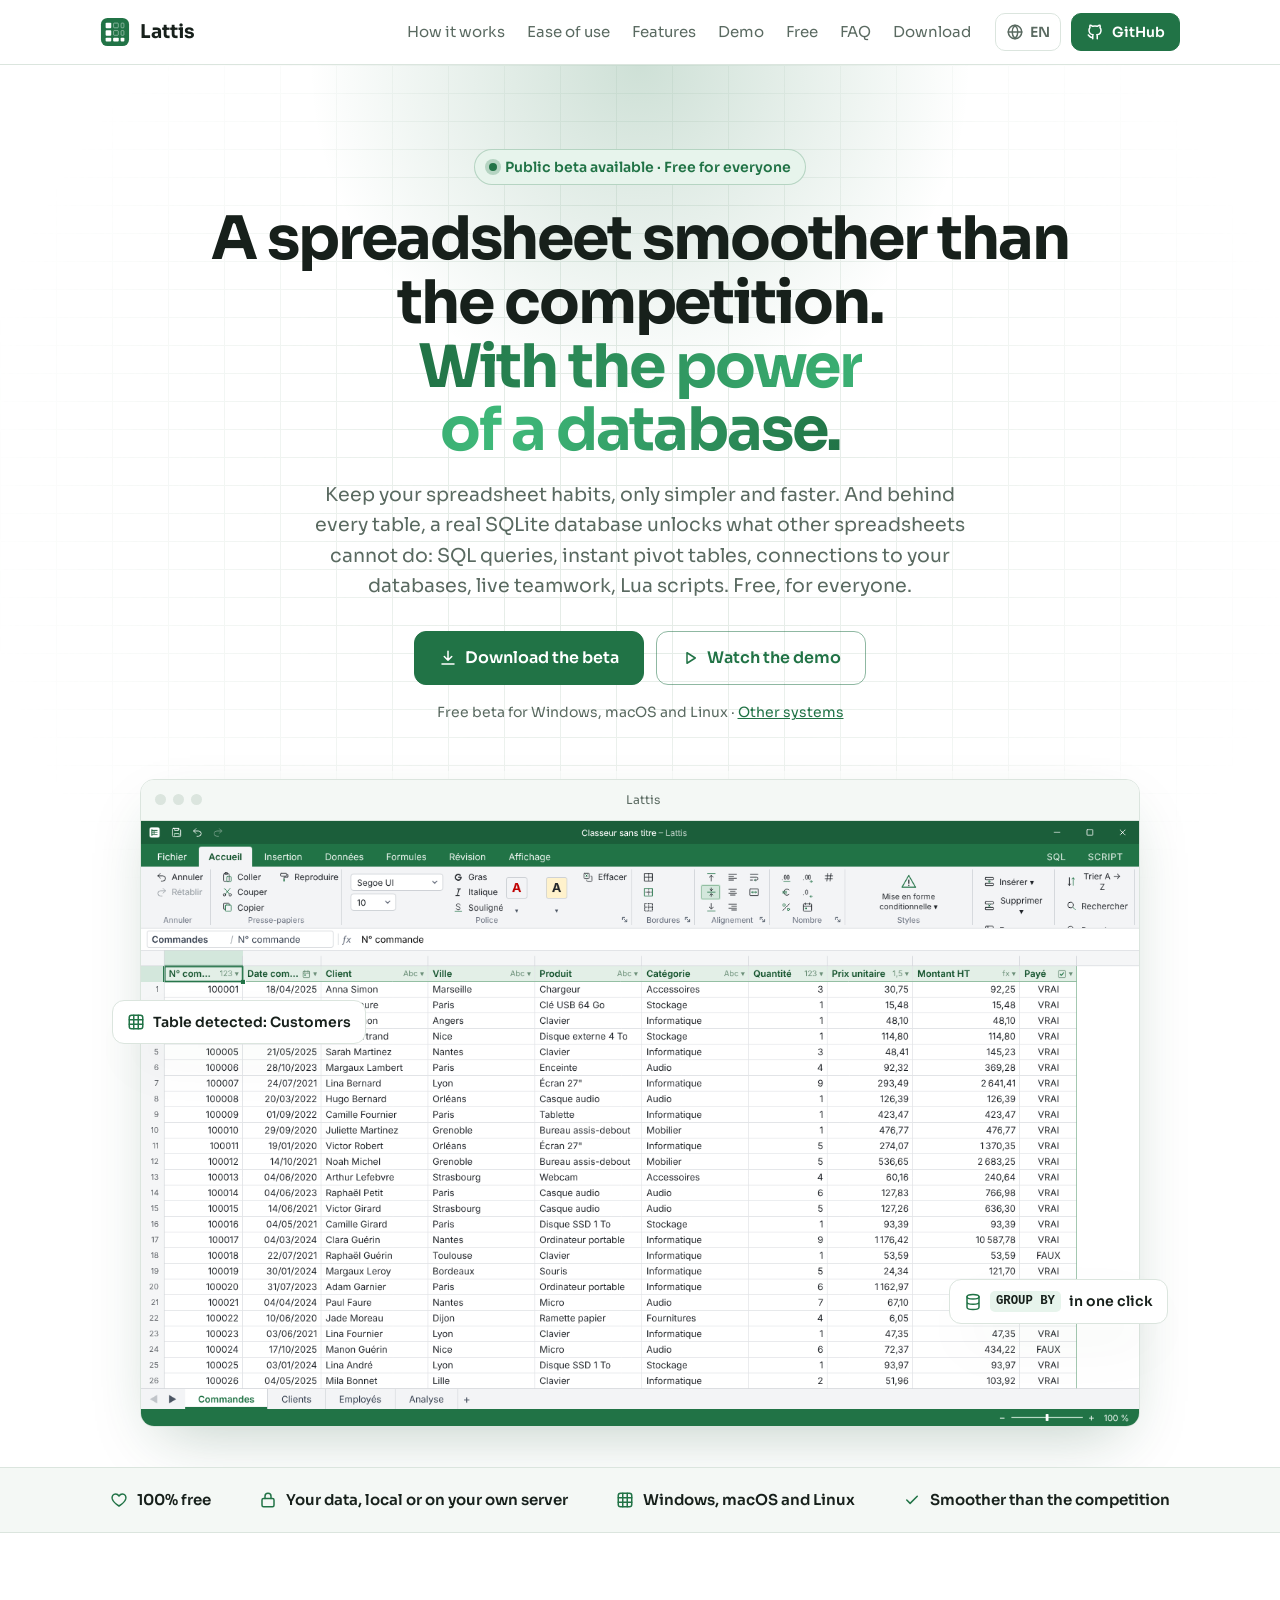
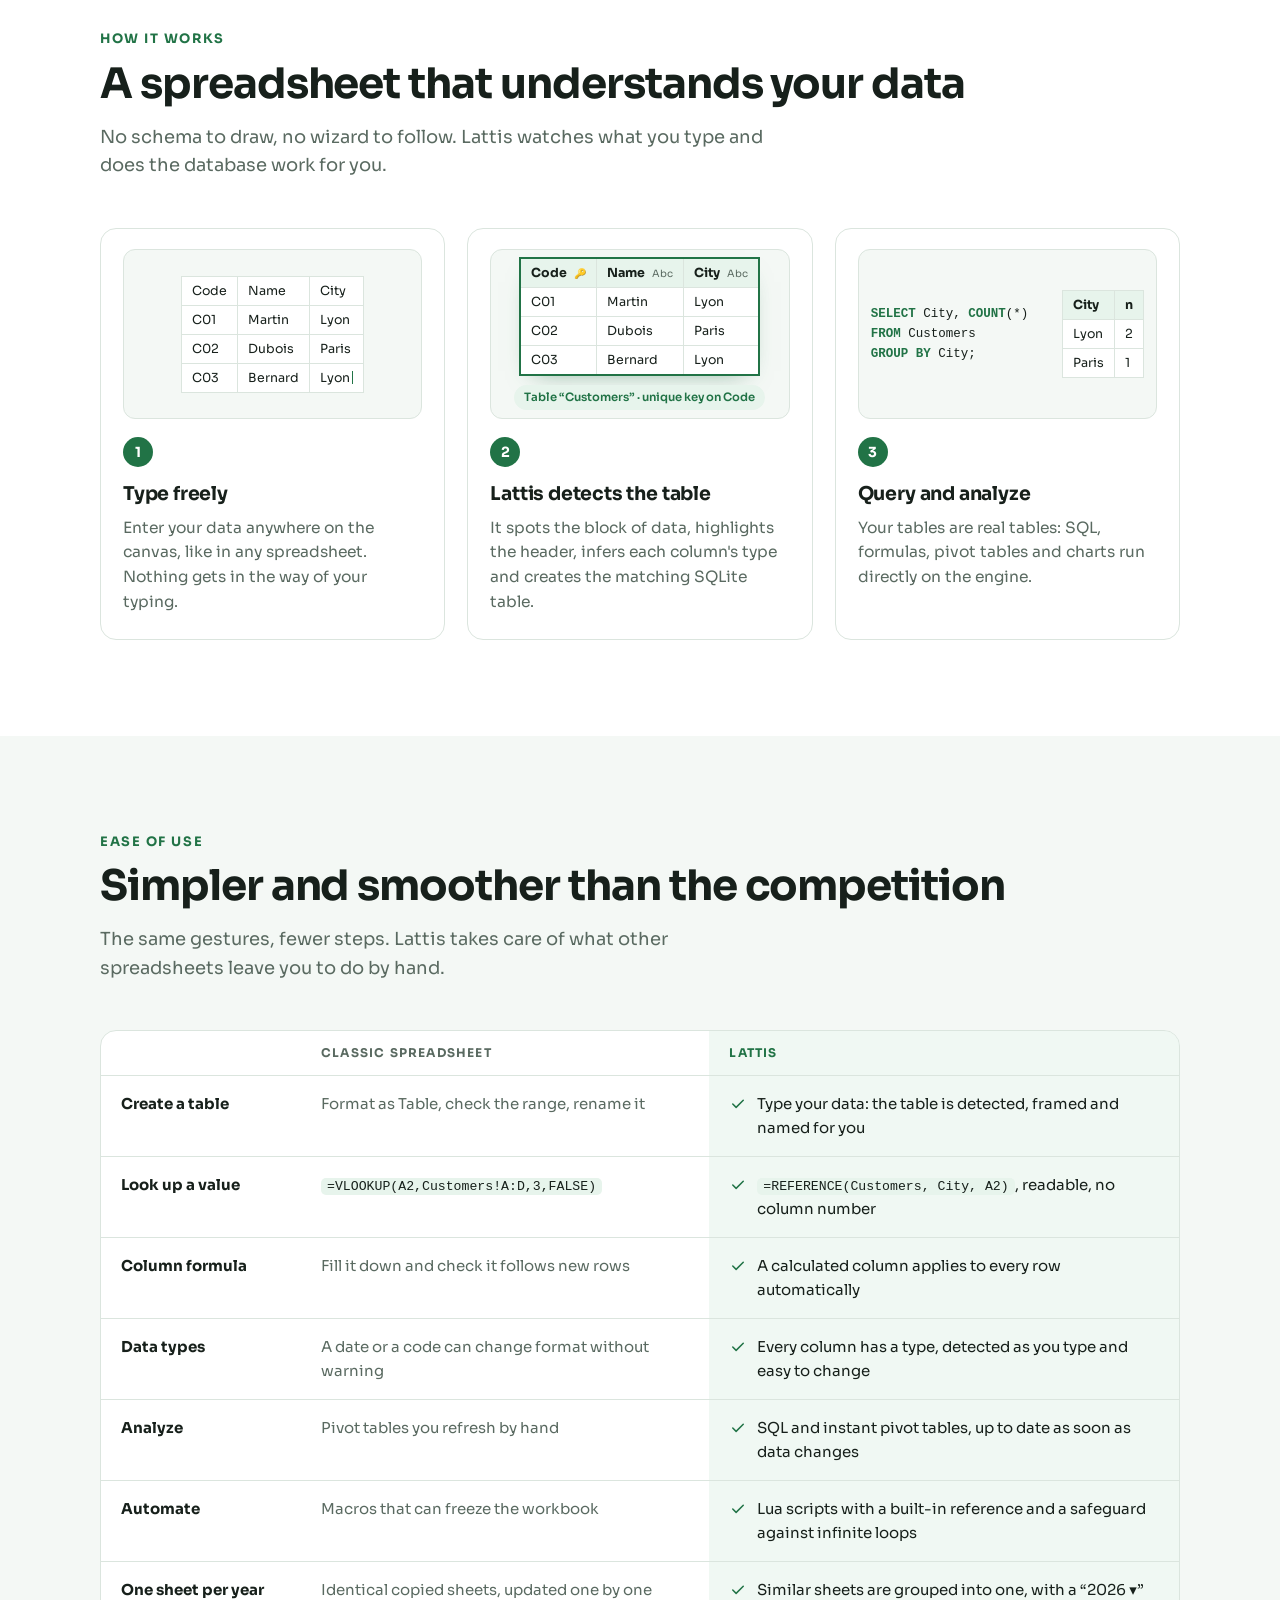
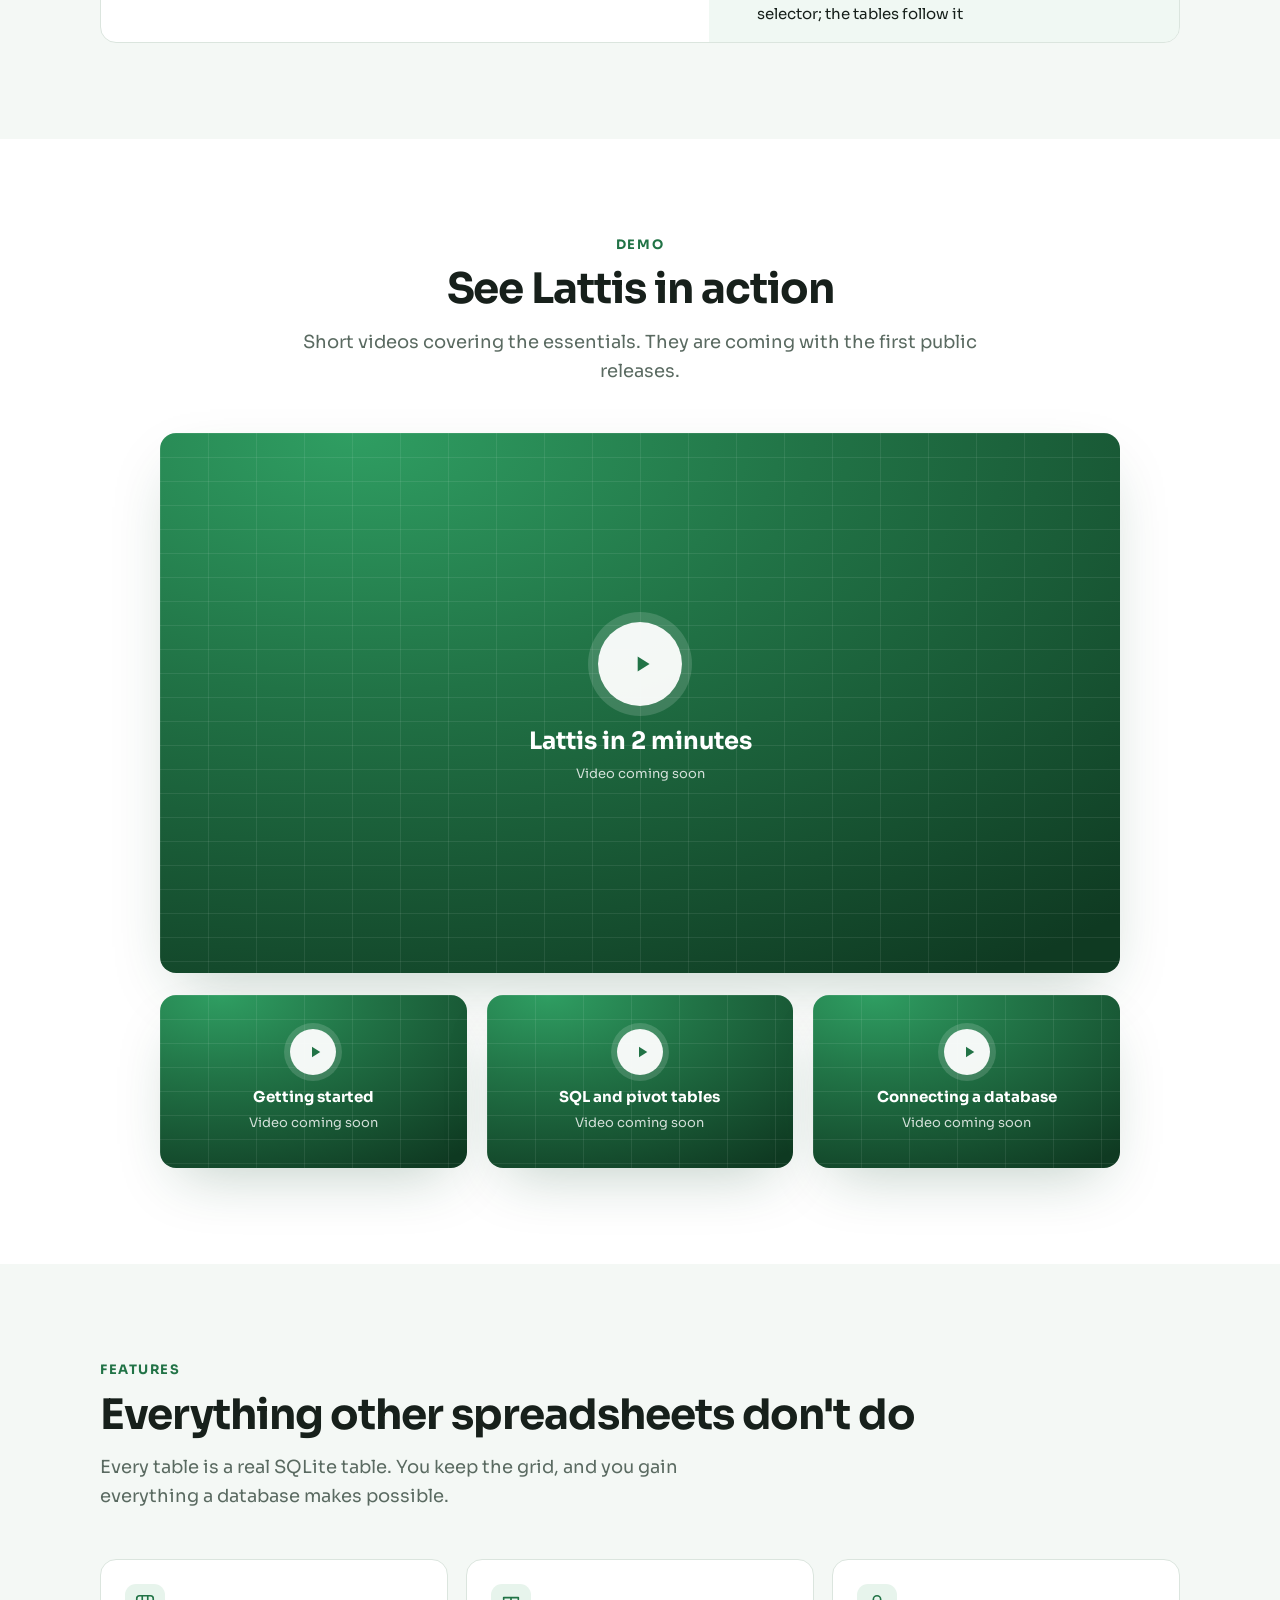
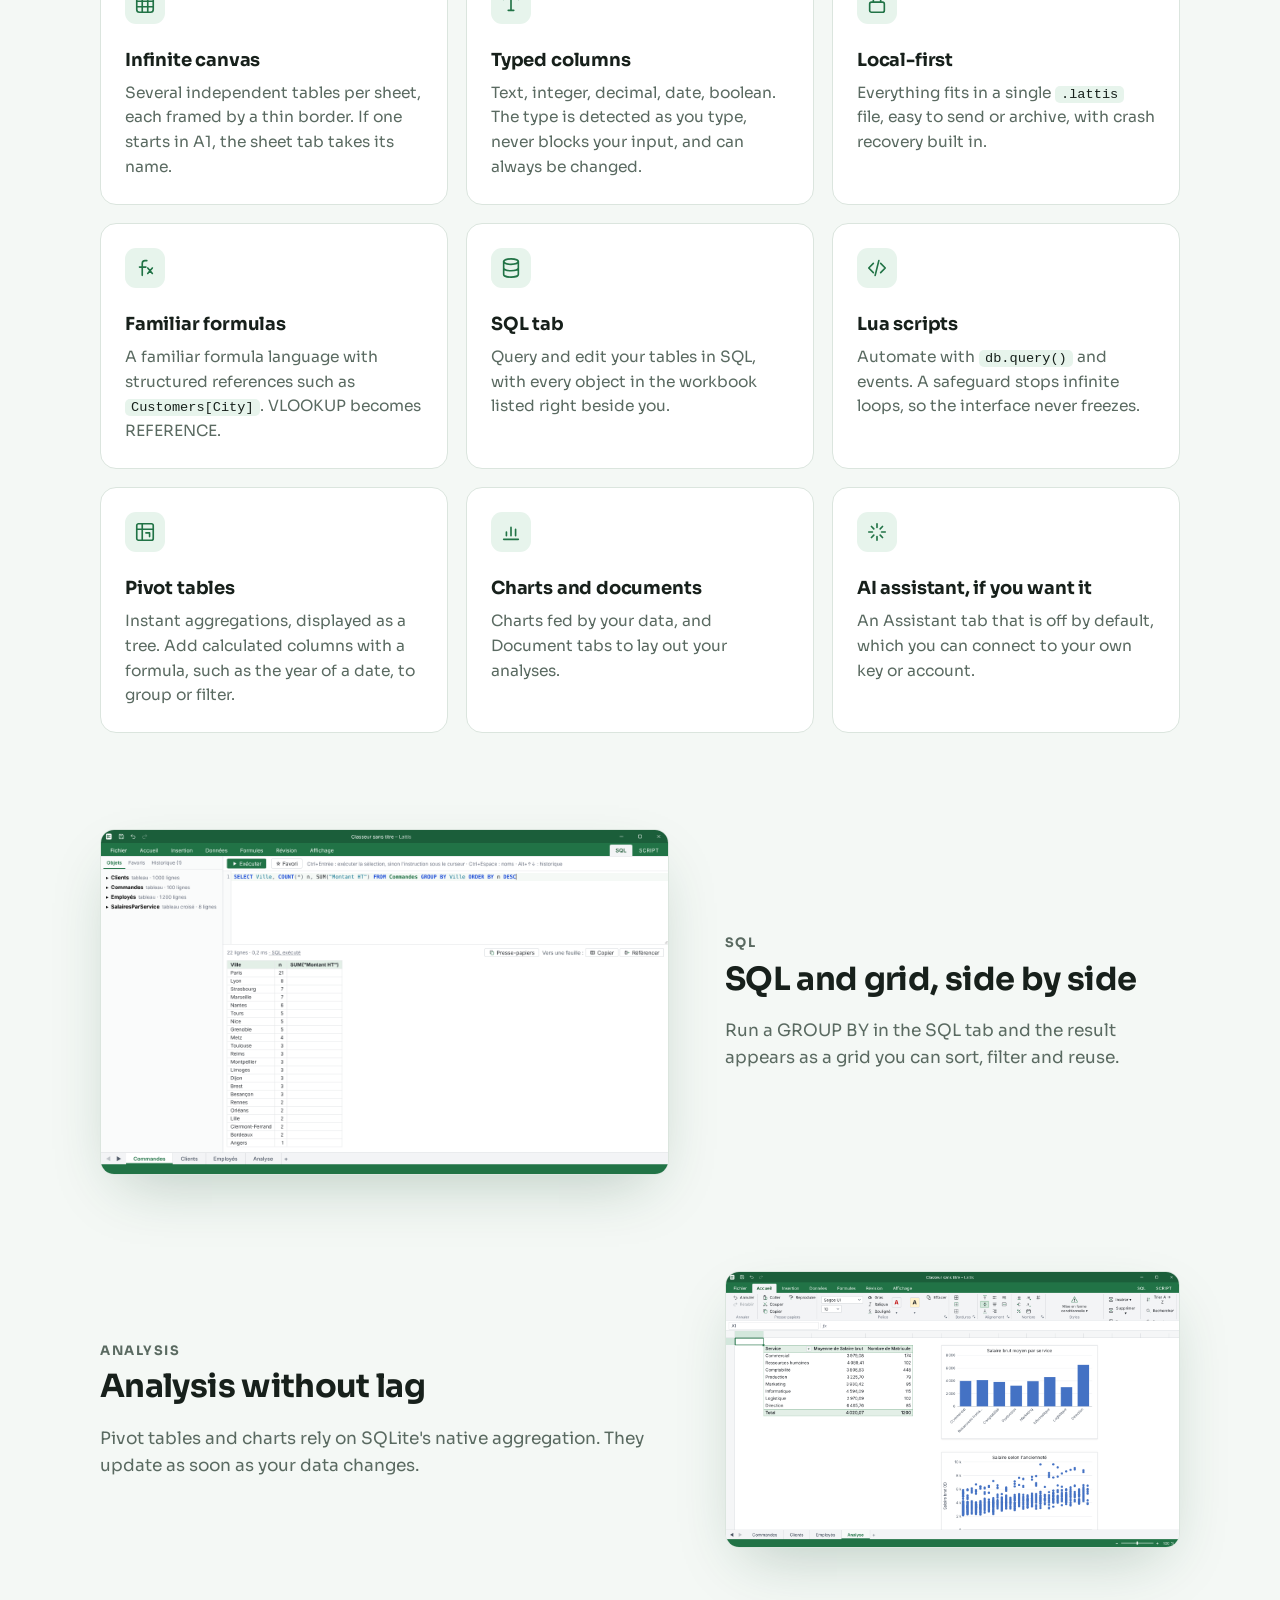
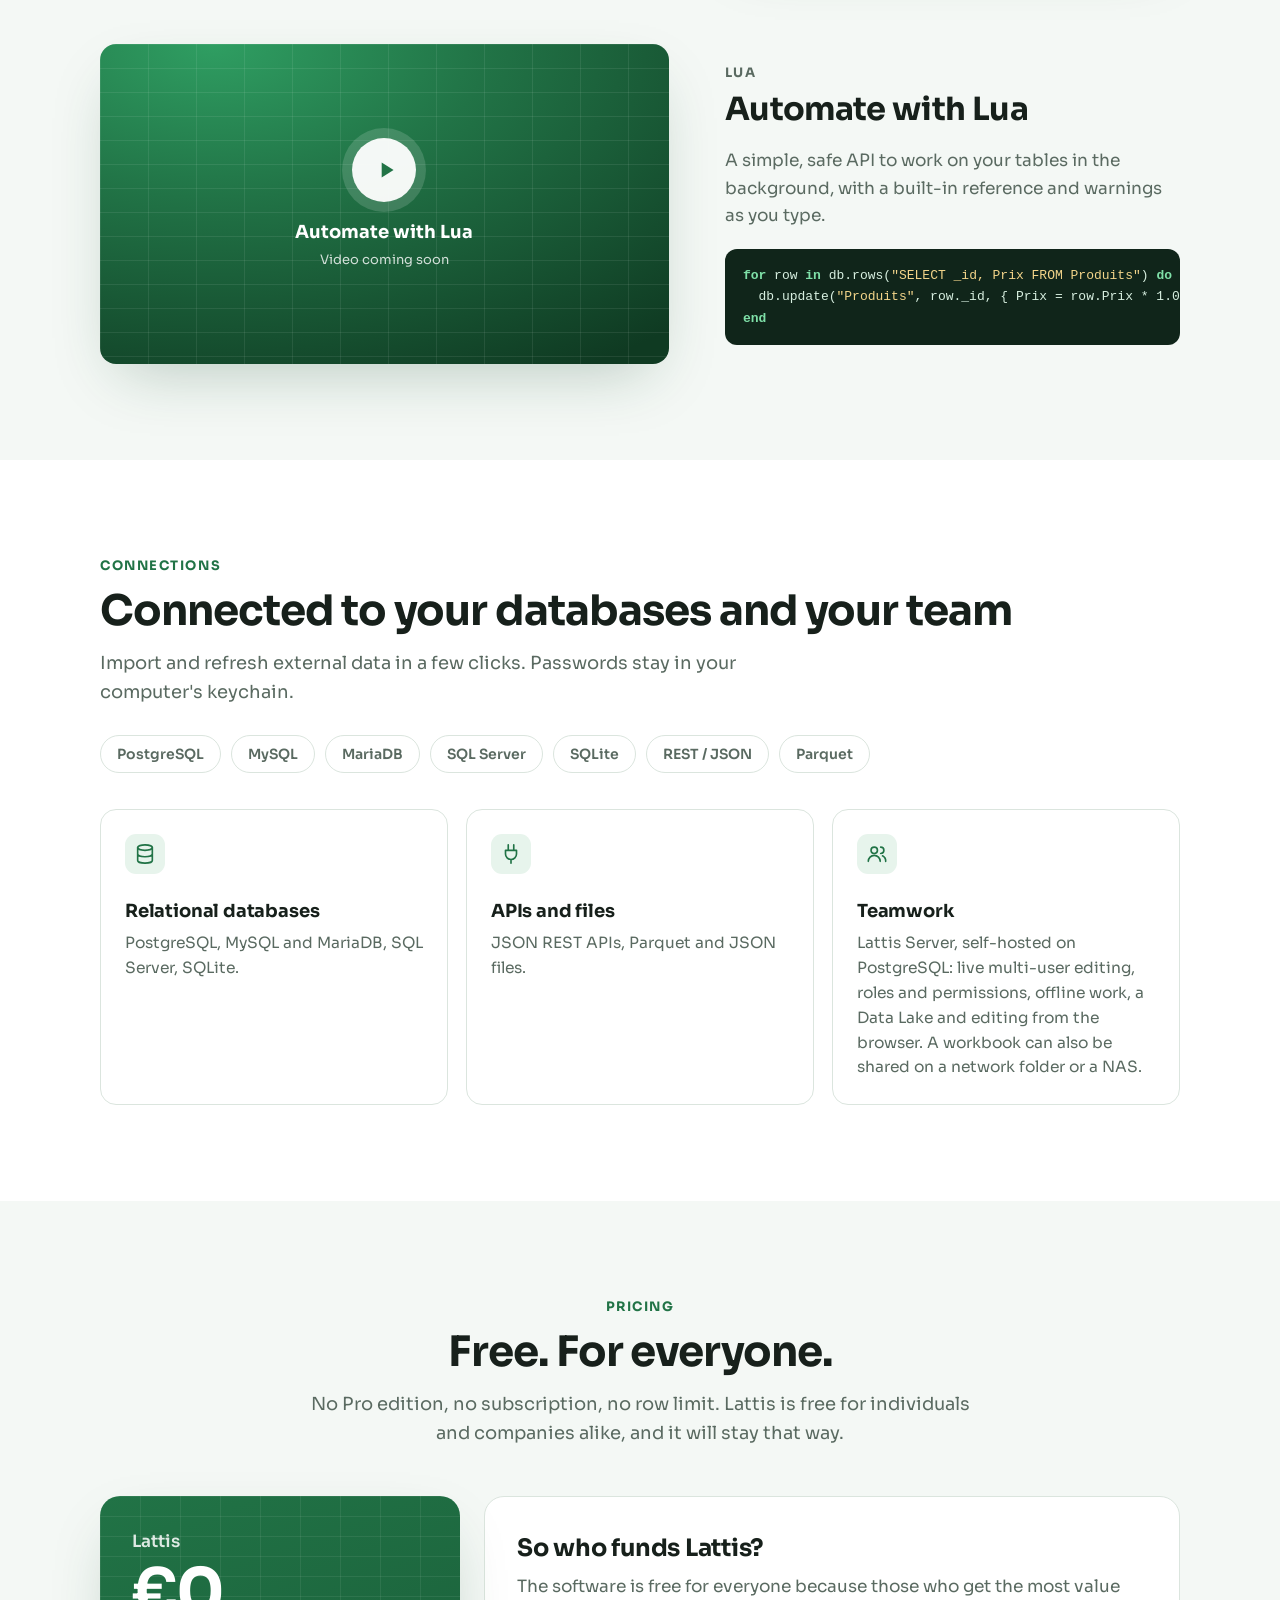
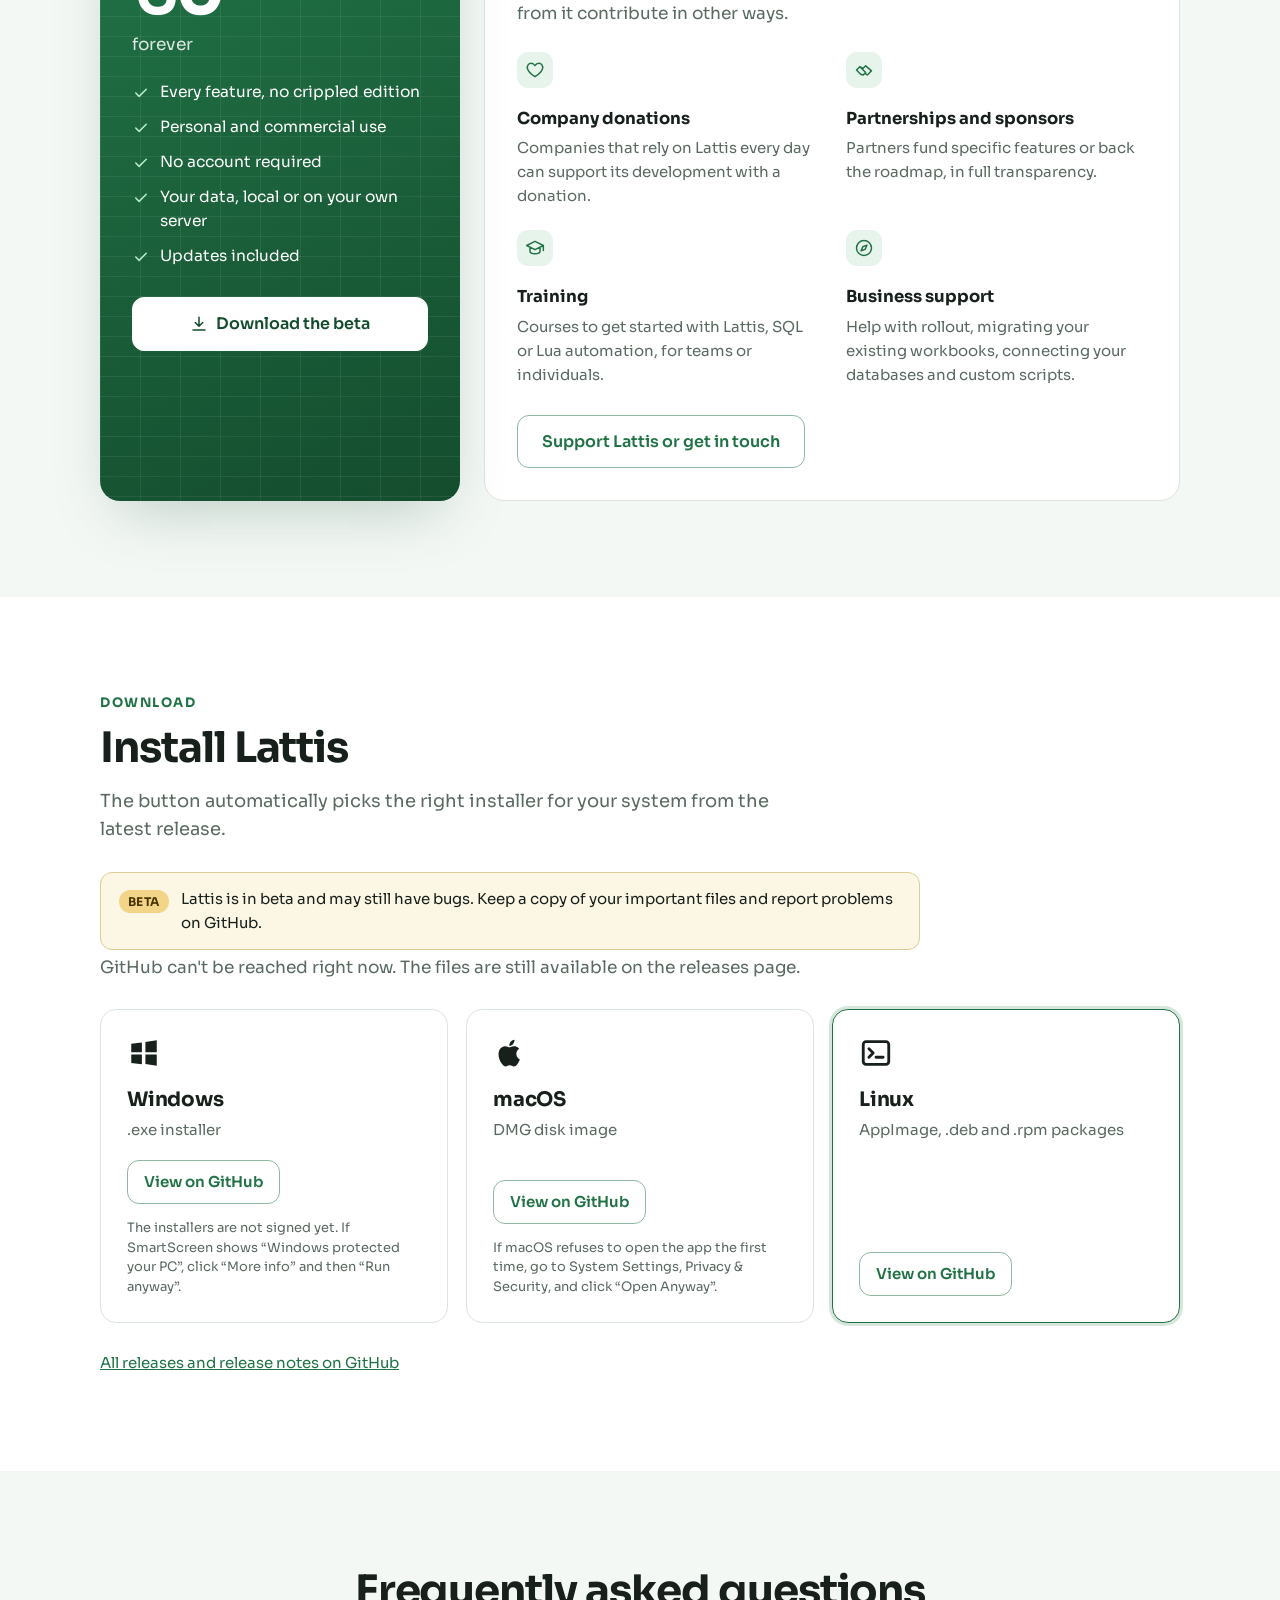
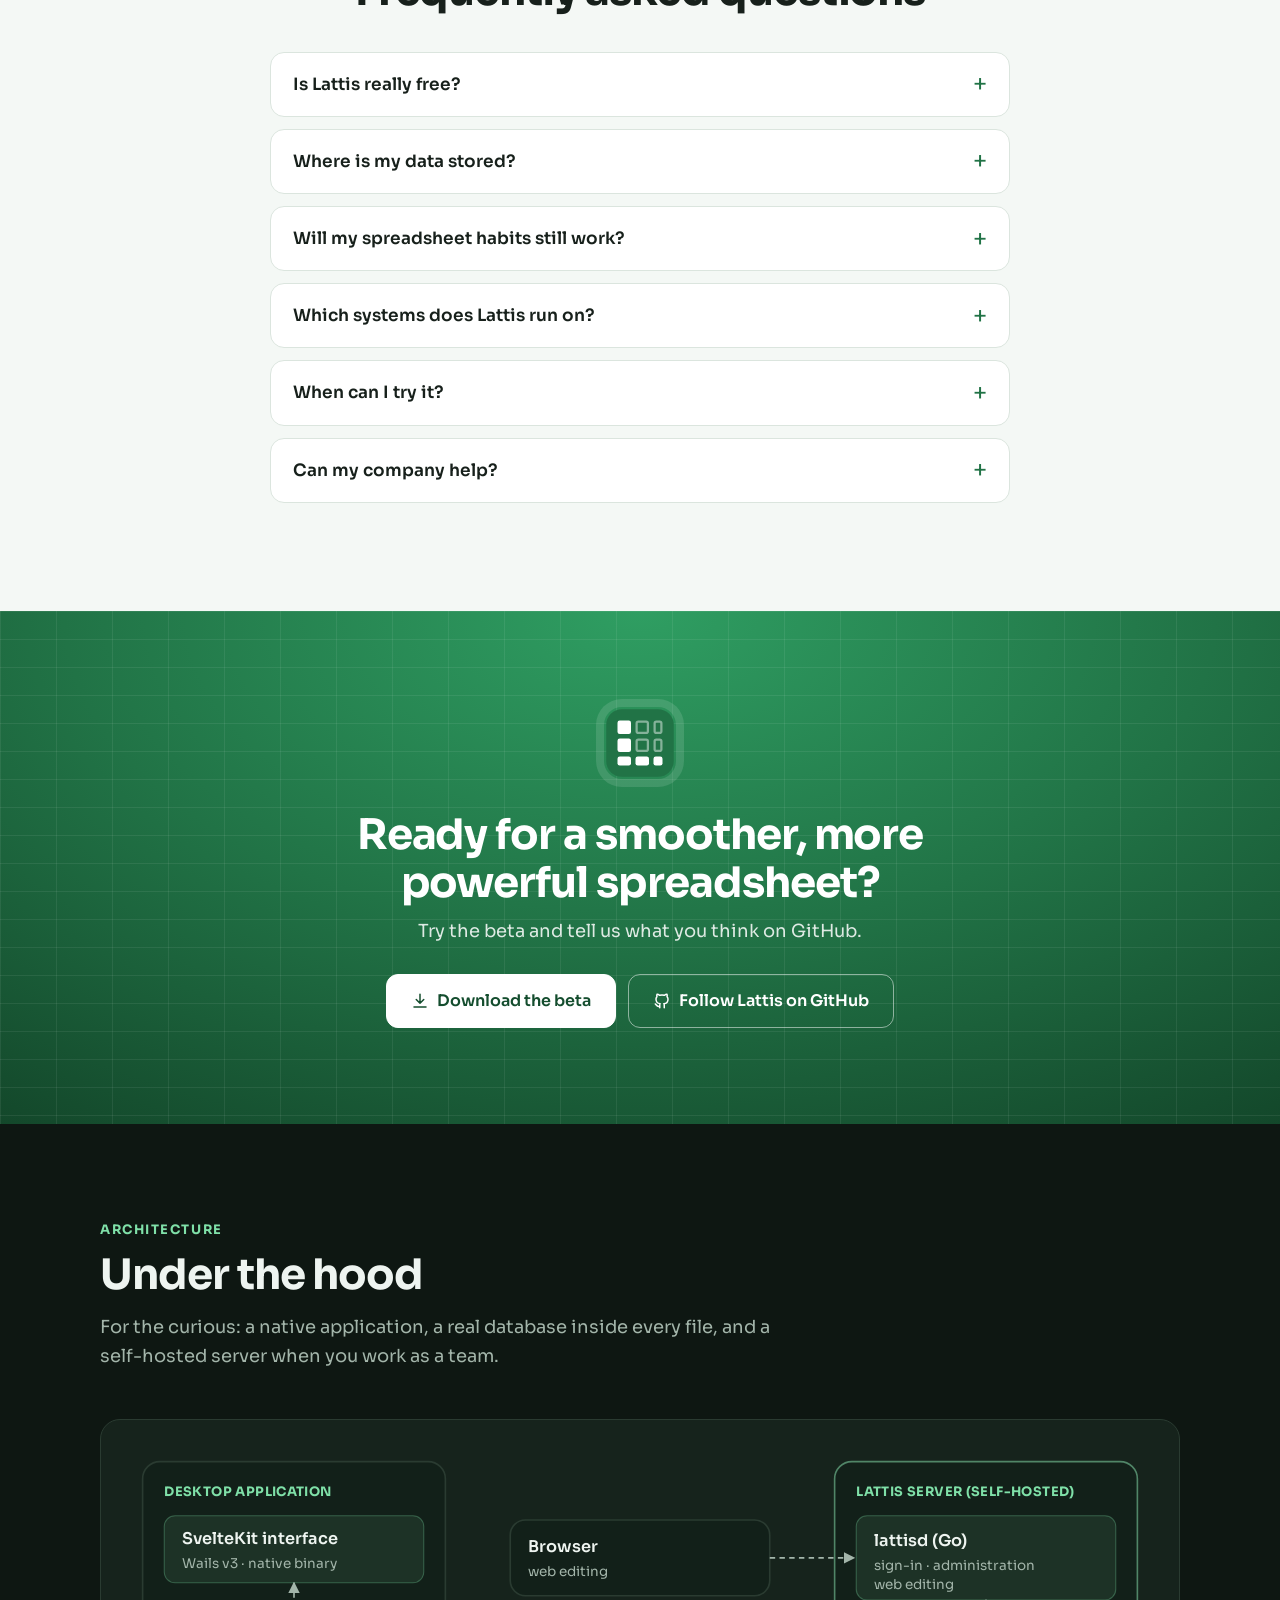
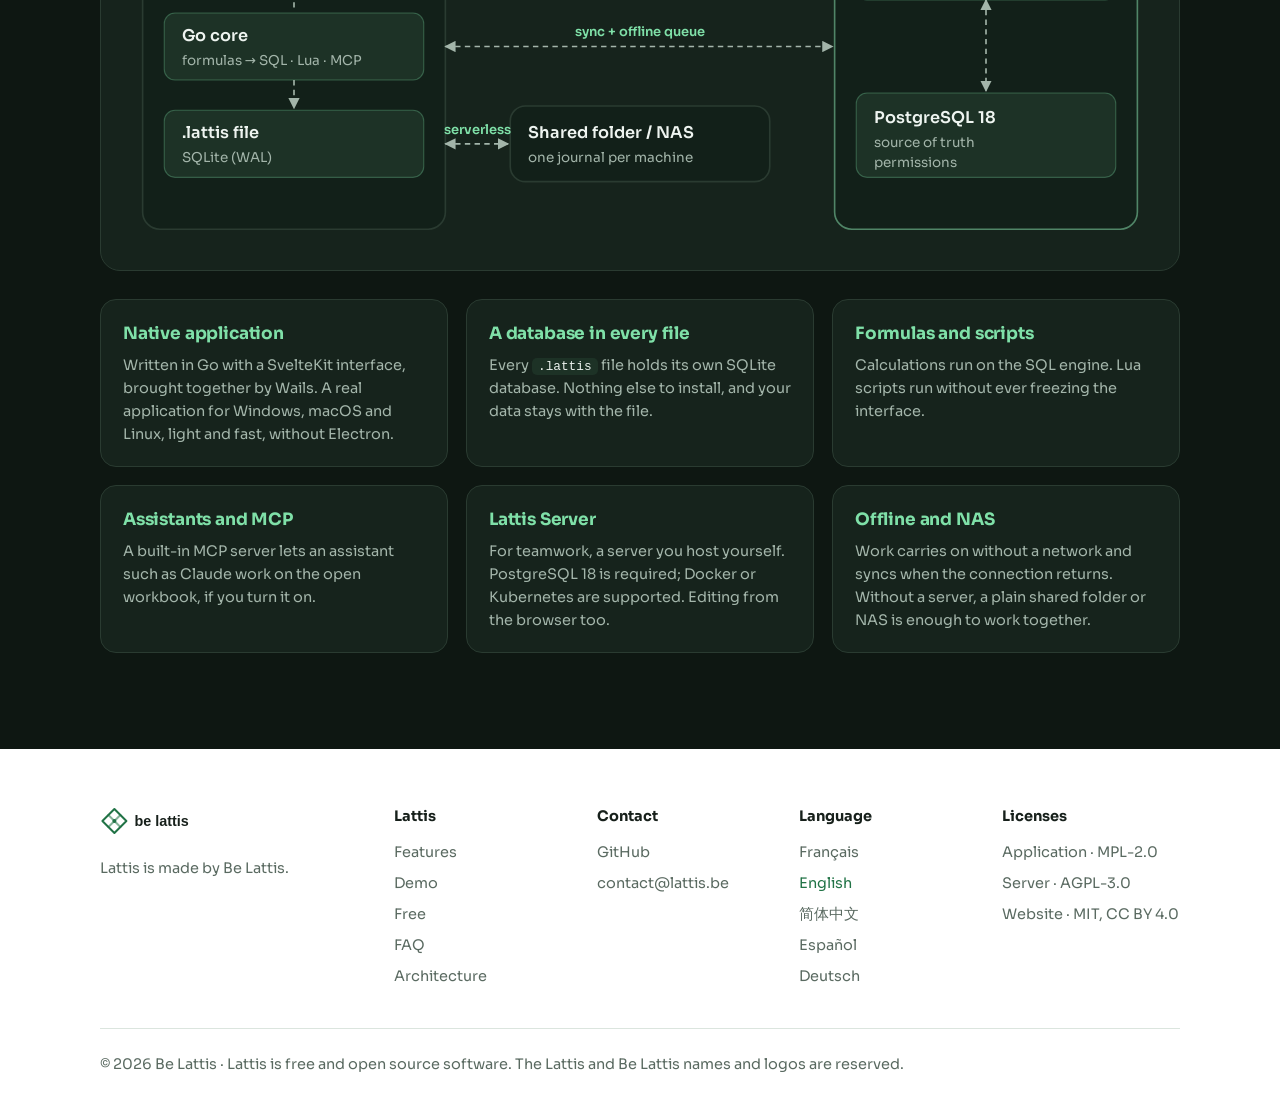
==== index.html @ d2c6cd2a "Aucun concurrent nommé ; colonnes calculées des TCD, onglets groupés ; schéma réorganisé Excel, Powe" ====
<!doctype html>
<html lang="fr">
<head>
<meta charset="utf-8">
<meta name="viewport" content="width=device-width,initial-scale=1">
<title>Lattis, le tableur gratuit et fluide, avec la puissance d'une base de données</title>
<meta name="description" content="Lattis est un tableur de bureau gratuit, plus fluide que la concurrence, qui ajoute tout ce qu'une base de données sait faire : SQL, tableaux croisés instantanés, connexions à vos bases, travail à plusieurs et scripts Lua.">
<link rel="canonical" href="https://www.lattis.be/">
<link rel="alternate" hreflang="fr" href="https://www.lattis.be/">
<link rel="alternate" hreflang="en" href="https://www.lattis.be/en/">
<link rel="alternate" hreflang="zh" href="https://www.lattis.be/zh/">
<link rel="alternate" hreflang="es" href="https://www.lattis.be/es/">
<link rel="alternate" hreflang="de" href="https://www.lattis.be/de/">
<link rel="alternate" hreflang="x-default" href="https://www.lattis.be/">
<meta property="og:title" content="Lattis, le tableur gratuit et fluide, avec la puissance d'une base de données">
<meta property="og:description" content="Lattis est un tableur de bureau gratuit, plus fluide que la concurrence, qui ajoute tout ce qu'une base de données sait faire : SQL, tableaux croisés instantanés, connexions à vos bases, travail à plusieurs et scripts Lua.">
<meta property="og:image" content="https://www.lattis.be/assets/11-demo-ouverture.png">
<meta property="og:locale" content="fr_FR">
<meta name="theme-color" content="#217346">
<link rel="icon" type="image/svg+xml" href="favicon.svg">
<link rel="preconnect" href="https://fonts.googleapis.com"><link rel="preconnect" href="https://fonts.gstatic.com" crossorigin>
<link rel="stylesheet" href="https://fonts.googleapis.com/css2?family=Sora:wght@400;500;600;700&display=swap">
<link rel="stylesheet" href="style.css">
<script>(function(){try{var s=localStorage.getItem('lattis-lang');if(s)return;var n=(navigator.language||'').slice(0,2).toLowerCase();if(['en','zh','es','de'].indexOf(n)>=0)location.replace(n+'/'+location.hash)}catch(e){}})();</script>
</head>
<body>
<svg width="0" height="0" style="position:absolute" aria-hidden="true">
<symbol id="i-grid" viewBox="0 0 24 24"><rect x="3" y="3" width="18" height="18" rx="3"/><path d="M3 9h18M3 15h18M9 3v18M15 3v18"/></symbol>
<symbol id="i-type" viewBox="0 0 24 24"><path d="M4 7V5h16v2M9 19h6M12 5v14"/></symbol>
<symbol id="i-lock" viewBox="0 0 24 24"><rect x="4" y="10" width="16" height="11" rx="2"/><path d="M8 10V7a4 4 0 0 1 8 0v3"/></symbol>
<symbol id="i-fx" viewBox="0 0 24 24"><path d="M14 4h-2a3 3 0 0 0-3 3v13M6 11h7M15 12l5 6M20 12l-5 6"/></symbol>
<symbol id="i-db" viewBox="0 0 24 24"><ellipse cx="12" cy="5" rx="8" ry="3"/><path d="M4 5v14c0 1.7 3.6 3 8 3s8-1.3 8-3V5M4 12c0 1.7 3.6 3 8 3s8-1.3 8-3"/></symbol>
<symbol id="i-code" viewBox="0 0 24 24"><path d="m8 7-5 5 5 5M16 7l5 5-5 5M14 4l-4 16"/></symbol>
<symbol id="i-pivot" viewBox="0 0 24 24"><rect x="3" y="3" width="18" height="18" rx="2"/><path d="M3 9h18M9 3v18M13 13h4v4"/></symbol>
<symbol id="i-chart" viewBox="0 0 24 24"><path d="M4 20h16M7 16v-4M12 16V7M17 16v-7"/></symbol>
<symbol id="i-spark" viewBox="0 0 24 24"><path d="M12 3v4M12 17v4M3 12h4M17 12h4M6 6l2.5 2.5M15.5 15.5 18 18M6 18l2.5-2.5M15.5 8.5 18 6"/></symbol>
<symbol id="i-plug" viewBox="0 0 24 24"><path d="M9 2v6M15 2v6M6 8h12v4a6 6 0 0 1-12 0zM12 18v4"/></symbol>
<symbol id="i-cloud" viewBox="0 0 24 24"><path d="M7 18a5 5 0 1 1 1-9.9A6 6 0 0 1 19.5 10 4 4 0 0 1 18 18z"/></symbol>
<symbol id="i-users" viewBox="0 0 24 24"><circle cx="9" cy="8" r="3.5"/><path d="M2.5 20a6.5 6.5 0 0 1 13 0M16 4.5a3.5 3.5 0 0 1 0 7M18 14a6.5 6.5 0 0 1 3.5 6"/></symbol>
<symbol id="i-heart" viewBox="0 0 24 24"><path d="M12 20s-7.5-4.6-9-9.5C2 6.9 4.3 4 7.5 4c2 0 3.5 1.2 4.5 2.7C13 5.2 14.5 4 16.5 4 19.7 4 22 6.9 21 10.5 19.5 15.4 12 20 12 20z"/></symbol>
<symbol id="i-hand" viewBox="0 0 24 24"><path d="M3 12l4-4 4 2 3-3 7 6-5 5-3-2-2 2-3-1zM7 8l7 7"/></symbol>
<symbol id="i-cap" viewBox="0 0 24 24"><path d="M2 9l10-5 10 5-10 5zM6 11v5c0 1.7 2.7 3 6 3s6-1.3 6-3v-5M22 9v6"/></symbol>
<symbol id="i-compass" viewBox="0 0 24 24"><circle cx="12" cy="12" r="9"/><path d="m15.5 8.5-2 5-5 2 2-5z"/></symbol>
<symbol id="i-check" viewBox="0 0 24 24"><path d="m5 12 4.5 4.5L19 7"/></symbol>
<symbol id="i-play" viewBox="0 0 24 24"><path d="M8 5v14l11-7z"/></symbol>
<symbol id="i-down" viewBox="0 0 24 24"><path d="M12 3v12M7 10l5 5 5-5M4 20h16"/></symbol>
<symbol id="i-win" viewBox="0 0 24 24"><path d="M3 5.5 10.5 4.5v7H3zM13 4.2 21 3v8.5h-8zM3 13h7.5v7L3 19zM13 13h8v8l-8-1.2z"/></symbol>
<symbol id="i-apple" viewBox="0 0 24 24"><path d="M16.5 12.6c0-2.4 2-3.5 2-3.6-1.1-1.6-2.8-1.8-3.4-1.8-1.4-.2-2.8.8-3.5.8s-1.8-.8-3-.8C7 7.2 5.5 8.1 4.7 9.6c-1.7 2.9-.4 7.2 1.2 9.5.8 1.1 1.7 2.4 2.9 2.4 1.2 0 1.6-.8 3-.8s1.8.8 3 .8c1.3 0 2.1-1.2 2.8-2.3.9-1.3 1.3-2.6 1.3-2.7 0 0-2.4-.9-2.4-3.9zM14.2 5.6c.6-.8 1.1-1.9 1-3-.9 0-2.1.6-2.7 1.4-.6.7-1.1 1.8-1 2.9 1 .1 2.1-.5 2.7-1.3z"/></symbol>
<symbol id="i-linux" viewBox="0 0 24 24"><rect x="3" y="4" width="18" height="16" rx="2"/><path d="m7 9 3 3-3 3M12 15h5"/></symbol>
<symbol id="i-globe" viewBox="0 0 24 24"><circle cx="12" cy="12" r="9"/><path d="M3 12h18M12 3c2.5 2.5 3.8 5.5 3.8 9s-1.3 6.5-3.8 9c-2.5-2.5-3.8-5.5-3.8-9S9.5 5.5 12 3z"/></symbol>
<symbol id="i-gh" viewBox="0 0 24 24"><path d="M9 19c-4.3 1.4-4.3-2.5-6-3m12 5v-3.5c0-1 .1-1.4-.5-2 2.8-.3 5.5-1.4 5.5-6a4.6 4.6 0 0 0-1.3-3.2 4.2 4.2 0 0 0-.1-3.2s-1.1-.3-3.5 1.3a12.3 12.3 0 0 0-6.2 0C6.5 2.8 5.4 3.1 5.4 3.1a4.2 4.2 0 0 0-.1 3.2A4.6 4.6 0 0 0 4 9.5c0 4.6 2.7 5.7 5.5 6-.6.6-.6 1.2-.5 2V21"/></symbol>
</svg>

<header class="top"><div class="w">
<a class="brand" href=""><img src="assets/lattis-icone.svg" alt="" width="30" height="30">Lattis</a>
<nav class="nav">
<a href="#comment">Principe</a><a href="#ergonomie">Ergonomie</a><a href="#fonctions">Fonctions</a><a href="#demo">Démo</a><a href="#gratuit">Gratuit</a><a href="#faq">FAQ</a><a href="#telecharger">Télécharger</a>
</nav>
<div class="tools">
<details class="lang"><summary aria-label="Langue"><svg class="ico"><use href="#i-globe"/></svg><span>FR</span></summary>
<div class="menu"><a href="" hreflang="fr" lang="fr" data-lang="fr" aria-current="true">Français</a><a href="en/" hreflang="en" lang="en" data-lang="en">English</a><a href="zh/" hreflang="zh" lang="zh" data-lang="zh">简体中文</a><a href="es/" hreflang="es" lang="es" data-lang="es">Español</a><a href="de/" hreflang="de" lang="de" data-lang="de">Deutsch</a></div></details>
<a class="btn sm" href="https://github.com/Be-Lattis/lattis-app"><svg class="ico"><use href="#i-gh"/></svg><span>GitHub</span></a>
</div>
</div></header>

<main>
<section class="hero">
<div class="bg-grid" aria-hidden="true"></div>
<div class="w">
<span class="badge"><span class="dot"></span>Bêta publique disponible · Gratuit pour tous</span>
<h1>Un tableur plus fluide que la concurrence.<br><span class="accent">Avec la puissance<br class="hbr">d'une base de données.</span></h1>
<p class="sub">Vous gardez vos réflexes de tableur, en plus simple et plus rapide. Et derrière chaque tableau, une vraie base SQLite vous ouvre ce que les autres tableurs ne savent pas faire : requêtes SQL, tableaux croisés instantanés, connexions à vos bases, travail à plusieurs en direct, scripts Lua. Gratuit, pour tout le monde.</p>
<div class="ctas">
<a class="btn" id="dl-hero" href="#telecharger"><svg class="ico"><use href="#i-down"/></svg><span>Télécharger la bêta</span></a>
<a class="btn ghost" href="#demo"><svg class="ico"><use href="#i-play"/></svg>Voir la démo</a>
</div>
<p class="dlnote" id="dl-note">Bêta gratuite pour Windows, macOS et Linux · <a href="#telecharger">Autres systèmes</a></p>
<div class="stage">
<div class="window">
<div class="bar"><i></i><i></i><i></i><span>Lattis</span></div>
<img src="assets/11-demo-ouverture.png" alt="Capture de Lattis : plusieurs tableaux sur une même feuille" width="1440" height="860">
</div>
<div class="chip c1"><svg class="ico"><use href="#i-grid"/></svg>Tableau détecté : Clients</div>
<div class="chip c2"><svg class="ico"><use href="#i-db"/></svg><code>GROUP BY</code> en un clic</div>
</div>
</div>
</section>

<div class="strip"><div class="w">
<span><svg class="ico"><use href="#i-heart"/></svg>100 % gratuit</span>
<span><svg class="ico"><use href="#i-lock"/></svg>Vos données en local ou sur votre serveur</span>
<span><svg class="ico"><use href="#i-grid"/></svg>Windows, macOS et Linux</span>
<span><svg class="ico"><use href="#i-check"/></svg>Plus fluide que la concurrence</span>
</div></div>

<section id="comment"><div class="w">
<p class="kicker">Comment ça marche</p>
<h2>Un tableur qui comprend vos données</h2>
<p class="lead">Pas de schéma à dessiner, pas d'assistant à suivre. Lattis observe ce que vous tapez et fait le travail de la base de données à votre place.</p>
<div class="steps">
<div class="step">
<div class="ill">
<table class="mini"><tr><td>Code</td><td>Nom</td><td>Ville</td></tr><tr><td>C01</td><td>Martin</td><td>Lyon</td></tr><tr><td>C02</td><td>Dubois</td><td>Paris</td></tr><tr><td>C03</td><td>Bernard</td><td>Lyon<span class="caret"></span></td></tr></table>
</div>
<span class="num">1</span><h3>Saisissez librement</h3><p>Tapez vos données n'importe où sur le canevas, comme dans n'importe quel tableur. Rien ne bloque la saisie.</p>
</div>
<div class="step">
<div class="ill">
<table class="mini on"><tr><th>Code <small>🔑</small></th><th>Nom <small>Abc</small></th><th>Ville <small>Abc</small></th></tr><tr><td>C01</td><td>Martin</td><td>Lyon</td></tr><tr><td>C02</td><td>Dubois</td><td>Paris</td></tr><tr><td>C03</td><td>Bernard</td><td>Lyon</td></tr></table>
<span class="tag">Table « Clients » · clé unique sur Code</span>
</div>
<span class="num">2</span><h3>Lattis détecte le tableau</h3><p>Il repère l'îlot de données, met l'en-tête en valeur, devine le type de chaque colonne et crée la table SQLite correspondante.</p>
</div>
<div class="step">
<div class="ill code">
<pre><b>SELECT</b> Ville, <b>COUNT</b>(*)
<b>FROM</b> Clients
<b>GROUP BY</b> Ville;</pre>
<table class="mini res"><tr><th>Ville</th><th>n</th></tr><tr><td>Lyon</td><td>2</td></tr><tr><td>Paris</td><td>1</td></tr></table>
</div>
<span class="num">3</span><h3>Interrogez, analysez</h3><p>Vos tableaux sont de vraies tables : SQL, formules, tableaux croisés et graphiques s'appuient directement sur le moteur.</p>
</div>
</div>
</div></section>

<section class="alt" id="ergonomie"><div class="w">
<p class="kicker">Ergonomie</p>
<h2>Plus simple et plus fluide que la concurrence</h2>
<p class="lead">Les mêmes gestes, moins de manipulations. Lattis s'occupe de ce que les autres tableurs vous laissent faire à la main.</p>
<div class="ergo">
<div class="erow head"><span></span><span class="ex">Tableur classique</span><span class="el">Lattis</span></div>
<div class="erow"><span class="ek">Créer un tableau</span><span class="ex" data-l="Tableur classique">Mettre sous forme de tableau, vérifier la plage, le renommer</span><span class="el"><svg class="ico"><use href="#i-check"/></svg><span>Tapez vos données : le tableau est détecté, encadré et nommé tout seul</span></span></div>
<div class="erow"><span class="ek">Chercher une valeur</span><span class="ex" data-l="Tableur classique"><code>=RECHERCHEV(A2;Clients!A:D;3;FAUX)</code></span><span class="el"><svg class="ico"><use href="#i-check"/></svg><span><code>=REFERENCE(Clients; Ville; A2)</code>, lisible et sans numéro de colonne</span></span></div>
<div class="erow"><span class="ek">Formule de colonne</span><span class="ex" data-l="Tableur classique">La recopier vers le bas et vérifier qu'elle suit les nouvelles lignes</span><span class="el"><svg class="ico"><use href="#i-check"/></svg><span>Une colonne calculée s'applique d'office à toutes les lignes</span></span></div>
<div class="erow"><span class="ek">Types de données</span><span class="ex" data-l="Tableur classique">Une date ou un code peut changer de format sans prévenir</span><span class="el"><svg class="ico"><use href="#i-check"/></svg><span>Chaque colonne a un type, détecté pendant la saisie et modifiable</span></span></div>
<div class="erow"><span class="ek">Analyser</span><span class="ex" data-l="Tableur classique">Des tableaux croisés à actualiser à la main</span><span class="el"><svg class="ico"><use href="#i-check"/></svg><span>SQL et tableaux croisés instantanés, à jour dès que les données changent</span></span></div>
<div class="erow"><span class="ek">Automatiser</span><span class="ex" data-l="Tableur classique">Des macros qui peuvent figer le classeur</span><span class="el"><svg class="ico"><use href="#i-check"/></svg><span>Des scripts Lua avec une référence intégrée et un garde-fou contre les boucles infinies</span></span></div>
<div class="erow"><span class="ek">Un onglet par année</span><span class="ex" data-l="Tableur classique">Des onglets copiés à l'identique, à tenir à jour un par un</span><span class="el"><svg class="ico"><use href="#i-check"/></svg><span>Les onglets semblables se regroupent en un seul, avec un sélecteur « 2026 ▾ » ; les tableaux suivent</span></span></div>
</div>
</div></section>

<section id="demo"><div class="w">
<p class="kicker">Démo</p>
<h2>Voyez Lattis en action</h2>
<p class="lead">De courtes vidéos pour découvrir l'essentiel. Elles arrivent avec les premières versions publiques.</p>
<div class="video main" role="img" aria-label="Lattis en 2 minutes (Vidéo bientôt disponible)">
<div class="vgrid" aria-hidden="true"></div>
<span class="play"><svg><use href="#i-play"/></svg></span>
<strong>Lattis en 2 minutes</strong><em>Vidéo bientôt disponible</em>
</div>
<div class="vids">
<div class="video" role="img" aria-label="Premiers pas (Vidéo bientôt disponible)"><div class="vgrid" aria-hidden="true"></div><span class="play"><svg><use href="#i-play"/></svg></span><strong>Premiers pas</strong><em>Vidéo bientôt disponible</em></div>
<div class="video" role="img" aria-label="SQL et tableaux croisés (Vidéo bientôt disponible)"><div class="vgrid" aria-hidden="true"></div><span class="play"><svg><use href="#i-play"/></svg></span><strong>SQL et tableaux croisés</strong><em>Vidéo bientôt disponible</em></div>
<div class="video" role="img" aria-label="Connecter une base (Vidéo bientôt disponible)"><div class="vgrid" aria-hidden="true"></div><span class="play"><svg><use href="#i-play"/></svg></span><strong>Connecter une base</strong><em>Vidéo bientôt disponible</em></div>
</div>
</div></section>

<section class="alt" id="fonctions"><div class="w">
<p class="kicker">Fonctions</p>
<h2>Tout ce que les autres tableurs ne font pas</h2>
<p class="lead">Chaque tableau est une vraie table SQLite. Vous gardez la grille, et vous gagnez tout ce qu'une base de données rend possible.</p>
<div class="feats">
<div class="feat"><svg class="fi"><use href="#i-grid"/></svg><h3>Canevas infini</h3><p>Plusieurs tableaux indépendants par feuille. Une fine bordure encadre chacun d'eux ; s'il commence en A1, l'onglet prend son nom.</p></div>
<div class="feat"><svg class="fi"><use href="#i-type"/></svg><h3>Colonnes typées</h3><p>Texte, entier, décimal, date, booléen. Le type est détecté pendant la saisie sans jamais la bloquer, et reste modifiable.</p></div>
<div class="feat"><svg class="fi"><use href="#i-lock"/></svg><h3>Local-first</h3><p>Tout tient dans un fichier <code>.lattis</code>, facile à envoyer ou à archiver, avec récupération après un plantage.</p></div>
<div class="feat"><svg class="fi"><use href="#i-fx"/></svg><h3>Formules familières</h3><p>Un langage de formules familier, avec des références structurées comme <code>Clients[Ville]</code>. RECHERCHEV devient REFERENCE.</p></div>
<div class="feat"><svg class="fi"><use href="#i-db"/></svg><h3>Onglet SQL</h3><p>Interrogez et modifiez vos tableaux en SQL, avec la liste de tous les objets du classeur sous les yeux.</p></div>
<div class="feat"><svg class="fi"><use href="#i-code"/></svg><h3>Scripts Lua</h3><p>Automatisez avec <code>db.query()</code> et des évènements. Un garde-fou interrompt les boucles infinies : l'interface ne gèle jamais.</p></div>
<div class="feat"><svg class="fi"><use href="#i-pivot"/></svg><h3>Tableaux croisés dynamiques</h3><p>Des agrégations instantanées, présentées en arborescence. Ajoutez des colonnes calculées par formule, comme l'année d'une date, pour regrouper ou filtrer.</p></div>
<div class="feat"><svg class="fi"><use href="#i-chart"/></svg><h3>Graphiques et documents</h3><p>Des graphiques alimentés par vos données, et des onglets Document pour mettre en page vos analyses.</p></div>
<div class="feat"><svg class="fi"><use href="#i-spark"/></svg><h3>Assistant IA, si vous le voulez</h3><p>Un onglet Assistant désactivé par défaut, à brancher sur votre propre clé ou compte.</p></div>
</div>

<div class="show">
<div class="shot"><img src="assets/19-sql-resultat.png" alt="Onglet SQL de Lattis avec un résultat sous forme de grille" loading="lazy" width="1440" height="860"></div>
<div><p class="kicker">SQL</p><h3>SQL et grille, côte à côte</h3><p>Un GROUP BY dans l'onglet SQL, et le résultat s'affiche comme une grille que vous pouvez trier, filtrer et réutiliser.</p></div>
</div>
<div class="show rev">
<div class="shot"><img src="assets/15-analyse.png" alt="Tableau croisé dynamique et graphique dans Lattis" loading="lazy" width="1440" height="860"></div>
<div><p class="kicker">Analyse</p><h3>Analyse sans latence</h3><p>Tableaux croisés et graphiques s'appuient sur l'agrégation native de SQLite. Ils se mettent à jour dès que vos données changent.</p></div>
</div>
<div class="show">
<div class="video" role="img" aria-label="Automatiser avec Lua (Vidéo bientôt disponible)"><div class="vgrid" aria-hidden="true"></div><span class="play"><svg><use href="#i-play"/></svg></span><strong>Automatiser avec Lua</strong><em>Vidéo bientôt disponible</em></div>
<div><p class="kicker">Lua</p><h3>Automatiser avec Lua</h3><p>Une API simple et sûre pour manipuler vos tableaux en arrière-plan, avec une référence intégrée et des avertissements pendant la frappe.</p>
<pre class="snippet"><b>for</b> row <b>in</b> db.rows(<i>"SELECT _id, Prix FROM Produits"</i>) <b>do</b>
  db.update(<i>"Produits"</i>, row._id, { Prix = row.Prix * 1.03 })
<b>end</b></pre></div>
</div>
</div></section>

<section id="connexions"><div class="w">
<p class="kicker">Connexions</p>
<h2>Connecté à vos bases et à votre équipe</h2>
<p class="lead">Importez et rafraîchissez des données externes en quelques clics. Les mots de passe restent dans le trousseau de votre ordinateur.</p>
<div class="logos"><span>PostgreSQL</span><span>MySQL</span><span>MariaDB</span><span>SQL Server</span><span>SQLite</span><span>REST / JSON</span><span>Parquet</span></div>
<div class="feats three">
<div class="feat"><svg class="fi"><use href="#i-db"/></svg><h3>Bases relationnelles</h3><p>PostgreSQL, MySQL et MariaDB, SQL Server, SQLite.</p></div>
<div class="feat"><svg class="fi"><use href="#i-plug"/></svg><h3>API et fichiers</h3><p>API REST en JSON, fichiers Parquet et JSON.</p></div>
<div class="feat"><svg class="fi"><use href="#i-users"/></svg><h3>Travail à plusieurs</h3><p>Le Serveur Lattis, auto-hébergé sur PostgreSQL : édition à plusieurs en direct, rôles et droits, travail hors ligne, Data Lake et édition depuis le navigateur. Un classeur peut aussi se partager sur un dossier réseau ou un NAS.</p></div>
</div>
</div></section>

<section class="alt" id="gratuit"><div class="w">
<p class="kicker">Prix</p>
<h2>Gratuit. Pour tout le monde.</h2>
<p class="lead">Pas de version Pro, pas d'abonnement, pas de limite de lignes. Lattis est gratuit pour les particuliers comme pour les entreprises, et il le restera.</p>
<div class="pricing">
<div class="plan">
<p class="pname">Lattis</p>
<p class="amount">0 €</p>
<p class="per">pour toujours</p>
<ul>
<li><svg class="ico"><use href="#i-check"/></svg>Toutes les fonctions, sans version bridée</li>
<li><svg class="ico"><use href="#i-check"/></svg>Usage personnel et professionnel</li>
<li><svg class="ico"><use href="#i-check"/></svg>Aucun compte à créer</li>
<li><svg class="ico"><use href="#i-check"/></svg>Vos données en local ou sur votre propre serveur</li>
<li><svg class="ico"><use href="#i-check"/></svg>Mises à jour incluses</li>
</ul>
<a class="btn wide light" href="#telecharger"><svg class="ico"><use href="#i-down"/></svg>Télécharger la bêta</a>
</div>
<div class="fund">
<h3>Alors, qui finance Lattis ?</h3>
<p class="fsub">Le logiciel est gratuit pour chacun parce que celles et ceux qui en tirent le plus de valeur contribuent autrement.</p>
<div class="fgrid">
<div><svg class="fi"><use href="#i-heart"/></svg><h4>Dons d'entreprises</h4><p>Les entreprises qui utilisent Lattis au quotidien peuvent soutenir son développement par un don.</p></div>
<div><svg class="fi"><use href="#i-hand"/></svg><h4>Partenariats et sponsors</h4><p>Des partenaires financent des fonctions précises ou accompagnent la feuille de route, en toute transparence.</p></div>
<div><svg class="fi"><use href="#i-cap"/></svg><h4>Formations</h4><p>Des formations pour prendre en main Lattis, le SQL ou l'automatisation en Lua, en équipe ou en individuel.</p></div>
<div><svg class="fi"><use href="#i-compass"/></svg><h4>Accompagnement des entreprises</h4><p>Aide au déploiement, migration de vos anciens classeurs, connexion à vos bases et scripts sur mesure.</p></div>
</div>
<a class="btn ghost" href="mailto:contact@lattis.be?subject=Lattis">Soutenir Lattis ou nous contacter</a>
</div>
</div>
</div></section>

<section id="telecharger"><div class="w">
<p class="kicker">Téléchargement</p>
<h2>Installez Lattis</h2>
<p class="lead">Le bouton choisit automatiquement le bon installeur pour votre système, à partir de la dernière version publiée.</p>
<div class="betanote"><span class="pill">Bêta</span><p>Lattis est en bêta : il peut encore contenir des bugs. Gardez une copie de vos fichiers importants et signalez les problèmes sur GitHub.</p></div>
<p class="dlstate" id="dl-state">Recherche de la dernière version…</p>
<div class="oses">
<div class="os" data-os="windows"><svg class="osi"><use href="#i-win"/></svg><h3>Windows</h3><p>Installeur .exe</p><div class="files" data-ext="exe,msix,msi"></div><p class="hint porthint" hidden>Version portable : l'exécutable seul, sans installation, par exemple sur une clé USB. Les fichiers .lattis ne s'ouvrent pas d'un double-clic et aucun raccourci n'est ajouté au menu Démarrer. Nécessite WebView2, présent sur Windows 11 et Windows 10 à jour.</p><p class="hint">Les installeurs ne sont pas encore signés. Si SmartScreen affiche « Windows a protégé votre ordinateur », cliquez sur « Informations complémentaires » puis « Exécuter quand même ».</p></div>
<div class="os" data-os="mac"><svg class="osi"><use href="#i-apple"/></svg><h3>macOS</h3><p>Image disque DMG</p><div class="files" data-ext="dmg,pkg"></div><p class="hint">Si macOS refuse d'ouvrir l'application la première fois, allez dans Réglages Système, Confidentialité et sécurité, puis cliquez sur « Ouvrir quand même ».</p></div>
<div class="os" data-os="linux"><svg class="osi"><use href="#i-linux"/></svg><h3>Linux</h3><p>AppImage, paquets .deb et .rpm</p><div class="files" data-ext="AppImage,deb,rpm"></div></div>
</div>
<p class="allrel"><a href="https://github.com/Be-Lattis/lattis-app/releases">Toutes les versions et notes de version sur GitHub</a><a id="dl-sums" hidden>Sommes de contrôle SHA-256</a></p>
</div></section>

<section class="alt" id="faq"><div class="w narrow">
<h2>Questions fréquentes</h2>
<details><summary>Lattis est-il vraiment gratuit ?</summary><p>Oui. Toutes les fonctions sont gratuites, pour un usage personnel comme professionnel, sans abonnement ni version Pro. Le projet vit grâce aux dons d'entreprises, aux partenariats, aux formations et à l'accompagnement.</p></details>
<details><summary>Où sont stockées mes données ?</summary><p>Sur votre ordinateur. Un classeur est un fichier <code>.lattis</code> qui contient une base SQLite. Rien ne part sur un serveur, sauf si vous connectez vous-même une base externe ou votre propre Serveur Lattis.</p></details>
<details><summary>Est-ce que je retrouve mes habitudes de tableur ?</summary><p>Oui : ruban, menus contextuels, raccourcis, annuler et rétablir, formules familières. RECHERCHEV est même convertie automatiquement en REFERENCE.</p></details>
<details><summary>Sur quels systèmes fonctionne Lattis ?</summary><p>Windows, macOS et Linux. C'est une application native construite en Go avec Wails et SvelteKit, sans la lourdeur d'Electron.</p></details>
<details><summary>Quand puis-je l'essayer ?</summary><p>Dès maintenant : une première bêta est disponible pour Windows, macOS et Linux. Le bouton Télécharger récupère automatiquement la version la plus récente pour votre système.</p></details>
<details><summary>Mon entreprise peut-elle aider ?</summary><p>Avec plaisir : par un don, un partenariat, une formation pour vos équipes ou un accompagnement sur mesure. Écrivez-nous à contact@lattis.be.</p></details>
</div></section>

<section class="final"><div class="w">
<img src="assets/lattis-icone.svg" alt="" width="72" height="72">
<h2>Prêt pour un tableur plus fluide et plus puissant ?</h2>
<p>Essayez la bêta et dites-nous ce que vous en pensez sur GitHub.</p>
<div class="ctas"><a class="btn light" href="#telecharger"><svg class="ico"><use href="#i-down"/></svg>Télécharger la bêta</a><a class="btn onvert" href="https://github.com/Be-Lattis/lattis-app"><svg class="ico"><use href="#i-gh"/></svg>Suivre Lattis sur GitHub</a></div>
</div></section>
<section class="geek" id="architecture"><div class="w">
<p class="kicker">Architecture</p>
<h2>Sous le capot</h2>
<p class="lead">Pour les curieux : une application native, une vraie base de données dans chaque fichier, et un serveur auto-hébergé quand on travaille à plusieurs.</p>
<div class="archfig">
<svg viewBox="0 0 960 380" role="img" aria-label="Sous le capot">
<defs><marker id="ar" viewBox="0 0 10 10" refX="9" refY="5" markerWidth="7" markerHeight="7" orient="auto-start-reverse"><path d="M0 0 10 5 0 10z" class="ah"/></marker></defs>
<rect class="ab" x="20" y="20" width="280" height="340" rx="16"/>
<text class="at" x="40" y="52">Application de bureau</text>
<rect class="ai" x="40" y="70" width="240" height="62" rx="10"/>
<text class="an" x="56" y="96">Interface SvelteKit</text><text class="as" x="56" y="118">Wails v3 · binaire natif</text>
<rect class="ai" x="40" y="160" width="240" height="62" rx="10"/>
<text class="an" x="56" y="186">Cœur en Go</text><text class="as" x="56" y="208">formules → SQL · Lua · MCP</text>
<rect class="ai" x="40" y="250" width="240" height="62" rx="10"/>
<text class="an" x="56" y="276">Fichier .lattis</text><text class="as" x="56" y="298">SQLite (WAL)</text>
<path class="al" d="M160 132v26M160 222v26" marker-end="url(#ar)" marker-start="url(#ar)"/>
<rect class="ab" x="360" y="74" width="240" height="70" rx="14"/>
<text class="an" x="376" y="104">Navigateur</text><text class="as" x="376" y="126">édition web</text>
<rect class="ab" x="360" y="246" width="240" height="70" rx="14"/>
<text class="an" x="376" y="276">Dossier partagé / NAS</text><text class="as" x="376" y="298">un journal par poste</text>
<rect class="ab srv" x="660" y="20" width="280" height="340" rx="16"/>
<text class="at" x="680" y="52">Serveur Lattis (auto-hébergé)</text>
<rect class="ai" x="680" y="70" width="240" height="78" rx="10"/>
<text class="an" x="696" y="98">lattisd (Go)</text><text class="as" x="696" y="120">connexion · administration</text><text class="as" x="696" y="138">édition web</text>
<rect class="ai" x="680" y="234" width="240" height="78" rx="10"/>
<text class="an" x="696" y="262">PostgreSQL 18</text><text class="as" x="696" y="284">source de vérité</text><text class="as" x="696" y="302">droits</text>
<path class="al" d="M800 148v84" marker-end="url(#ar)" marker-start="url(#ar)"/>
<path class="al" d="M300 281H358" marker-end="url(#ar)" marker-start="url(#ar)"/>
<text class="al2" x="330" y="272" text-anchor="middle">sans serveur</text>
<path class="al" d="M300 191H658" marker-end="url(#ar)" marker-start="url(#ar)"/>
<text class="al2" x="480" y="181" text-anchor="middle">synchro + file hors ligne</text>
<path class="al" d="M600 109H678" marker-end="url(#ar)"/>
</svg>
</div>
<div class="techs">
<div><h3>Application native</h3><p>Écrite en Go avec une interface SvelteKit, assemblées par Wails. Une vraie application pour Windows, macOS et Linux, légère et rapide, sans Electron.</p></div>
<div><h3>Une base dans chaque fichier</h3><p>Chaque fichier <code>.lattis</code> contient sa propre base SQLite. Rien à installer à côté, et vos données restent avec le fichier.</p></div>
<div><h3>Formules et scripts</h3><p>Les calculs s'appuient sur le moteur SQL. Les scripts Lua s'exécutent sans jamais geler l'interface.</p></div>
<div><h3>Assistants et MCP</h3><p>Un serveur MCP intégré permet à un assistant comme Claude de travailler sur le classeur ouvert, si vous l'activez.</p></div>
<div><h3>Serveur Lattis</h3><p>Pour travailler à plusieurs, un serveur à installer chez vous. PostgreSQL 18 est requis ; Docker ou Kubernetes sont possibles. Édition aussi depuis le navigateur.</p></div>
<div><h3>Hors ligne et NAS</h3><p>Le travail continue sans réseau et se synchronise au retour de la connexion. Sans serveur, un simple dossier partagé ou un NAS suffit pour travailler à plusieurs.</p></div>
</div>
</div></section>

</main>

<footer><div class="w">
<div class="fbrand">
<img class="light" src="assets/be-lattis-logo-clair.svg" alt="Be Lattis" height="28"><img class="dark" src="assets/be-lattis-logo-sombre.svg" alt="Be Lattis" height="28">
<p>Lattis est conçu par Be Lattis.</p>
</div>
<div class="fcols">
<div><strong>Lattis</strong><a href="#fonctions">Fonctions</a><a href="#demo">Démo</a><a href="#gratuit">Gratuit</a><a href="#faq">FAQ</a><a href="#architecture">Architecture</a></div>
<div><strong>Contact</strong><a href="https://github.com/Be-Lattis/lattis-app">GitHub</a><a href="mailto:contact@lattis.be">contact@lattis.be</a></div>
<div><strong>Langue</strong><a href="" hreflang="fr" lang="fr" data-lang="fr" aria-current="true">Français</a><a href="en/" hreflang="en" lang="en" data-lang="en">English</a><a href="zh/" hreflang="zh" lang="zh" data-lang="zh">简体中文</a><a href="es/" hreflang="es" lang="es" data-lang="es">Español</a><a href="de/" hreflang="de" lang="de" data-lang="de">Deutsch</a></div>
<div><strong>Licences</strong><a href="https://github.com/Be-Lattis/lattis-app">Application · MPL-2.0</a><a href="https://github.com/Be-Lattis/lattis-server">Serveur · AGPL-3.0</a><a href="https://github.com/Be-Lattis/website">Site · MIT, CC BY 4.0</a></div>
</div>
<p class="copy">© 2026 Be Lattis · Lattis est un logiciel libre et gratuit. Les noms et logos Lattis et Be Lattis restent réservés.</p>
</div></footer>
<script>document.querySelectorAll('[data-lang]').forEach(function(a){a.addEventListener('click',function(){try{localStorage.setItem('lattis-lang',a.dataset.lang)}catch(e){}})});document.addEventListener('click',function(e){var l=document.querySelector('.lang');if(l&&l.open&&!l.contains(e.target))l.open=false});</script>
<script>window.LATTIS_DL={for:"Télécharger la bêta pour {os}",version:"Version :",soon:"Aucune version publiée pour l'instant. La première arrive bientôt : suivez le dépôt GitHub pour être prévenu.",error:"Impossible de joindre GitHub pour l'instant. Les fichiers restent disponibles sur la page des versions.",none:"Voir sur GitHub",beta:"Bêta",portable:"Portable"};</script>
<script src="download.js" defer></script>
</body>
</html>
---- style.css ----
:root{
  --vert:#217346;--profond:#144d2e;--menthe:#b9ecca;--encre:#17201b;
  --bg:#fff;--bg2:#f4f8f5;--card:#fff;--txt:#17201b;--mut:#5a6a61;--bord:#dbe5de;
  --accent:#217346;--soft:#e7f4ec;--shadow:0 24px 60px -20px rgba(20,77,46,.28);
  --r:16px;
}
@media (prefers-color-scheme:dark){:root{
  --bg:#0d1310;--bg2:#131c17;--card:#17221c;--txt:#eef4f0;--mut:#9fb0a6;--bord:#26332b;
  --accent:#5fcb8c;--soft:#1b2d23;--shadow:0 24px 60px -20px rgba(0,0,0,.6);
}}
*{box-sizing:border-box}
html{scroll-behavior:smooth;scroll-padding-top:72px}
body{margin:0;font:17px/1.6 Sora,system-ui,-apple-system,"Segoe UI",sans-serif;background:var(--bg);color:var(--txt);-webkit-font-smoothing:antialiased}
:lang(zh-Hans) body,body:lang(zh-Hans){font-family:Sora,"PingFang SC","Microsoft YaHei","Noto Sans SC","Hiragino Sans GB",system-ui,sans-serif}
a{color:var(--accent)}
img{max-width:100%;height:auto}
.w{max-width:1120px;margin:0 auto;padding:0 20px}
.w.narrow{max-width:780px}
.ico{width:18px;height:18px;flex:none;fill:none;stroke:currentColor;stroke-width:2;stroke-linecap:round;stroke-linejoin:round}
code{background:var(--soft);color:var(--txt);padding:1px 6px;border-radius:5px;font-size:.88em}

/* En-tête */
.top{position:sticky;top:0;z-index:20;background:color-mix(in srgb,var(--bg) 85%,transparent);backdrop-filter:saturate(1.4) blur(10px);border-bottom:1px solid var(--bord)}
.top .w{display:flex;align-items:center;gap:24px;height:64px}
.brand{display:flex;align-items:center;gap:10px;font-weight:700;font-size:19px;color:var(--txt);text-decoration:none}
.nav{display:flex;gap:22px;margin-left:auto}
.nav a{color:var(--mut);text-decoration:none;font-size:15px}
.nav a:hover{color:var(--accent)}
.tools{display:flex;align-items:center;gap:10px}
.lang{position:relative}
.lang summary{list-style:none;display:flex;align-items:center;gap:6px;cursor:pointer;color:var(--mut);font-size:14px;font-weight:600;padding:7px 10px;border:1px solid var(--bord);border-radius:10px}
.lang summary::-webkit-details-marker{display:none}
.lang summary:hover{color:var(--accent);border-color:var(--accent)}
.lang .menu{position:absolute;right:0;top:calc(100% + 8px);background:var(--card);border:1px solid var(--bord);border-radius:12px;box-shadow:var(--shadow);padding:6px;min-width:160px;display:flex;flex-direction:column}
.lang .menu a{padding:8px 12px;border-radius:8px;color:var(--txt);text-decoration:none;font-size:15px}
.lang .menu a:hover{background:var(--soft)}
.lang .menu a[aria-current]{color:var(--accent);font-weight:600}

/* Boutons */
.btn{display:inline-flex;align-items:center;gap:8px;background:var(--vert);color:#fff;padding:13px 24px;border-radius:12px;text-decoration:none;font-weight:600;font-size:16px;border:1.5px solid var(--vert);transition:transform .15s,box-shadow .15s,background .15s}
.btn:hover{transform:translateY(-1px);box-shadow:0 10px 24px -10px rgba(33,115,70,.7)}
.btn.ghost{background:transparent;color:var(--accent);border-color:color-mix(in srgb,var(--accent) 50%,transparent)}
.btn.ghost:hover{background:var(--soft);box-shadow:none}
.btn.sm{padding:7px 14px;font-size:14px;border-radius:10px}
.btn.wide{width:100%;justify-content:center}
.btn.light{background:#fff;color:var(--profond);border-color:#fff}

/* Accroche */
.hero{position:relative;overflow:hidden;padding:84px 0 40px;text-align:center}
.bg-grid{position:absolute;inset:0;background-image:linear-gradient(var(--bord) 1px,transparent 1px),linear-gradient(90deg,var(--bord) 1px,transparent 1px);background-size:56px 28px;-webkit-mask-image:radial-gradient(ellipse 70% 60% at 50% 30%,#000 20%,transparent 75%);mask-image:radial-gradient(ellipse 70% 60% at 50% 30%,#000 20%,transparent 75%);opacity:.7}
.hero::after{content:"";position:absolute;width:720px;height:720px;left:50%;top:-360px;transform:translateX(-50%);background:radial-gradient(circle,color-mix(in srgb,var(--vert) 22%,transparent),transparent 65%);pointer-events:none}
.hero .w{position:relative;z-index:1}
.badge{display:inline-flex;align-items:center;gap:8px;background:var(--soft);color:var(--accent);border:1px solid color-mix(in srgb,var(--accent) 25%,transparent);padding:6px 14px;border-radius:99px;font-size:14px;font-weight:600}
.dot{width:8px;height:8px;border-radius:50%;background:var(--accent);box-shadow:0 0 0 4px color-mix(in srgb,var(--accent) 25%,transparent);animation:pulse 2s infinite}
@keyframes pulse{50%{box-shadow:0 0 0 7px transparent}}
h1{font-size:clamp(36px,5.6vw,60px);line-height:1.06;margin:22px auto 18px;letter-spacing:-.035em;font-weight:700;max-width:960px}
.accent{background:linear-gradient(100deg,var(--vert),#3fb97a 60%,var(--vert));-webkit-background-clip:text;background-clip:text;color:transparent}
@media (prefers-color-scheme:dark){.accent{background-image:linear-gradient(100deg,#5fcb8c,var(--menthe))}}
.sub{max-width:660px;margin:0 auto 30px;color:var(--mut);font-size:19px}
.ctas{display:flex;flex-wrap:wrap;gap:12px;justify-content:center}
.stage{position:relative;max-width:1000px;margin:56px auto 0}
.window{border-radius:14px;overflow:hidden;border:1px solid var(--bord);box-shadow:var(--shadow),0 0 0 8px color-mix(in srgb,var(--card) 60%,transparent);background:var(--card)}
.window .bar{display:flex;align-items:center;gap:7px;padding:10px 14px;border-bottom:1px solid var(--bord);background:var(--bg2)}
.window .bar i{width:11px;height:11px;border-radius:50%;background:var(--bord)}
.window .bar span{margin:0 auto;font-size:12px;color:var(--mut);transform:translateX(-24px)}
.window img{display:block;width:100%}
.chip{position:absolute;display:flex;align-items:center;gap:8px;background:var(--card);border:1px solid var(--bord);box-shadow:var(--shadow);padding:10px 14px;border-radius:12px;font-size:14px;font-weight:600;white-space:nowrap}
.chip .ico{color:var(--accent)}
.chip.c1{left:-28px;top:34%;animation:float 6s ease-in-out infinite}
.chip.c2{right:-28px;bottom:16%;animation:float 6s ease-in-out -3s infinite}
@keyframes float{50%{transform:translateY(-8px)}}

/* Bandeau */
.strip{border-top:1px solid var(--bord);border-bottom:1px solid var(--bord);background:var(--bg2)}
.strip .w{display:flex;flex-wrap:wrap;justify-content:space-around;gap:14px 28px;padding-top:20px;padding-bottom:20px}
.strip span{display:flex;align-items:center;gap:9px;font-weight:600;font-size:15px;color:var(--txt)}
.strip .ico{color:var(--accent)}

/* Sections */
section{padding:96px 0}
section.alt{background:var(--bg2)}
.kicker{margin:0 0 10px;color:var(--accent);font-weight:700;font-size:13px;letter-spacing:.12em;text-transform:uppercase}
h2{font-size:clamp(28px,4vw,42px);line-height:1.15;margin:0 0 14px;letter-spacing:-.025em}
h3{letter-spacing:-.01em}
.lead{color:var(--mut);max-width:680px;margin:0 0 48px;font-size:18px}

/* Étapes */
.steps{display:grid;grid-template-columns:repeat(3,1fr);gap:22px;counter-reset:s}
.step{position:relative;background:var(--card);border:1px solid var(--bord);border-radius:var(--r);padding:20px 22px 24px}
.step .num{display:inline-grid;place-items:center;width:30px;height:30px;border-radius:50%;background:var(--vert);color:#fff;font-weight:700;font-size:14px;margin-top:18px}
.step h3{margin:12px 0 6px;font-size:19px}
.step p{margin:0;color:var(--mut);font-size:15.5px}
.ill{position:relative;height:170px;border-radius:12px;background:var(--bg2);border:1px solid var(--bord);display:flex;flex-direction:column;align-items:center;justify-content:center;gap:10px;overflow:hidden;padding:12px}
.mini{border-collapse:collapse;font-size:12.5px;background:var(--card)}
.mini td,.mini th{border:1px solid var(--bord);padding:4px 10px;text-align:left;font-weight:400;white-space:nowrap}
.mini th small{color:var(--mut);font-weight:400;font-size:10px;margin-left:4px}
.mini.on{outline:2px solid var(--vert);outline-offset:-1px;box-shadow:0 10px 24px -14px rgba(33,115,70,.6)}
.mini.on th{background:var(--soft);font-weight:700;color:var(--txt)}
.caret{display:inline-block;width:1.5px;height:13px;background:var(--accent);margin-left:2px;vertical-align:-2px;animation:blink 1s steps(1) infinite}
@keyframes blink{50%{opacity:0}}
.tag{font-size:11.5px;font-weight:600;color:var(--accent);background:var(--soft);padding:3px 10px;border-radius:99px}
.ill.code{align-items:stretch;flex-direction:row;gap:12px}
.ill.code pre{margin:0;flex:1;align-self:center;font:12.5px/1.6 ui-monospace,Consolas,monospace;color:var(--txt);white-space:pre}
.ill.code pre b{color:var(--accent)}
.mini.res{align-self:center}
.mini.res th{background:var(--soft);font-weight:700}

/* Vidéos */
.video{position:relative;aspect-ratio:16/9;border-radius:var(--r);overflow:hidden;display:flex;flex-direction:column;align-items:center;justify-content:center;gap:4px;text-align:center;color:#fff;background:radial-gradient(120% 120% at 20% 0%,#2f9e62 0%,#217346 40%,#0f3a22 100%);box-shadow:var(--shadow)}
.vgrid{position:absolute;inset:0;background-image:linear-gradient(rgba(255,255,255,.08) 1px,transparent 1px),linear-gradient(90deg,rgba(255,255,255,.08) 1px,transparent 1px);background-size:48px 24px}
.video .play{position:relative;display:grid;place-items:center;width:64px;height:64px;border-radius:50%;background:rgba(255,255,255,.95);margin-bottom:12px;box-shadow:0 0 0 10px rgba(255,255,255,.15);transition:transform .2s}
.video:hover .play{transform:scale(1.06)}
.video .play svg{width:26px;height:26px;fill:var(--vert);margin-left:4px}
.video strong,.video em{position:relative}
.video strong{font-size:18px}
.video em{font-style:normal;font-size:13px;opacity:.8}
.video.main{max-width:960px;margin:0 auto}
.video.main .play{width:84px;height:84px}
.video.main strong{font-size:24px}
.vids{display:grid;grid-template-columns:repeat(3,1fr);gap:20px;margin:22px auto 0;max-width:960px}
.vids .play{width:46px;height:46px;margin-bottom:6px;box-shadow:0 0 0 6px rgba(255,255,255,.15)}
.vids .play svg{width:18px;height:18px}
.vids strong{font-size:15px}
#demo h2,#demo .kicker,#demo .lead{text-align:center;margin-left:auto;margin-right:auto}

/* Fonctions */
.feats{display:grid;grid-template-columns:repeat(3,1fr);gap:18px}
.feat{background:var(--card);border:1px solid var(--bord);border-radius:var(--r);padding:24px;transition:border-color .2s,transform .2s}
.feat:hover{border-color:color-mix(in srgb,var(--accent) 45%,var(--bord));transform:translateY(-2px)}
.fi{width:40px;height:40px;padding:9px;border-radius:11px;background:var(--soft);fill:none;stroke:var(--accent);stroke-width:1.8;stroke-linecap:round;stroke-linejoin:round}
.feat h3{margin:14px 0 6px;font-size:18px}
.feat p{margin:0;color:var(--mut);font-size:15.5px}
.feat.soon{border-style:dashed}
.show{display:grid;grid-template-columns:1.25fr 1fr;gap:56px;align-items:center;margin-top:96px}
.show.rev>:first-child{order:2}
.show h3{font-size:clamp(24px,3vw,32px);margin:0 0 12px;letter-spacing:-.02em}
.show p{color:var(--mut);margin:0}
.shot{border-radius:14px;overflow:hidden;border:1px solid var(--bord);box-shadow:var(--shadow);background:var(--card)}
.shot img{display:block;width:100%}
.snippet{margin:20px 0 0;background:#10251a;color:#d7efe0;border-radius:12px;padding:16px 18px;font:13px/1.65 ui-monospace,Consolas,monospace;overflow-x:auto}
.snippet b{color:#7fe0a8;font-weight:600}.snippet i{color:#f3d58a;font-style:normal}

/* Connexions */
.logos{display:flex;flex-wrap:wrap;gap:10px;margin:-20px 0 36px}
.logos span{border:1px solid var(--bord);background:var(--card);border-radius:99px;padding:7px 16px;font-size:14px;font-weight:600;color:var(--mut)}
.feats.three{grid-template-columns:repeat(3,1fr)}

/* Gratuité et financement */
#gratuit h2,#gratuit .kicker,#gratuit .lead{text-align:center;margin-left:auto;margin-right:auto}
.pricing{display:grid;grid-template-columns:360px 1fr;gap:24px;align-items:stretch}
.plan{position:relative;background:linear-gradient(160deg,var(--vert),var(--profond));color:#fff;border-radius:20px;padding:32px;box-shadow:var(--shadow);overflow:hidden}
.plan::before{content:"";position:absolute;inset:0;background-image:linear-gradient(rgba(255,255,255,.07) 1px,transparent 1px),linear-gradient(90deg,rgba(255,255,255,.07) 1px,transparent 1px);background-size:40px 20px;pointer-events:none}
.plan>*{position:relative}
.pname{margin:0;font-weight:600;opacity:.85}
.amount{margin:6px 0 0;font-size:64px;font-weight:700;line-height:1;letter-spacing:-.03em}
.per{margin:6px 0 22px;opacity:.85}
.plan ul{list-style:none;margin:0 0 28px;padding:0;display:grid;gap:10px}
.plan li{display:flex;gap:10px;align-items:flex-start;font-size:15.5px}
.plan li .ico{margin-top:4px;color:var(--menthe)}
.fund{background:var(--card);border:1px solid var(--bord);border-radius:20px;padding:32px}
.fund h3{margin:0 0 6px;font-size:24px}
.fsub{margin:0 0 24px;color:var(--mut)}
.fgrid{display:grid;grid-template-columns:1fr 1fr;gap:22px 28px;margin-bottom:28px}
.fgrid h4{margin:10px 0 4px;font-size:16.5px}
.fgrid p{margin:0;color:var(--mut);font-size:15px}
.fgrid .fi{width:36px;height:36px;padding:8px}

/* FAQ */
#faq h2{text-align:center;margin-bottom:36px}
details:not(.lang){background:var(--card);border:1px solid var(--bord);border-radius:14px;margin-bottom:12px;padding:0 22px}
details:not(.lang) summary{cursor:pointer;list-style:none;padding:18px 30px 18px 0;font-weight:600;position:relative}
details:not(.lang) summary::-webkit-details-marker{display:none}
details:not(.lang) summary::after{content:"+";position:absolute;right:0;top:50%;transform:translateY(-50%);font-size:24px;font-weight:400;color:var(--accent);transition:transform .2s}
details[open]:not(.lang) summary::after{transform:translateY(-50%) rotate(45deg)}
details:not(.lang) p{margin:0 0 20px;color:var(--mut)}

/* Appel final */
.final{text-align:center;color:#fff;background:radial-gradient(100% 140% at 50% 0%,#2f9e62,#217346 45%,#0f3a22);position:relative;overflow:hidden}
.final::before{content:"";position:absolute;inset:0;background-image:linear-gradient(rgba(255,255,255,.07) 1px,transparent 1px),linear-gradient(90deg,rgba(255,255,255,.07) 1px,transparent 1px);background-size:56px 28px}
.final .w{position:relative}
.final img{border-radius:18px;box-shadow:0 0 0 8px rgba(255,255,255,.12)}
.final h2{margin:24px auto 10px;max-width:720px}
.final p{opacity:.85;margin:0 0 28px;font-size:18px}

/* Pied de page */
footer{padding:56px 0 32px;color:var(--mut);font-size:14.5px}
footer .w{display:grid;grid-template-columns:1fr 3fr;gap:32px}
.fbrand img{height:32px;width:auto}
.fbrand p{margin:12px 0 0}
.fcols{display:grid;grid-template-columns:repeat(4,1fr);gap:24px}
.fcols div{display:flex;flex-direction:column;gap:8px}
.fcols strong{color:var(--txt);margin-bottom:4px}
.fcols a{color:var(--mut);text-decoration:none}
.fcols a:hover,.fcols a[aria-current]{color:var(--accent)}
.copy{grid-column:1/-1;border-top:1px solid var(--bord);padding-top:24px;margin:8px 0 0}
.dark{display:none}
@media (prefers-color-scheme:dark){.dark{display:inline}.light{display:none}}

/* Adaptation */
/* Les éléments de grille peuvent rétrécir sous la largeur de leur contenu (code, tableaux). */
.show>*,.steps>*,.feats>*,.oses>*,.pricing>*,.vids>*,.fgrid>*,.fcols>*{min-width:0}
@media (max-width:980px){
  .top .w{flex-wrap:wrap;height:auto;padding-top:10px;gap:0 16px}
  .brand{height:44px}
  .tools{margin-left:auto}
  .nav{order:3;width:100%;margin:0 -20px;padding:2px 20px 10px;overflow-x:auto;gap:20px;scrollbar-width:none;white-space:nowrap}
  .nav::-webkit-scrollbar{display:none}
  .steps,.feats,.feats.three{grid-template-columns:1fr 1fr}
  .pricing{grid-template-columns:1fr}
  .chip{display:none}
  footer .w{grid-template-columns:1fr}
}
@media (max-width:680px){
  body{font-size:16px}
  .w{padding:0 16px}
  .nav{margin:0 -16px;padding:2px 16px 10px;gap:18px}
  .nav a{font-size:14px}
  .nav{-webkit-mask-image:linear-gradient(90deg,#000 85%,transparent);mask-image:linear-gradient(90deg,#000 85%,transparent)}
  .badge{font-size:12.5px;padding:5px 12px}
  section{padding:64px 0}
  html{scroll-padding-top:104px}
  .hero{padding:44px 0 28px}
  h1{font-size:clamp(32px,9vw,40px);margin:18px auto 14px}
  .sub{font-size:16.5px;margin-bottom:24px}
  .ctas{flex-direction:column;align-items:stretch}
  .ctas .btn{justify-content:center}
  .stage{margin-top:36px}
  .window{border-radius:10px;box-shadow:var(--shadow)}
  .window .bar{padding:7px 10px}
  .window .bar i{width:8px;height:8px}
  .tools .btn span{display:none}
  .strip .w{display:grid;grid-template-columns:1fr 1fr;gap:12px 14px;padding-top:18px;padding-bottom:18px}
  .strip span{font-size:13.5px;align-items:flex-start;line-height:1.35}
  h2{font-size:clamp(26px,7.5vw,32px)}
  .lead{font-size:16px;margin-bottom:32px}
  .steps,.feats,.feats.three,.vids,.fgrid,.show{grid-template-columns:1fr}
  .ill{height:auto;min-height:150px}
  .mini{font-size:11.5px}
  .mini td,.mini th{padding:3px 7px}
  .ill.code{flex-direction:column;align-items:center}
  .ill.code pre{align-self:stretch;font-size:12px}
  .feat{padding:20px}
  .show{gap:24px;margin-top:56px}
  .show.rev>:first-child{order:0}
  .snippet{font-size:11.5px;padding:14px}
  .video.main .play{width:60px;height:60px}
  .video.main strong{font-size:19px}
  .vids{gap:14px}
  .logos{margin:-12px 0 28px}
  .logos span{font-size:13px;padding:5px 12px}
  .plan,.fund{padding:24px 20px}
  .amount{font-size:52px}
  .fund h3{font-size:21px}
  .fgrid{gap:20px}
  .fgrid>div{display:grid;grid-template-columns:auto 1fr;gap:0 14px}
  .fgrid .fi{grid-row:span 2}
  .fgrid h4{margin:6px 0 4px}
  .betanote{margin:-12px 0 24px;padding:12px 14px}
  .dlstate{margin:-8px 0 20px}
  .os{padding:22px 20px}
  details:not(.lang){padding:0 16px}
  details:not(.lang) summary{padding:16px 28px 16px 0}
  .final img{width:60px;height:60px}
  .final p{font-size:16px}
  footer .w{grid-template-columns:1fr;gap:28px}
  .fcols{grid-template-columns:1fr 1fr;gap:28px 16px}
}
@media (prefers-reduced-motion:reduce){*{animation:none!important;transition:none!important}html{scroll-behavior:auto}}

/* Téléchargement */
.dlnote{margin:16px 0 0;font-size:14px;color:var(--mut)}
.dlstate{margin:-28px 0 28px;color:var(--mut)}
.dlstate strong{color:var(--txt)}
.oses{display:grid;grid-template-columns:repeat(3,1fr);gap:18px}
.os{background:var(--card);border:1px solid var(--bord);border-radius:var(--r);padding:26px;display:flex;flex-direction:column}
.os.mine{border-color:var(--accent);box-shadow:0 0 0 3px color-mix(in srgb,var(--accent) 18%,transparent)}
.osi{width:34px;height:34px;fill:var(--txt)}
.os[data-os="linux"] .osi{fill:none;stroke:var(--txt);stroke-width:2;stroke-linecap:round;stroke-linejoin:round}
.os h3{margin:14px 0 2px;font-size:20px}
.os p{margin:0 0 18px;color:var(--mut);font-size:15px}
.files{display:flex;flex-wrap:wrap;gap:8px;margin-top:auto}
.files .btn{padding:9px 16px;font-size:15px}
.files .btn small{font-weight:400;opacity:.75;margin-left:4px}
.allrel{margin:28px 0 0;font-size:15px}
.btn.onvert{background:transparent;color:#fff;border-color:rgba(255,255,255,.5)}
.final .ctas{margin-top:4px}
@media (max-width:980px){.oses{grid-template-columns:1fr}}
.pill{display:inline-block;background:#f3d58a;color:#4a3700;font-size:12px;font-weight:700;letter-spacing:.04em;text-transform:uppercase;padding:2px 9px;border-radius:99px;vertical-align:2px}
.betanote{display:flex;gap:12px;align-items:flex-start;background:color-mix(in srgb,#f3d58a 22%,var(--card));border:1px solid color-mix(in srgb,#d9b450 50%,var(--bord));border-radius:12px;padding:14px 18px;margin:-20px 0 32px;max-width:820px}
.betanote .pill{margin-top:3px;flex:none}
.betanote p{margin:0;font-size:15px}
.os .hint{margin:14px 0 0;font-size:13px;line-height:1.5}
.allrel{display:flex;flex-wrap:wrap;gap:8px 24px}
.os .hint[hidden]{display:none}

/* Ergonomie : comparaison avec Excel */
.ergo{background:var(--card);border:1px solid var(--bord);border-radius:var(--r);overflow:hidden}
.erow{display:grid;grid-template-columns:200px 1fr 1.15fr;border-top:1px solid var(--bord)}
.erow:first-child{border-top:0}
.erow>span{padding:16px 20px;font-size:15px;min-width:0}
.erow .ek{font-weight:700}
.erow .ex{color:var(--mut)}
.erow .el{display:flex;gap:10px;align-items:flex-start;background:color-mix(in srgb,var(--soft) 60%,transparent);color:var(--txt)}
.erow .el .ico{color:var(--accent);margin-top:3px}
.erow.head>span{font-size:12px;font-weight:700;letter-spacing:.1em;text-transform:uppercase;padding-top:12px;padding-bottom:12px}
.erow.head .el{color:var(--accent)}
.erow code{white-space:normal;word-break:break-word}
@media (max-width:760px){
  .erow{grid-template-columns:1fr}
  .erow.head{display:none}
  .erow>span{padding:6px 16px}
  .erow .ek{padding-top:16px}
  .erow .ex::before{content:attr(data-l) " · ";font-weight:600}
  .erow .el{margin:4px 0 0;padding-bottom:16px;background:none}
}

/* Architecture (section sombre, pour les curieux) */
.geek{--card:#16231c;--bord:#2a3b31;--txt:#eef4f0;--mut:#a3b5aa;--soft:#1d3226;--accent:#7fe0a8;background:#0e1712;color:var(--txt)}
.geek .lead{color:var(--mut)}
.archfig{background:var(--card);border:1px solid var(--bord);border-radius:20px;padding:20px;overflow-x:auto}
.archfig svg{display:block;width:100%;min-width:760px;height:auto;font-family:Sora,system-ui,sans-serif}
.archfig .ab{fill:#122019;stroke:var(--bord);stroke-width:1.5}
.archfig .ab.srv{stroke:color-mix(in srgb,var(--accent) 45%,var(--bord))}
.archfig .ai{fill:var(--soft);stroke:color-mix(in srgb,var(--accent) 30%,transparent)}
.archfig .at{fill:var(--accent);font-size:12px;font-weight:700;letter-spacing:.03em;text-transform:uppercase}
.archfig .an{fill:var(--txt);font-size:15px;font-weight:600}
.archfig .as{fill:var(--mut);font-size:12.5px}
.archfig .al{fill:none;stroke:var(--mut);stroke-width:1.5;stroke-dasharray:5 4}
.archfig .al2{fill:var(--accent);font-size:12px;font-weight:600}
.archfig .ah{fill:var(--mut)}
.techs{display:grid;grid-template-columns:repeat(3,minmax(0,1fr));gap:18px;margin-top:28px}
.techs>div{background:var(--card);border:1px solid var(--bord);border-radius:var(--r);padding:20px 22px}
.techs h3{margin:0 0 6px;font-size:17px;color:var(--accent)}
.techs p{margin:0;color:var(--mut);font-size:14.5px}
.techs code{background:var(--soft);color:var(--txt)}
@media (max-width:980px){.techs{grid-template-columns:1fr 1fr}}
@media (max-width:680px){.techs{grid-template-columns:1fr}.archfig{padding:12px;border-radius:14px}}
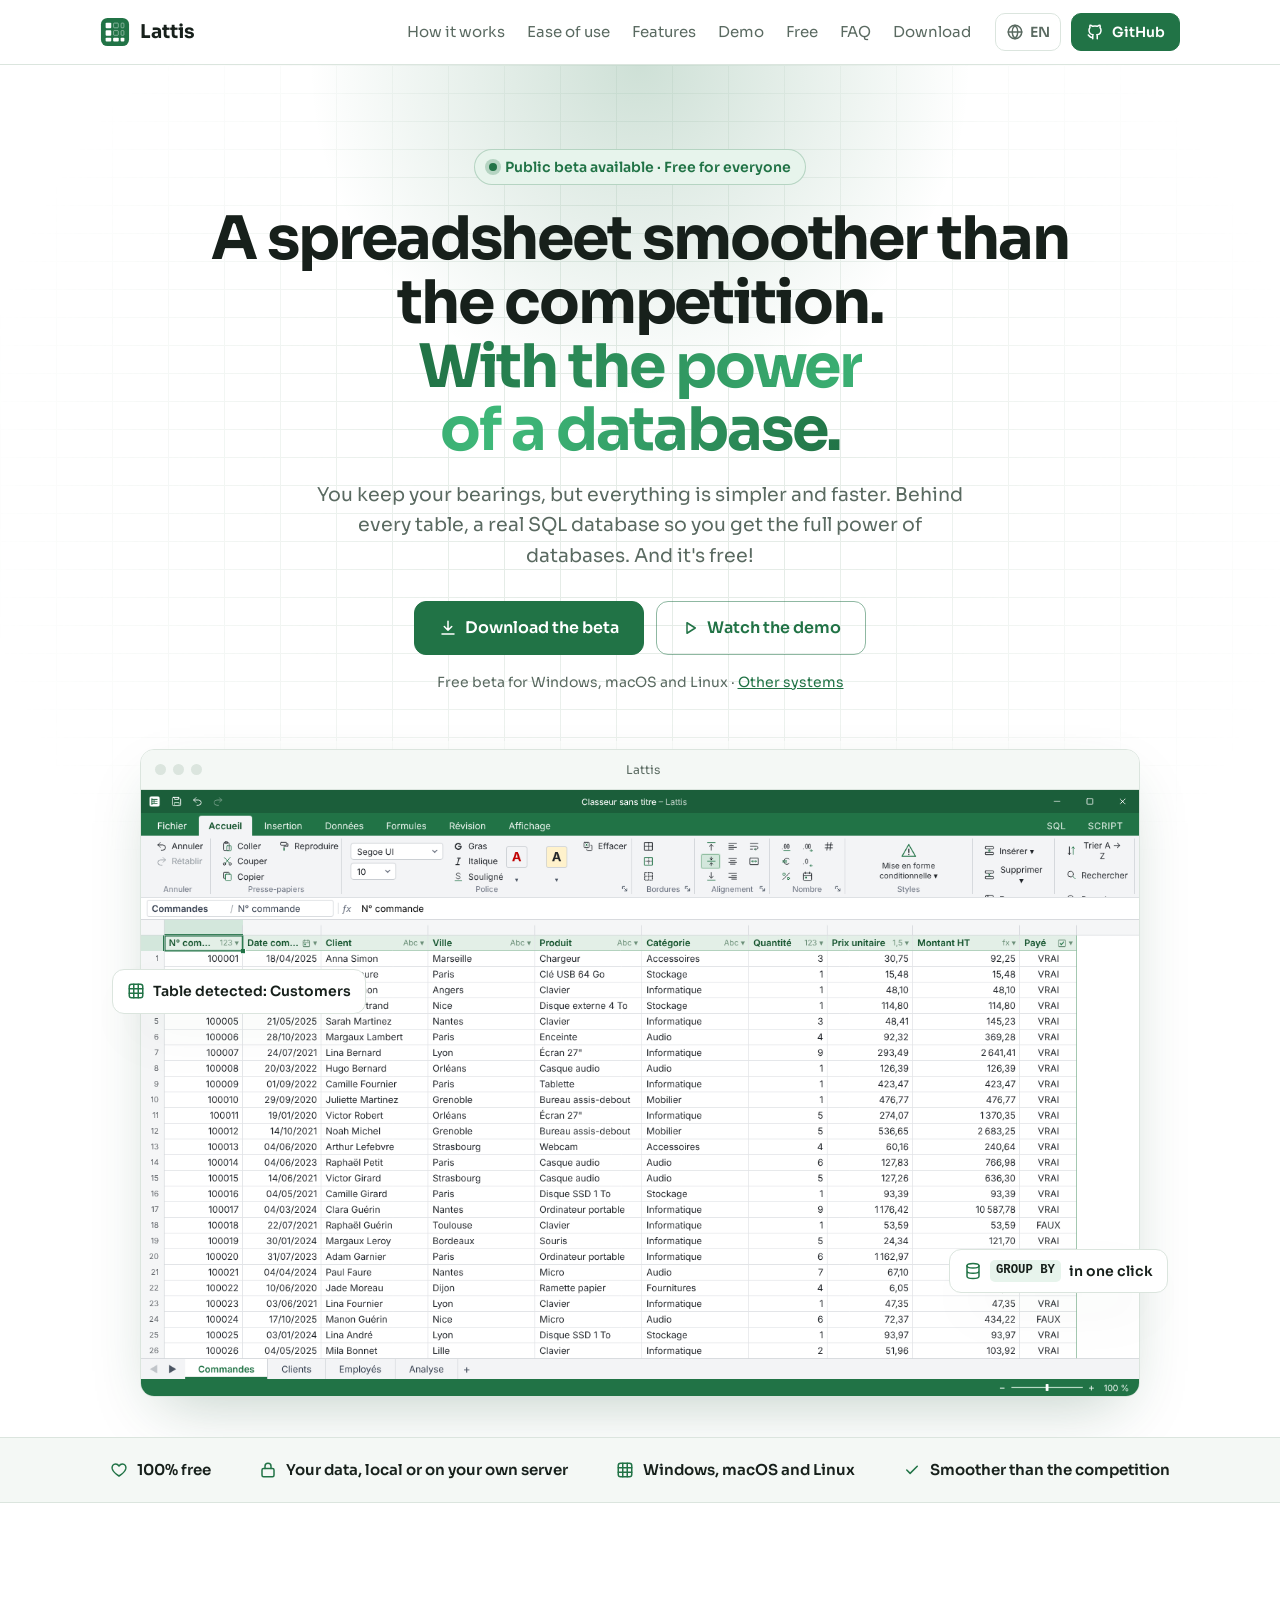
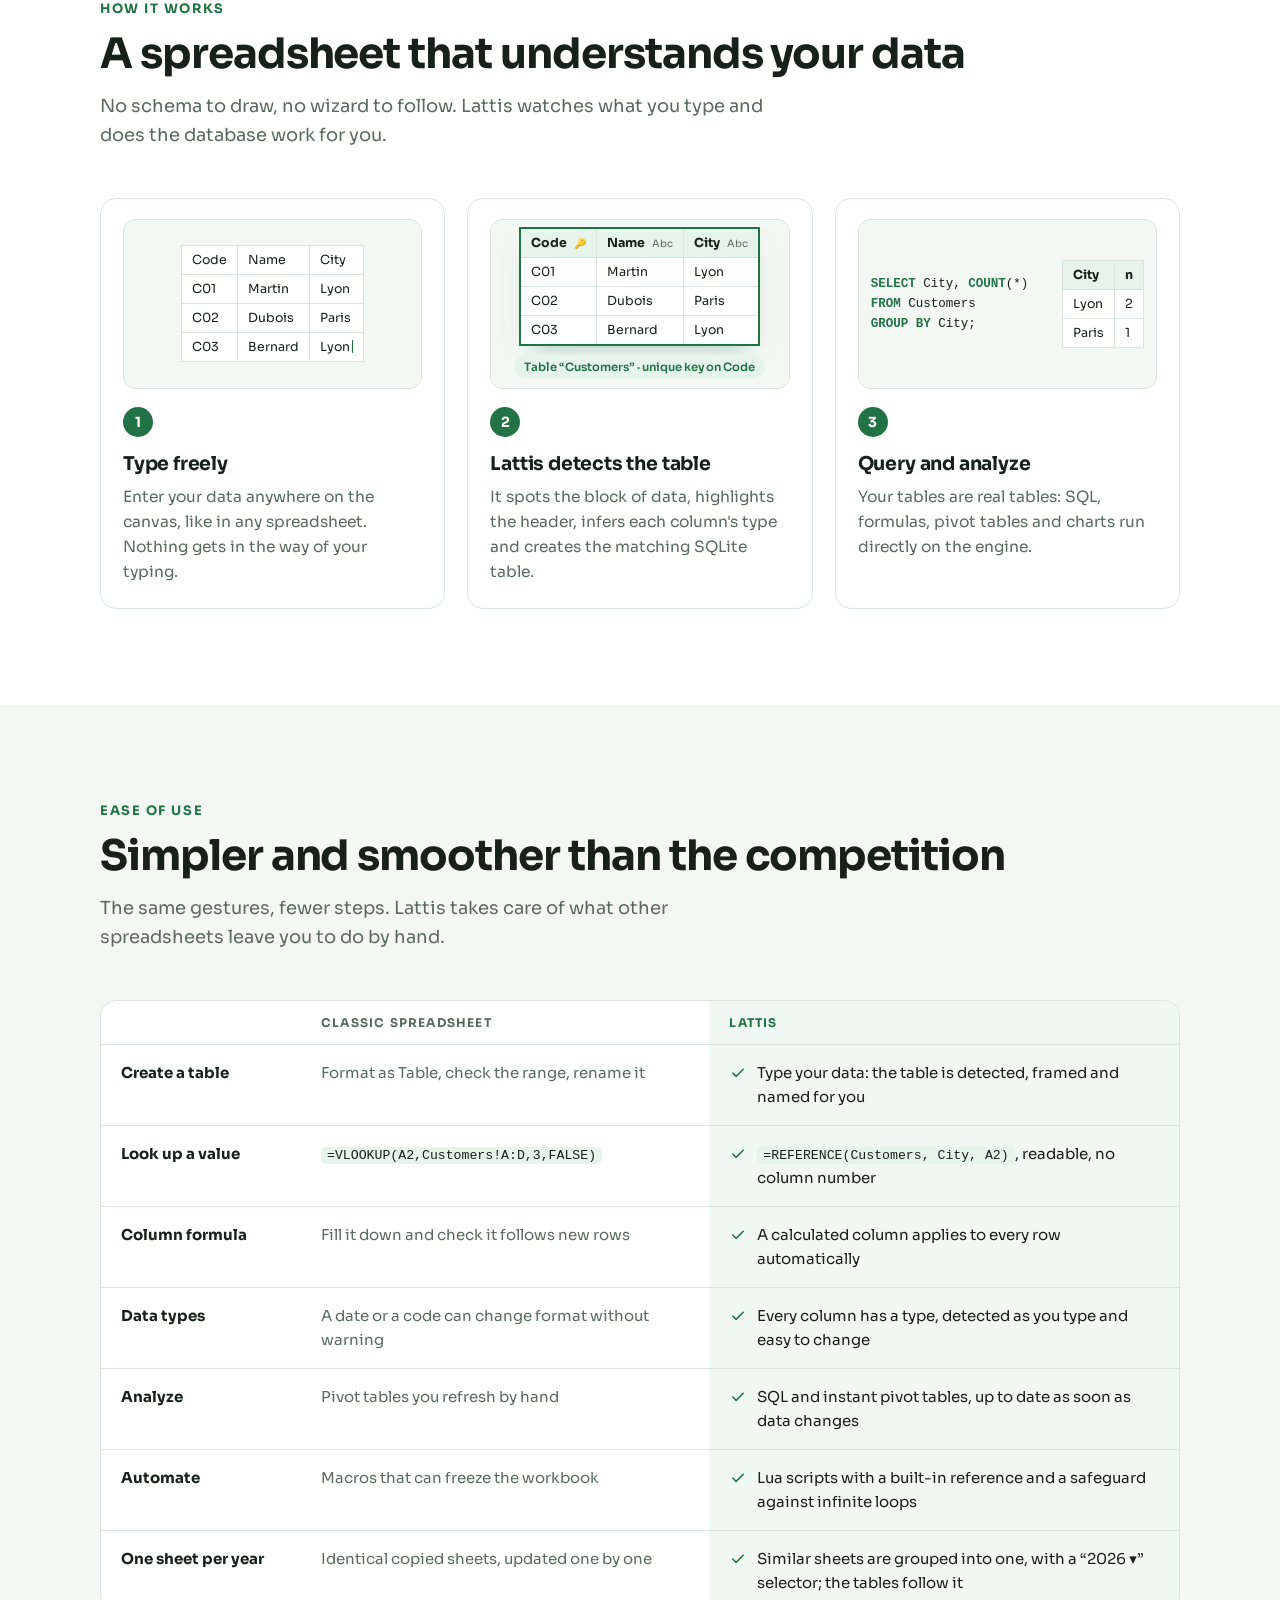
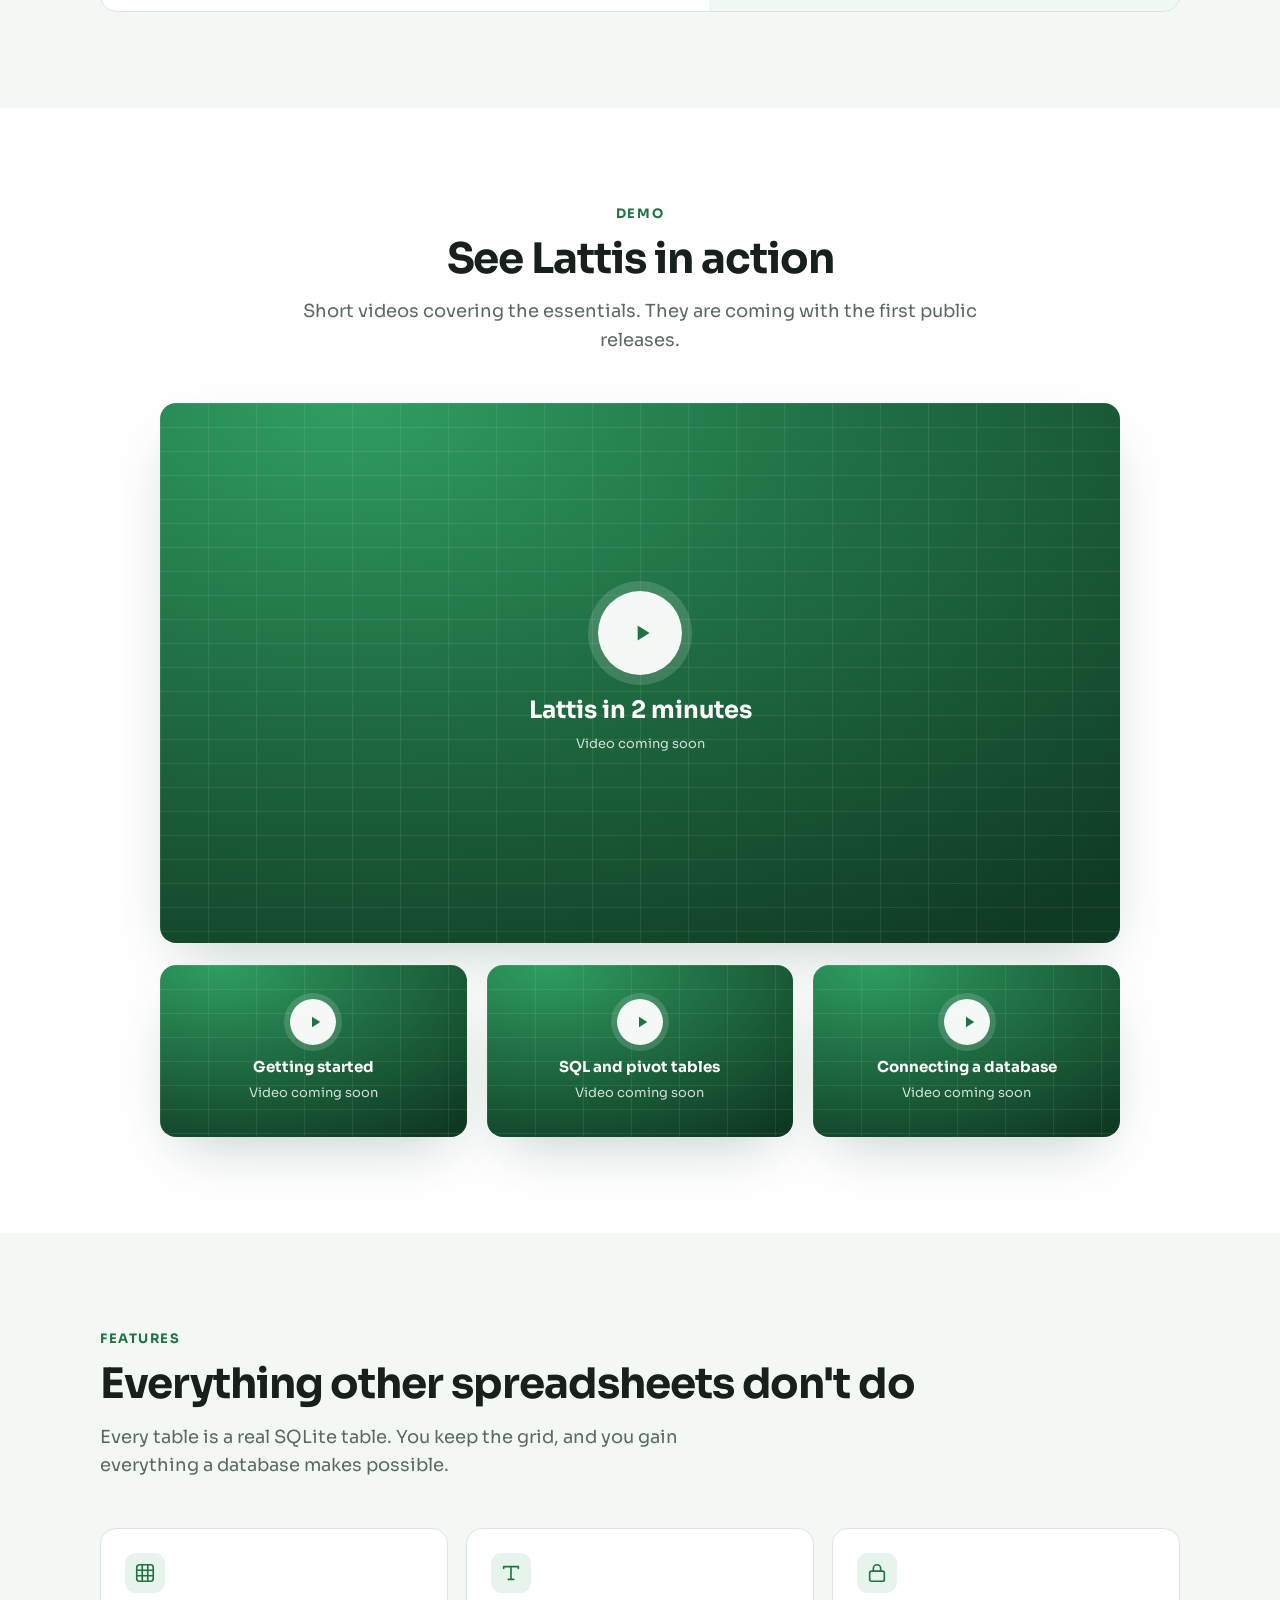
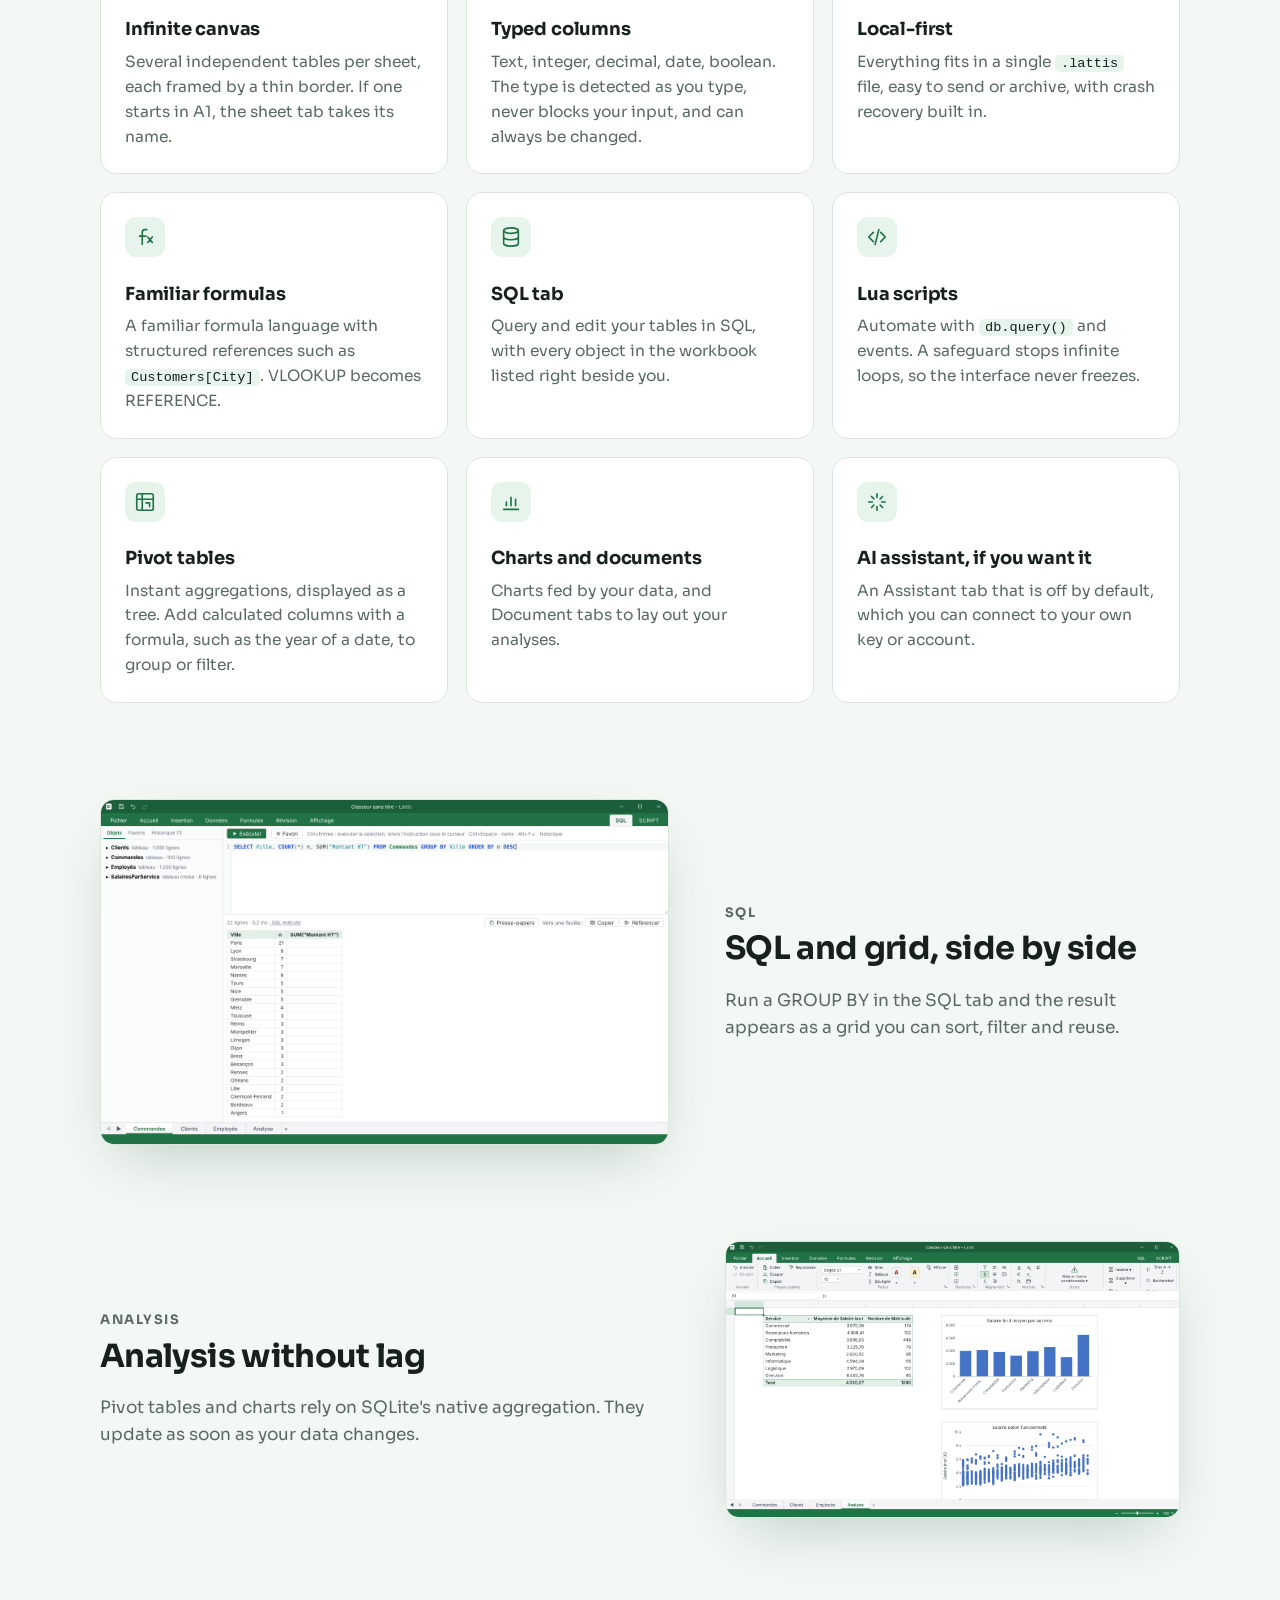
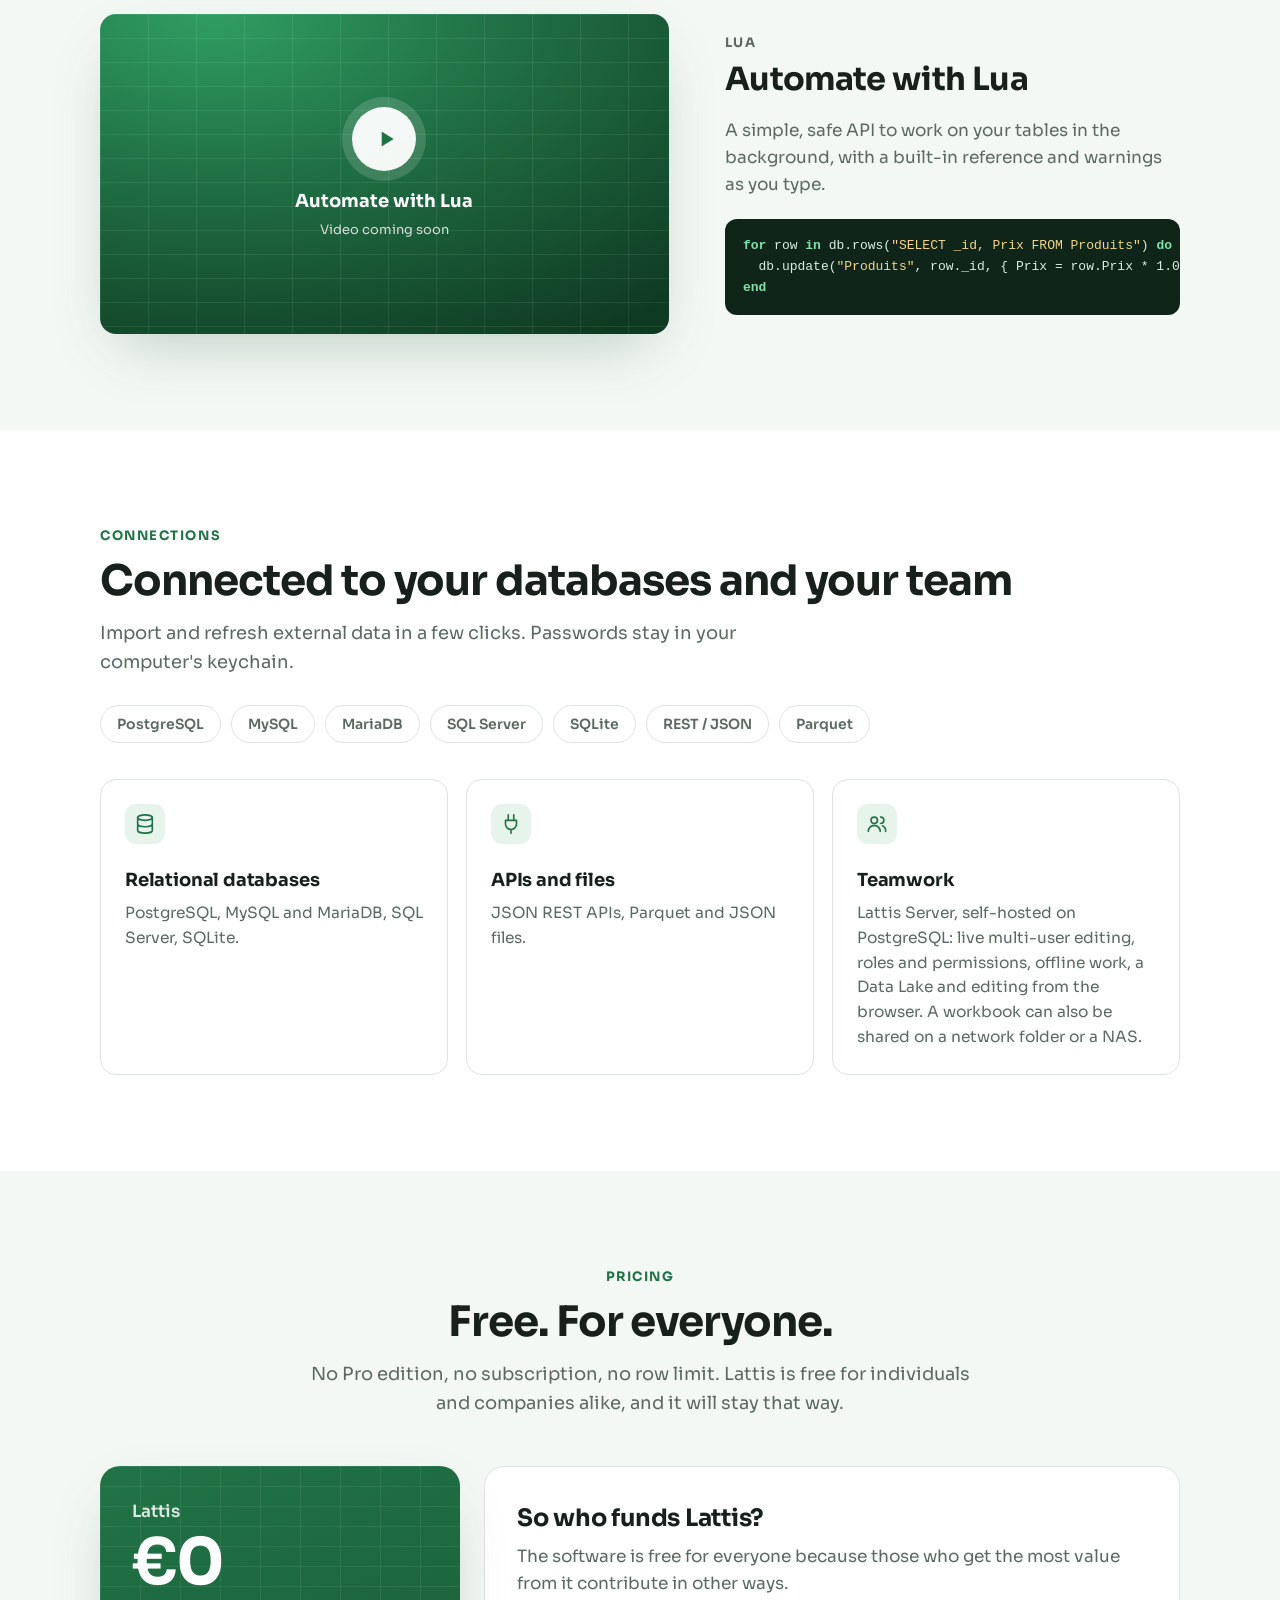
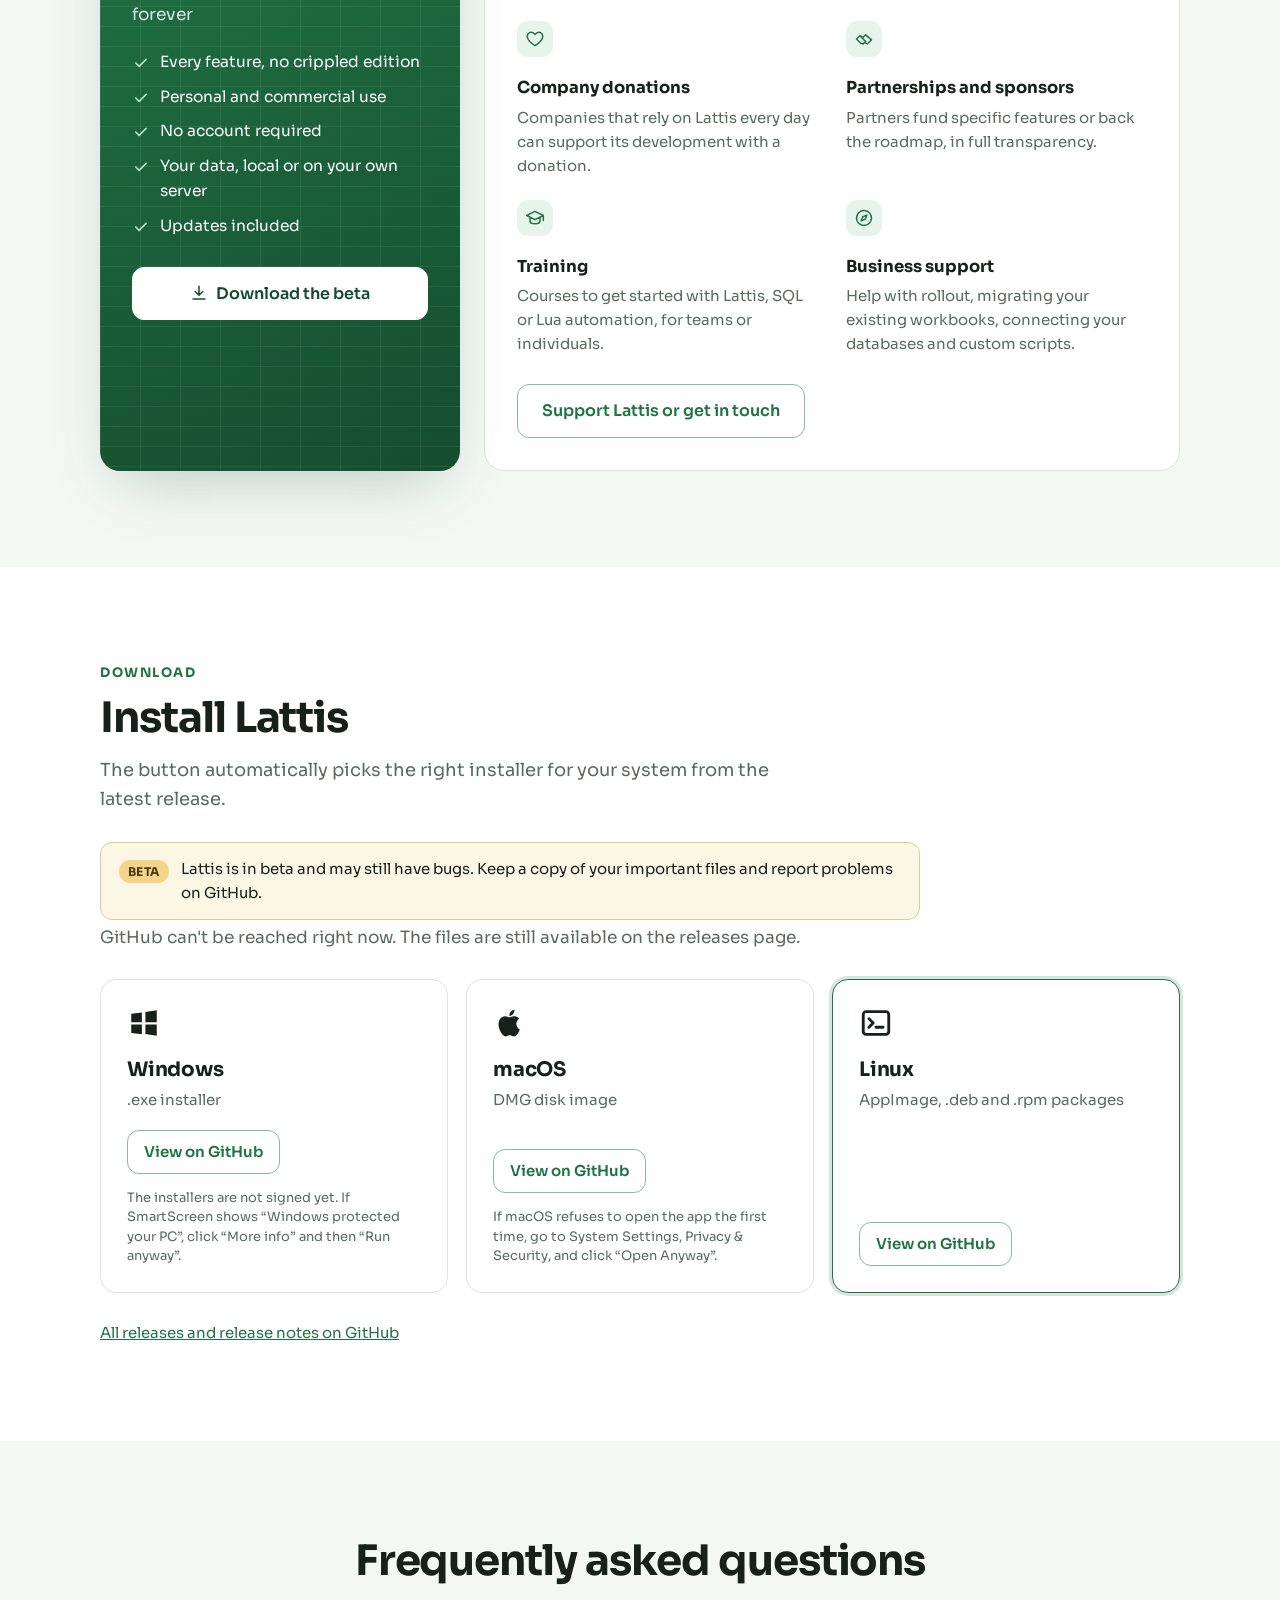
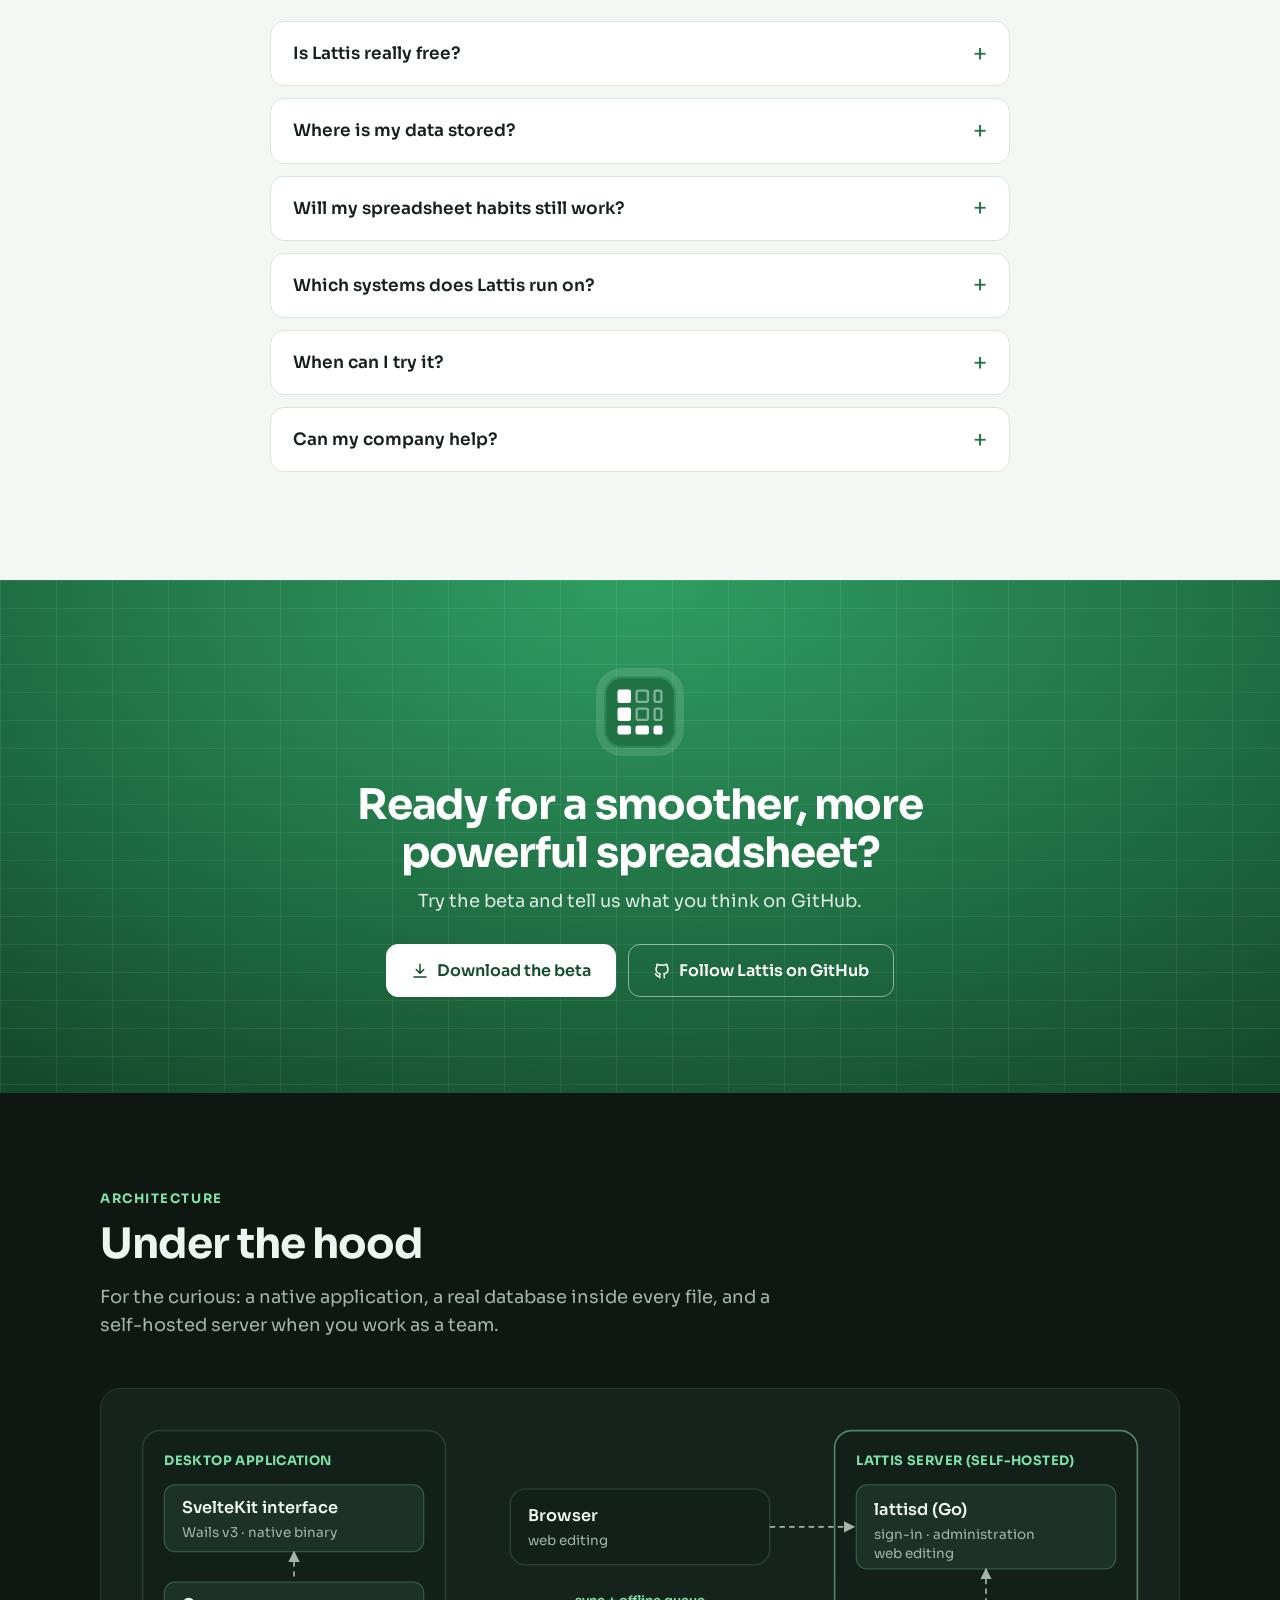
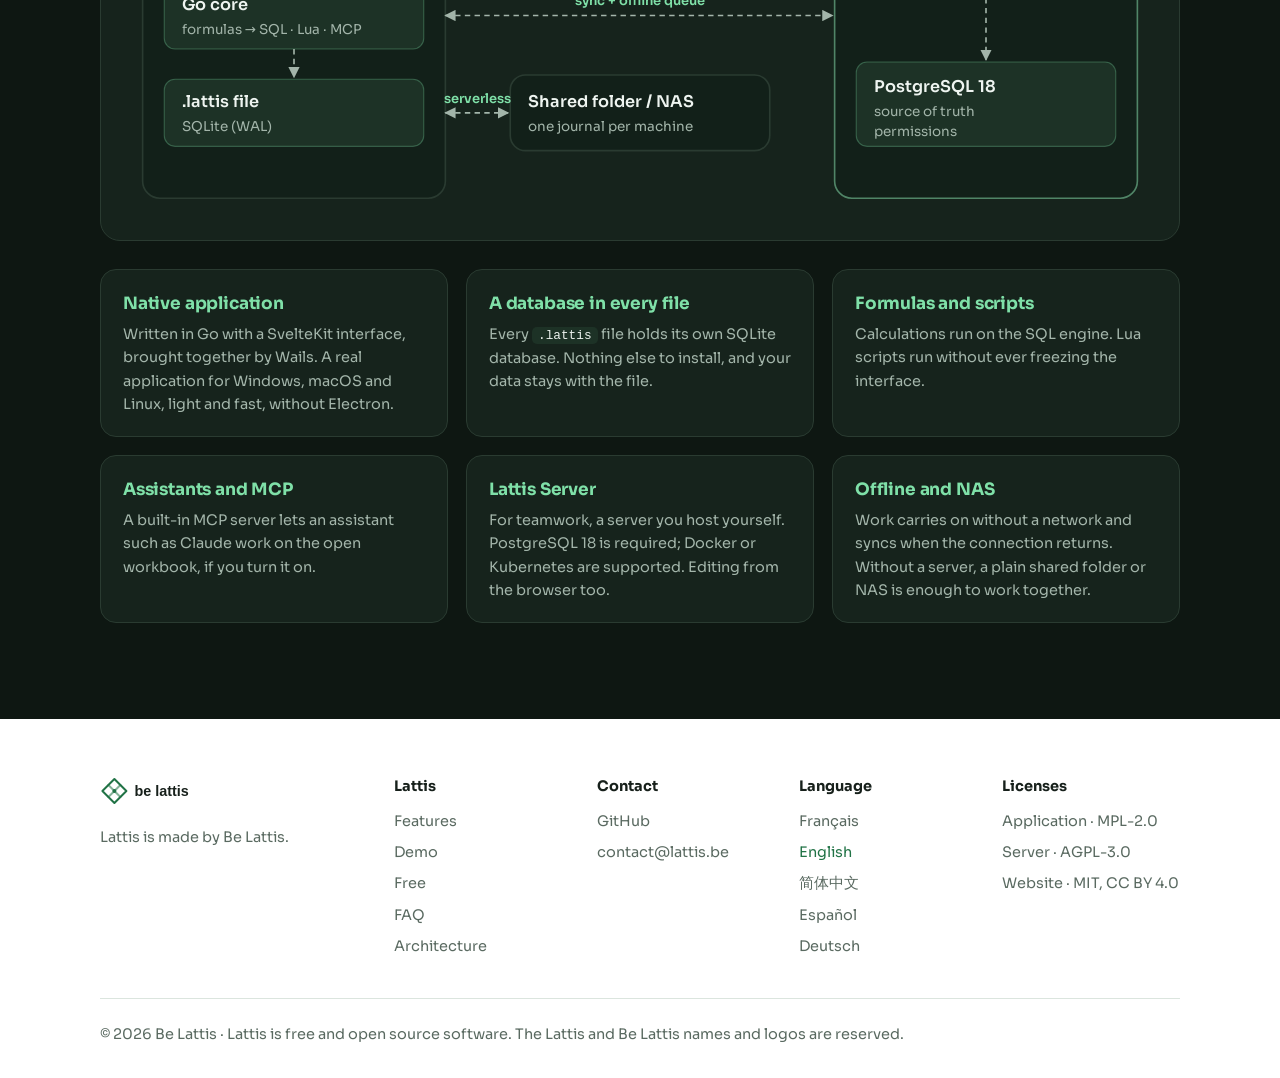
==== commit 063f59cf: "Accroche : texte d'introduction réécrit par Louis, traduit dans les cinq langues Co-Authored-By: Cla" ====
--- a/index.html
+++ b/index.html
@@ -69,7 +69,7 @@
 <div class="w">
 <span class="badge"><span class="dot"></span>Bêta publique disponible · Gratuit pour tous</span>
 <h1>Un tableur plus fluide que la concurrence.<br><span class="accent">Avec la puissance<br class="hbr">d'une base de données.</span></h1>
-<p class="sub">Vous gardez vos réflexes de tableur, en plus simple et plus rapide. Et derrière chaque tableau, une vraie base SQLite vous ouvre ce que les autres tableurs ne savent pas faire : requêtes SQL, tableaux croisés instantanés, connexions à vos bases, travail à plusieurs en direct, scripts Lua. Gratuit, pour tout le monde.</p>
+<p class="sub">Vous gardez vos repères mais tout est plus simple et plus rapide. Derrière chaque tableau, une vraie base SQL pour profiter de la puissance des BDD. Mais gratuit !</p>
 <div class="ctas">
 <a class="btn" id="dl-hero" href="#telecharger"><svg class="ico"><use href="#i-down"/></svg><span>Télécharger la bêta</span></a>
 <a class="btn ghost" href="#demo"><svg class="ico"><use href="#i-play"/></svg>Voir la démo</a>
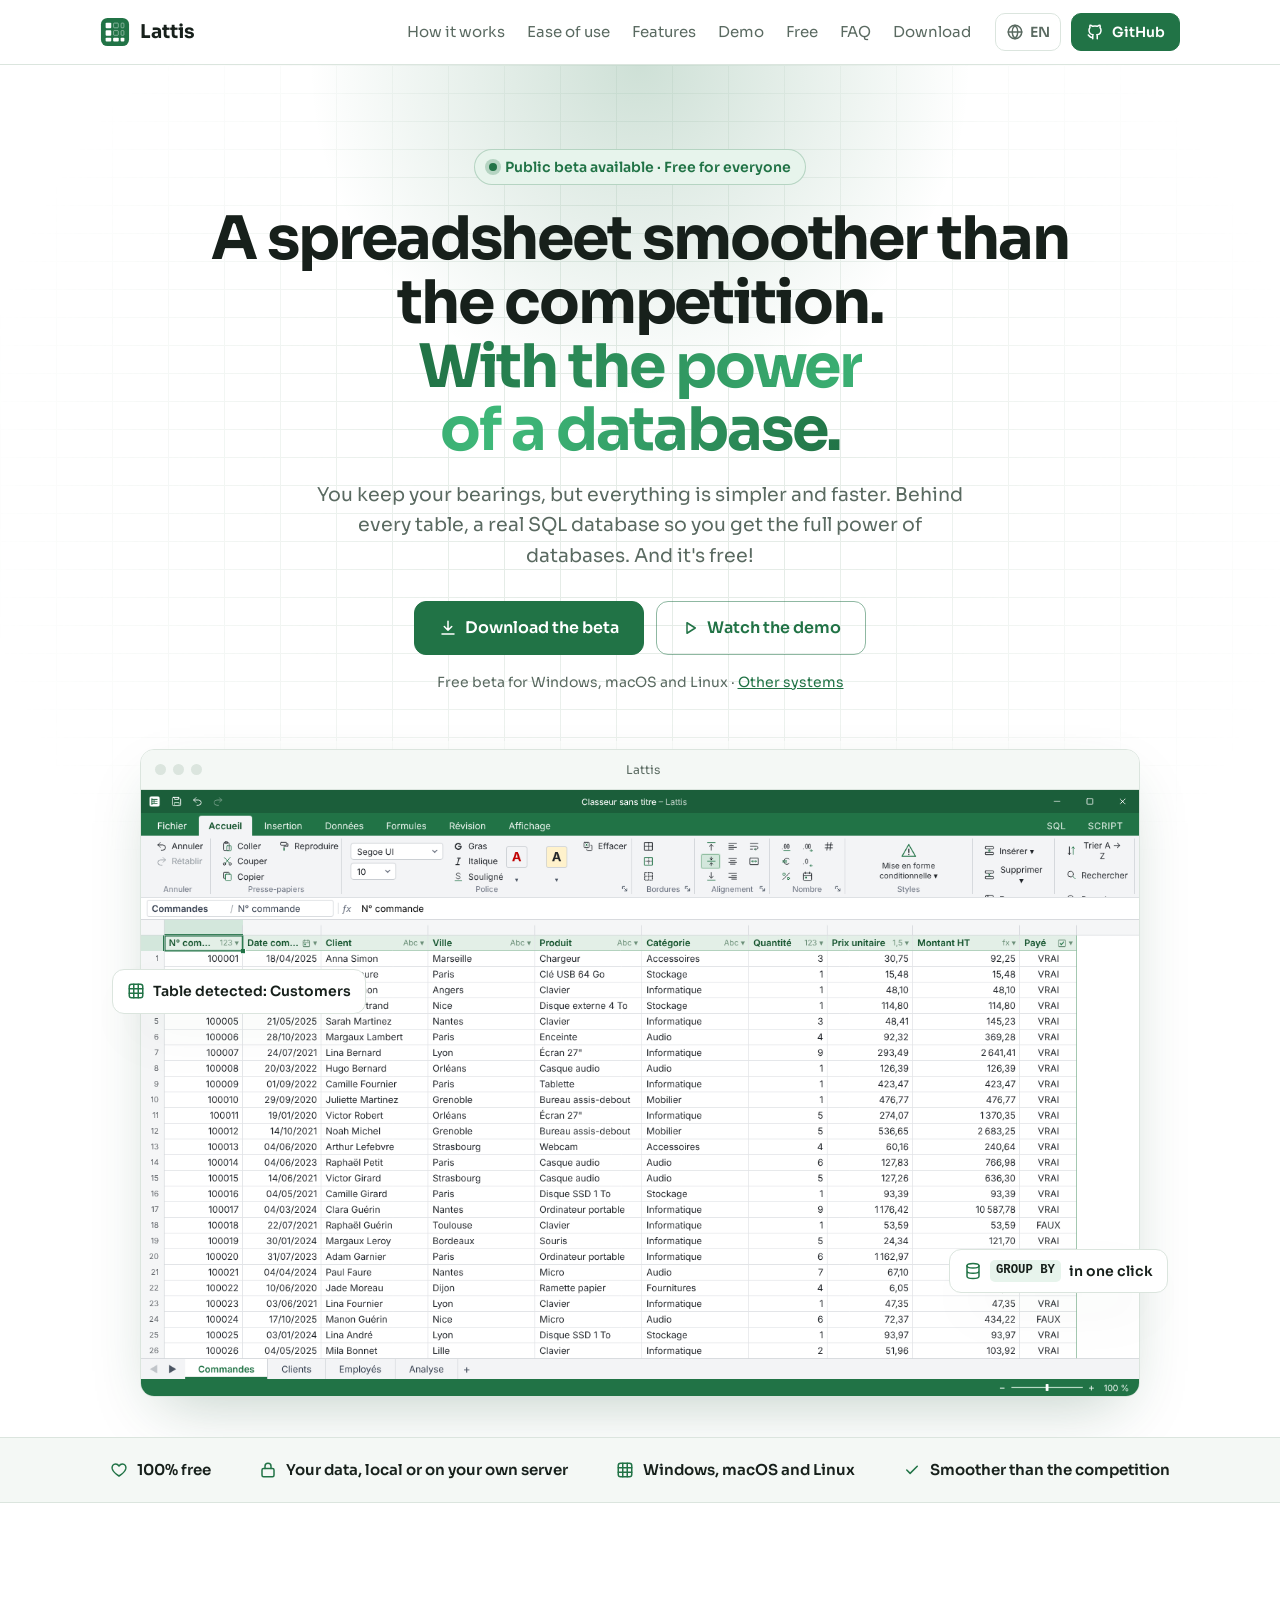
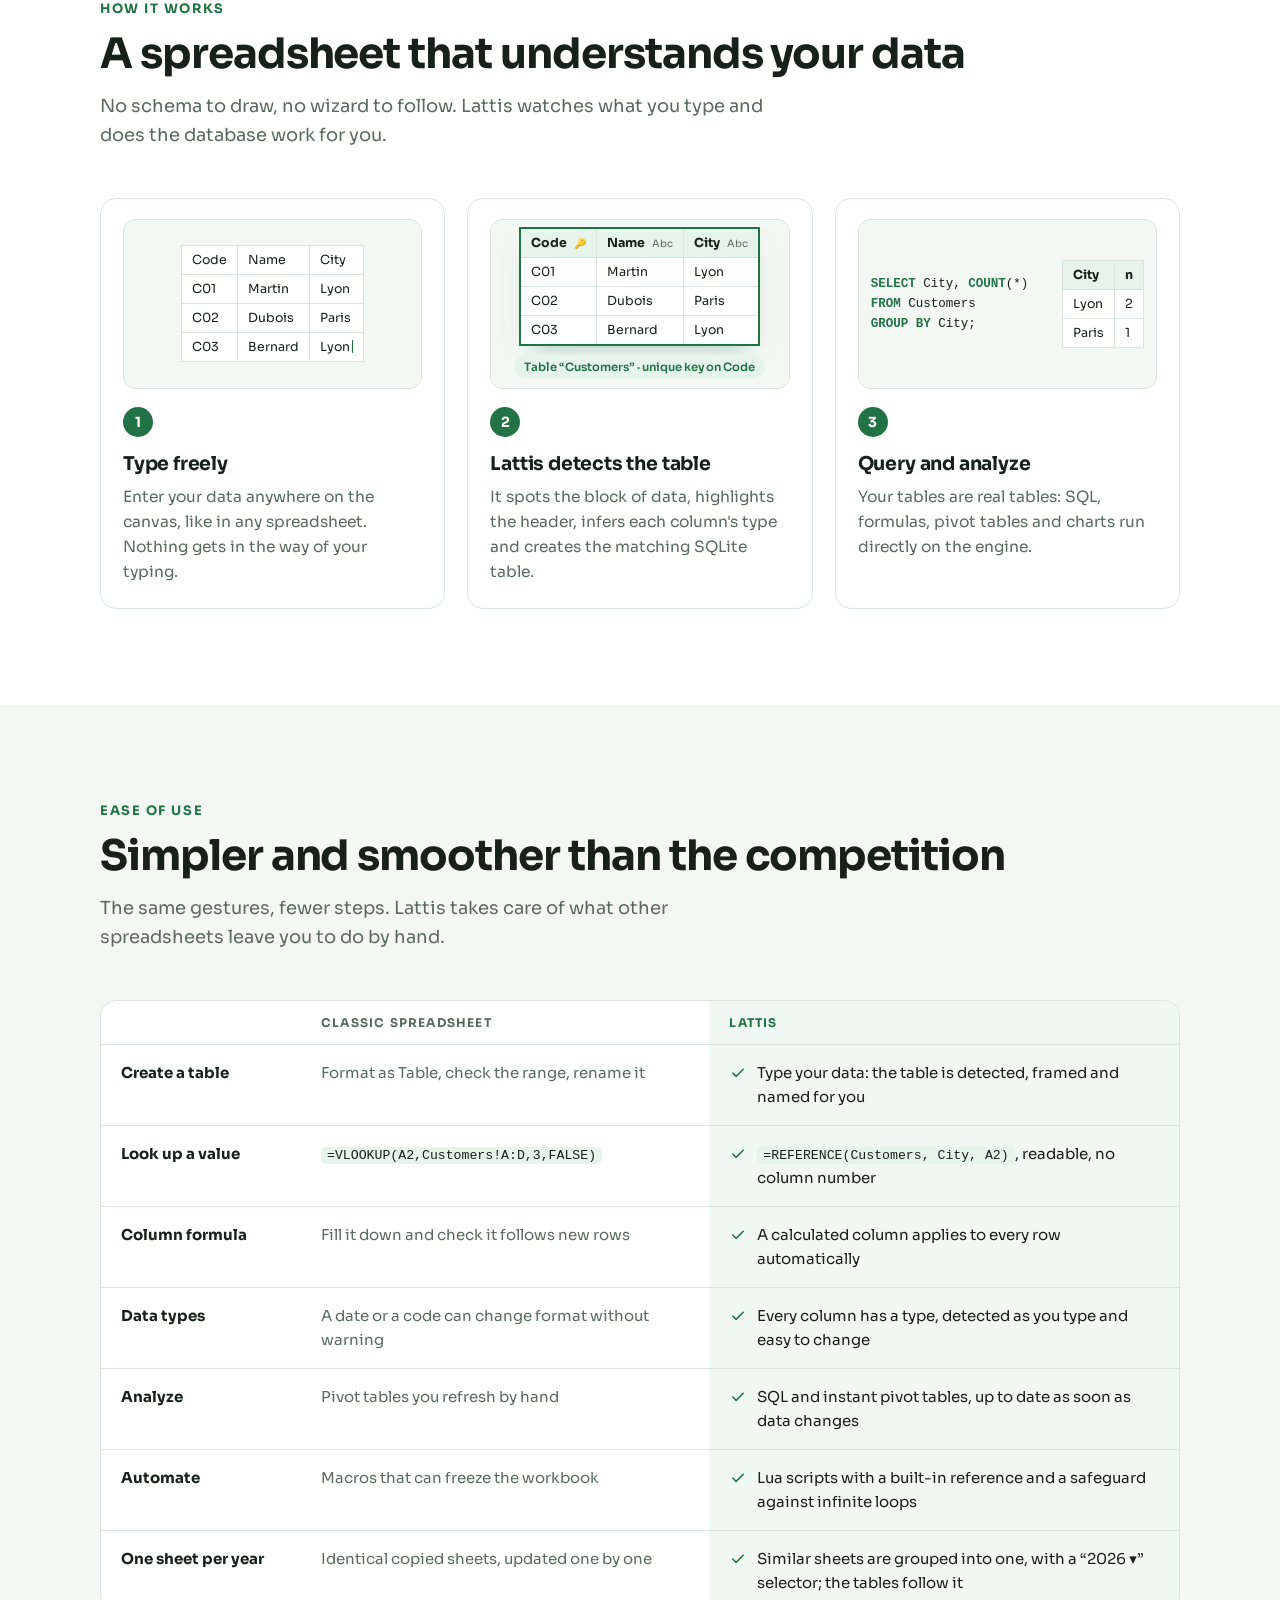
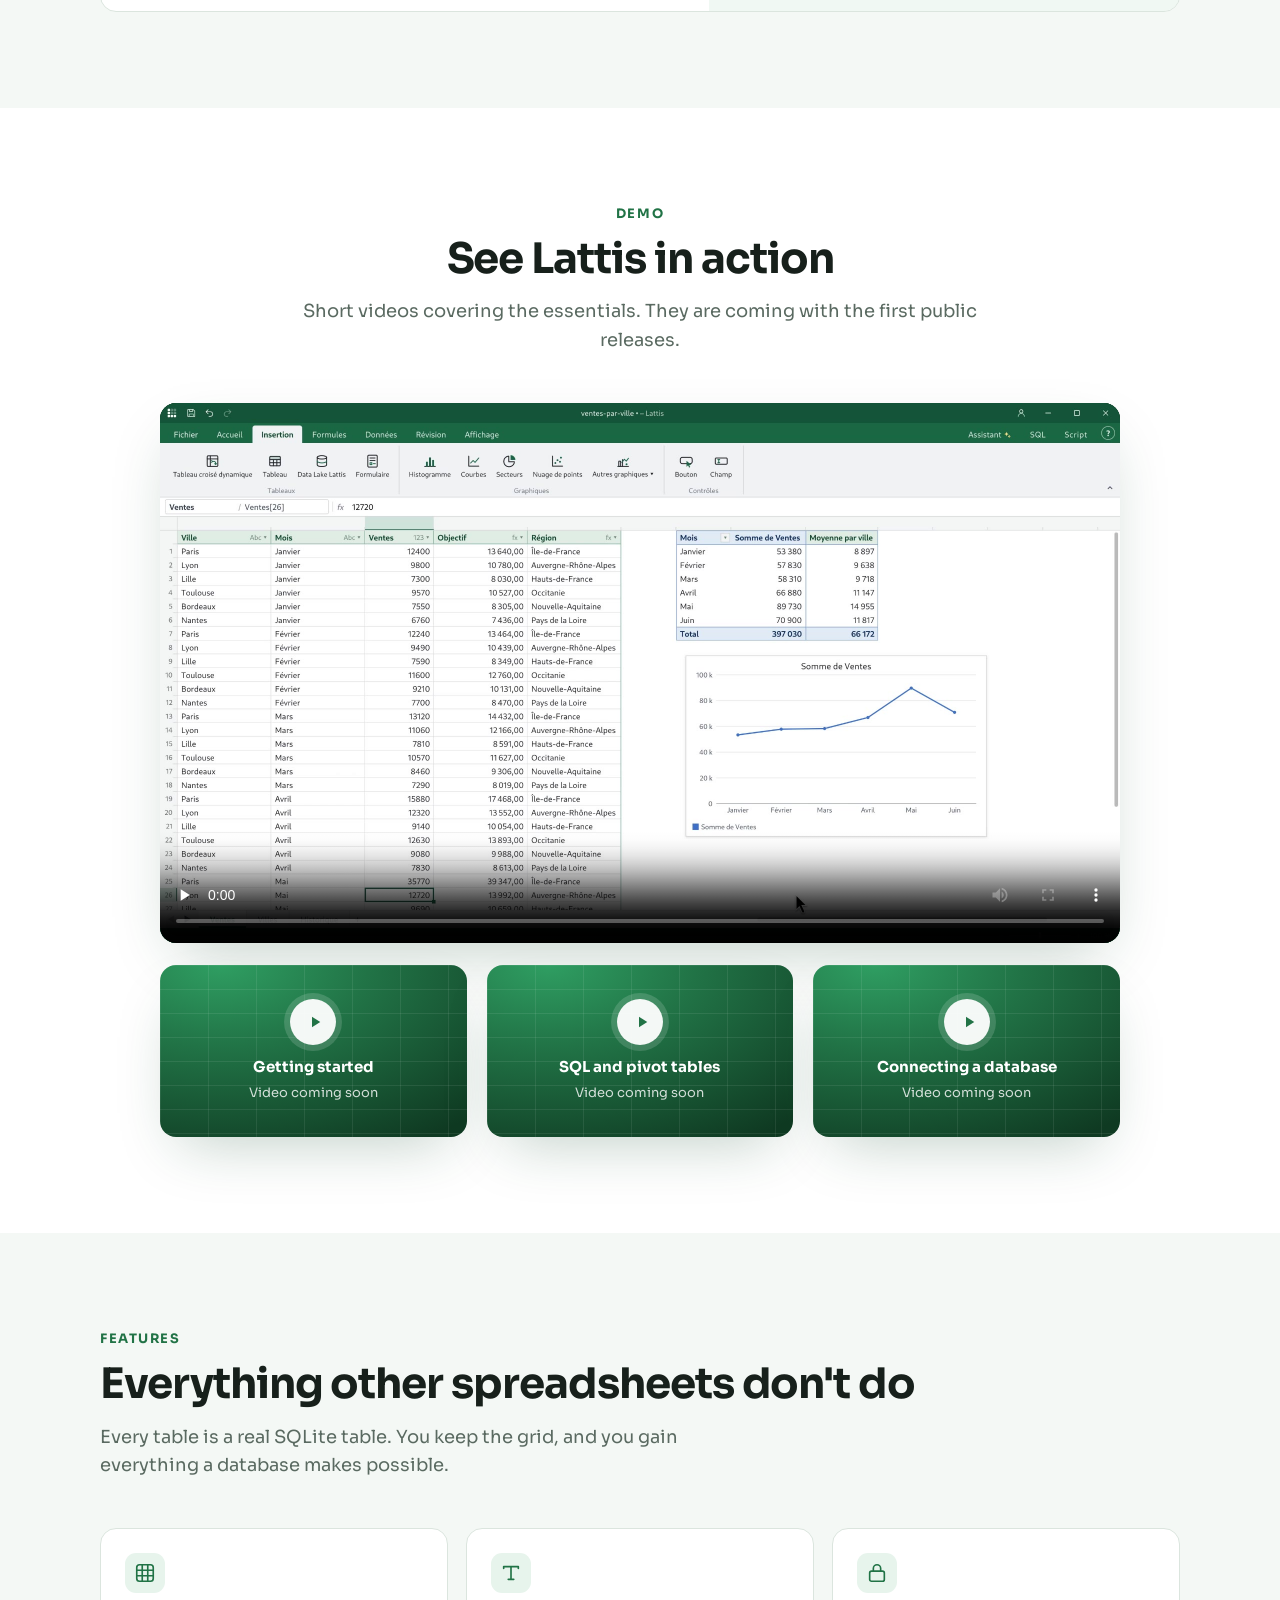
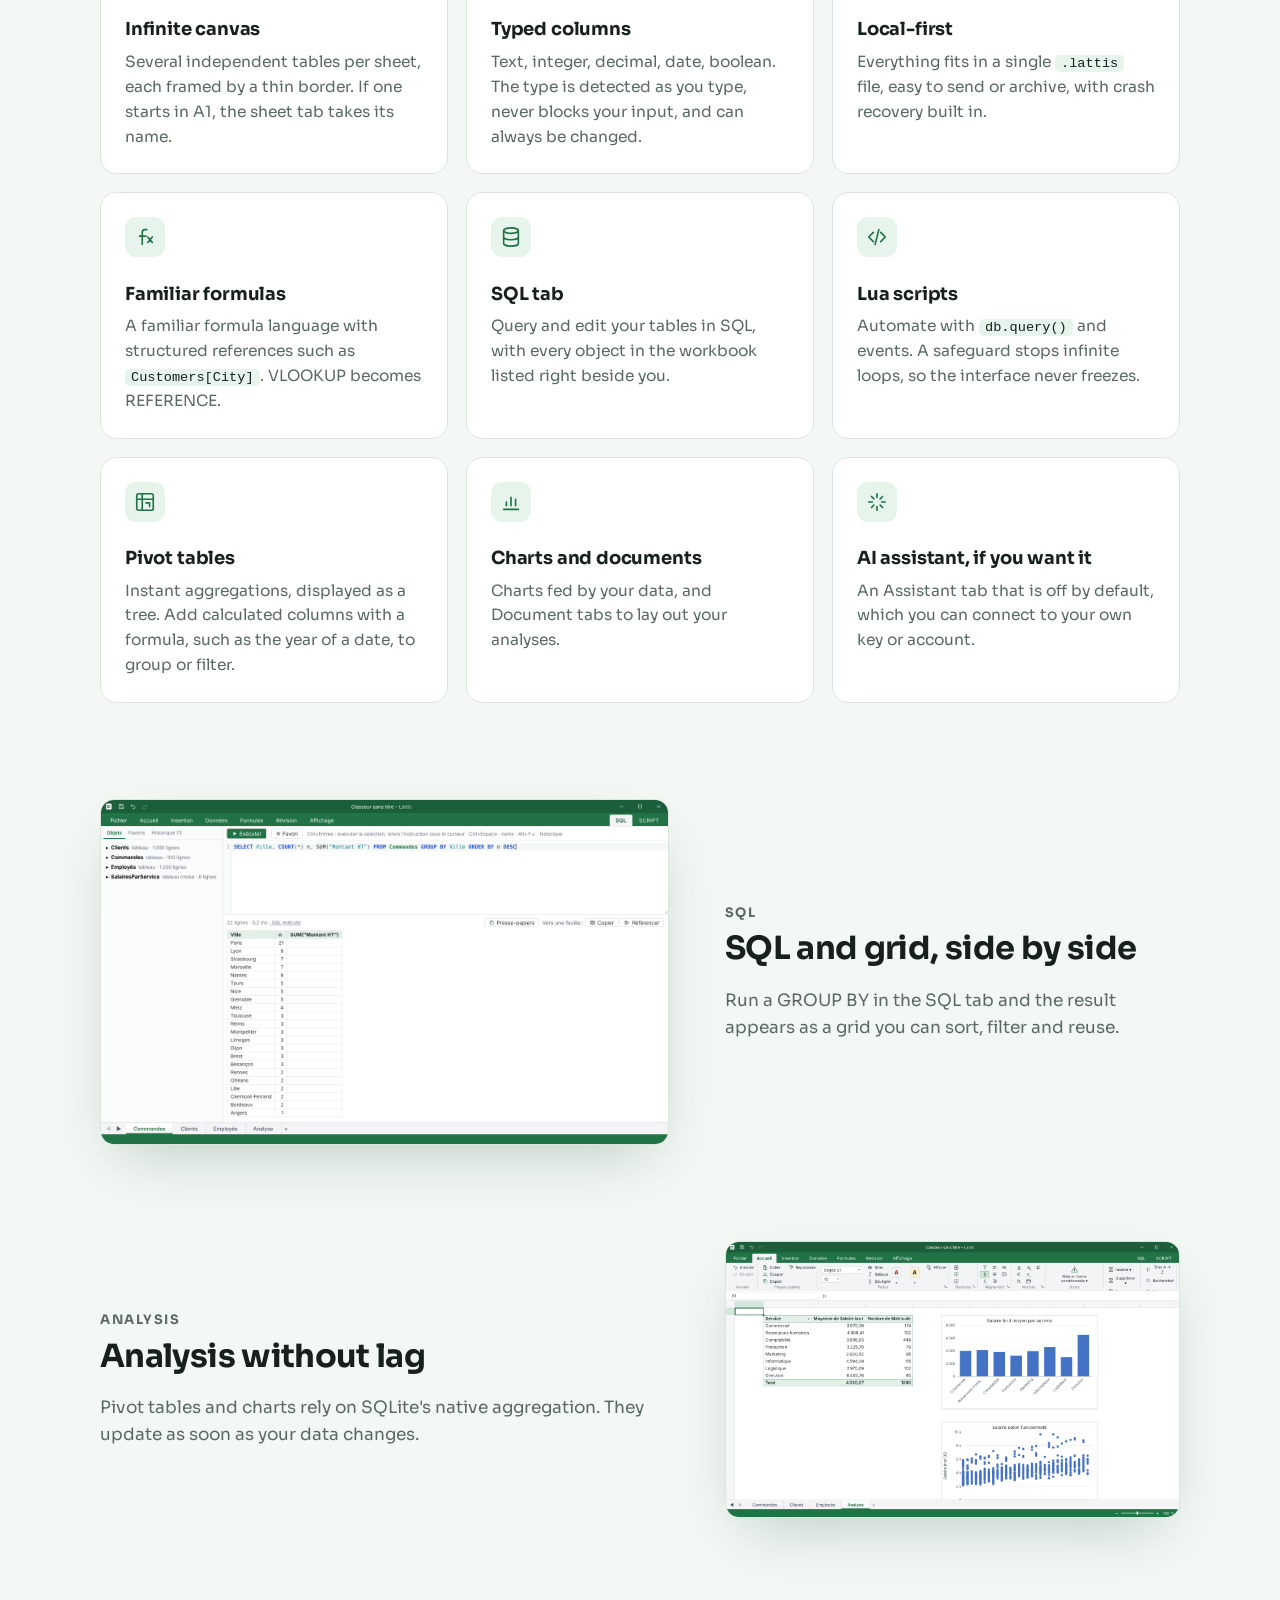
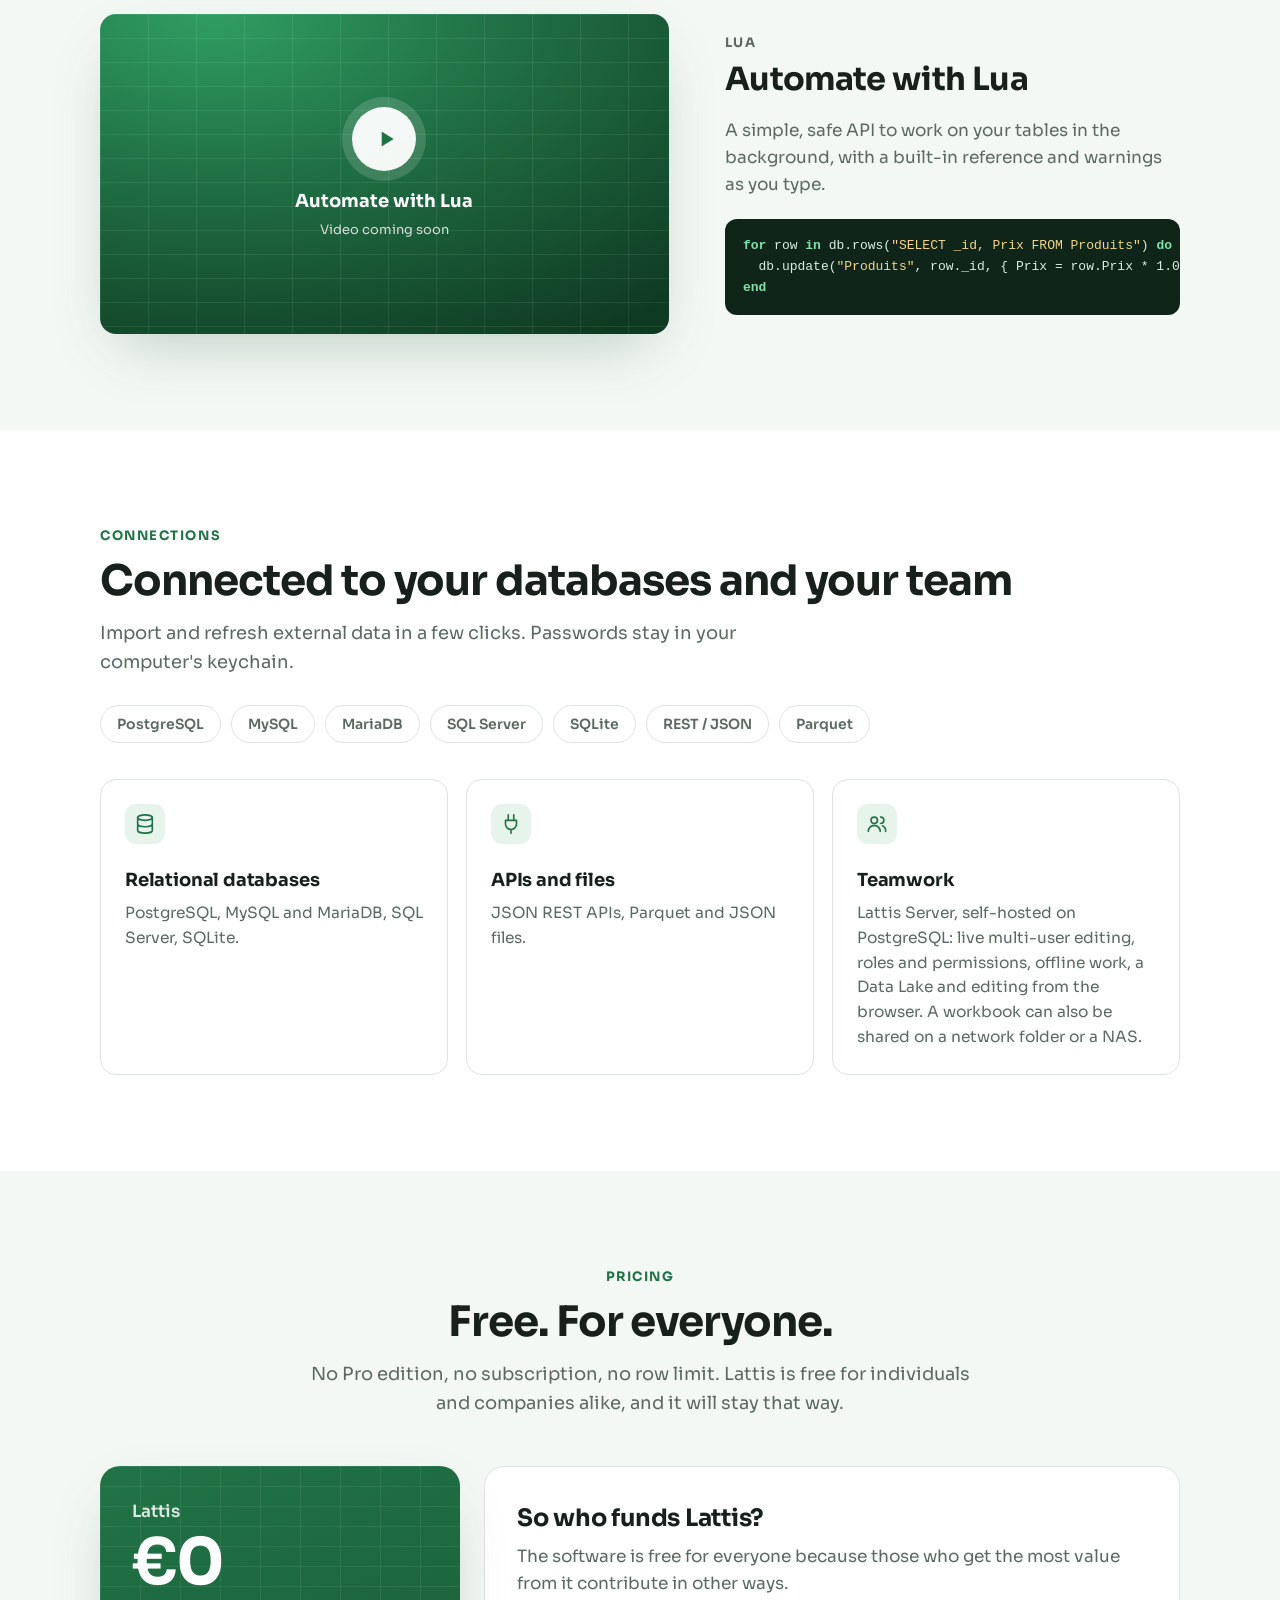
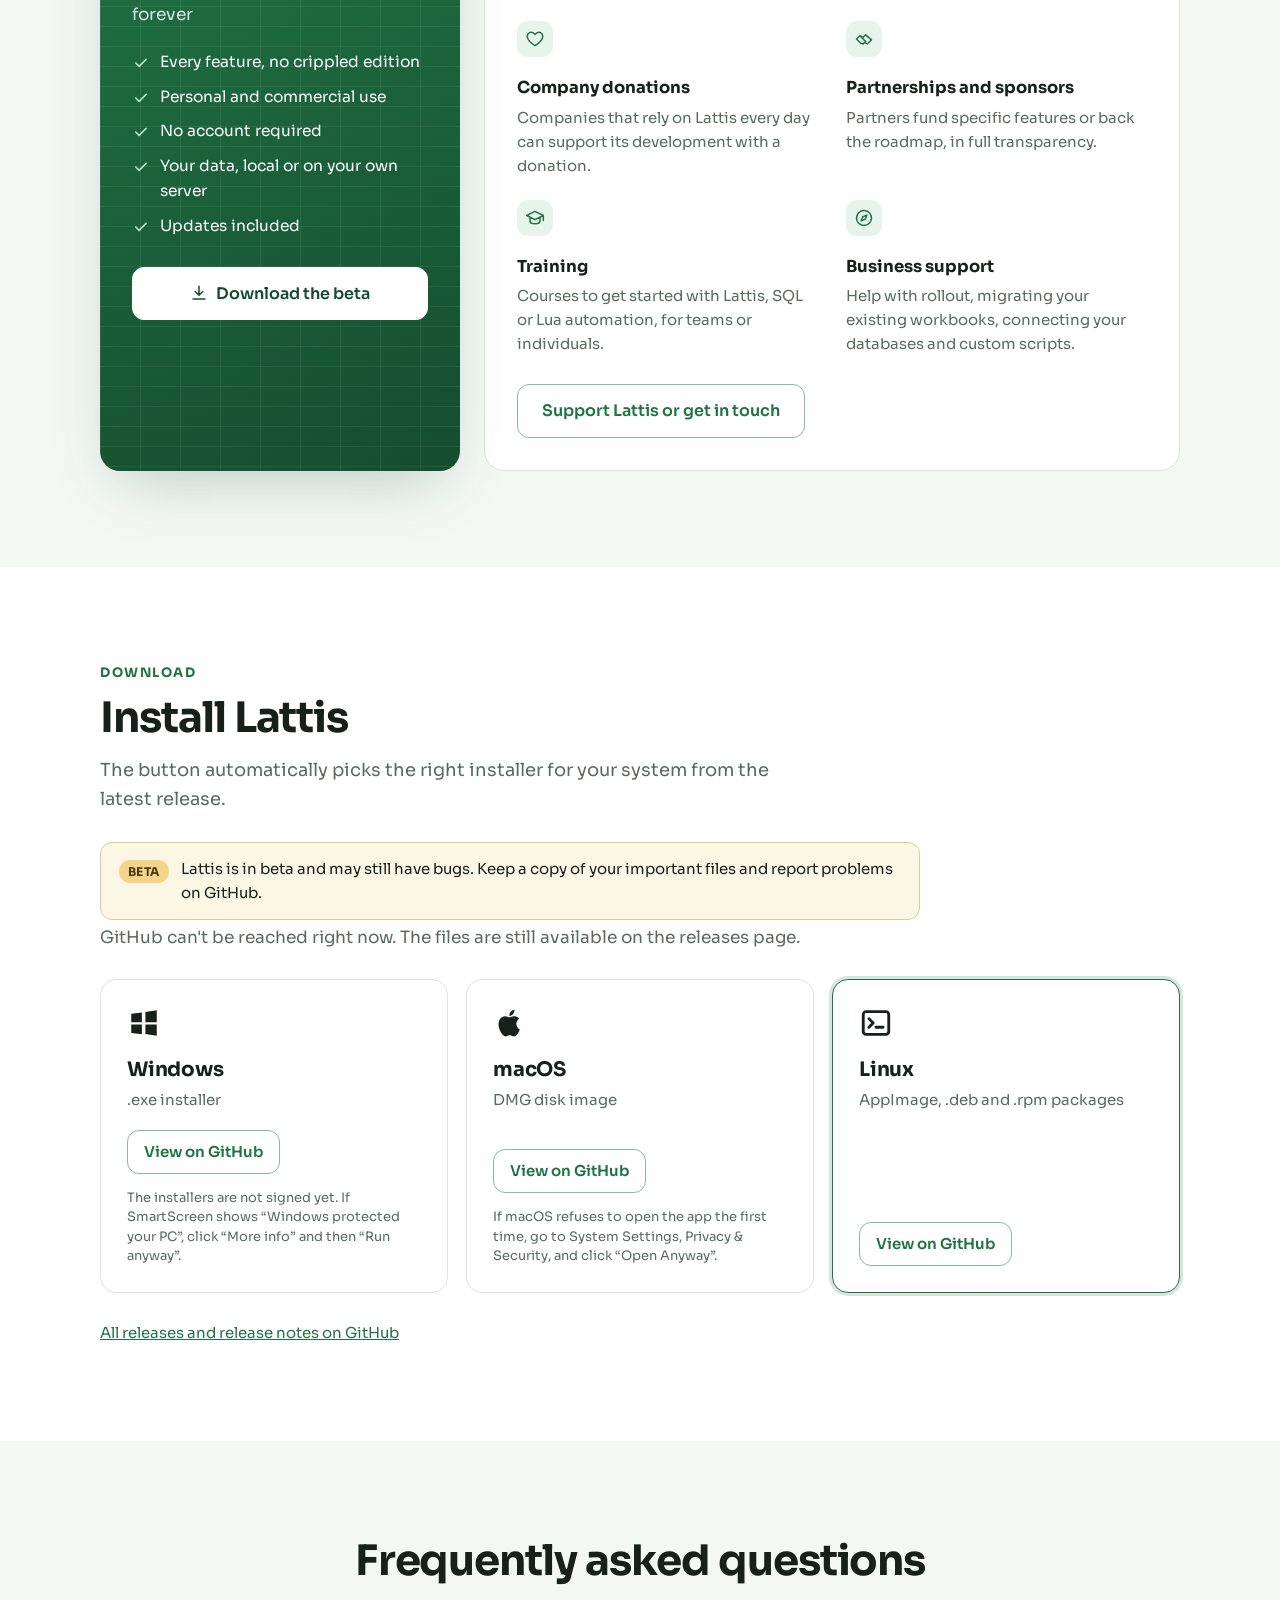
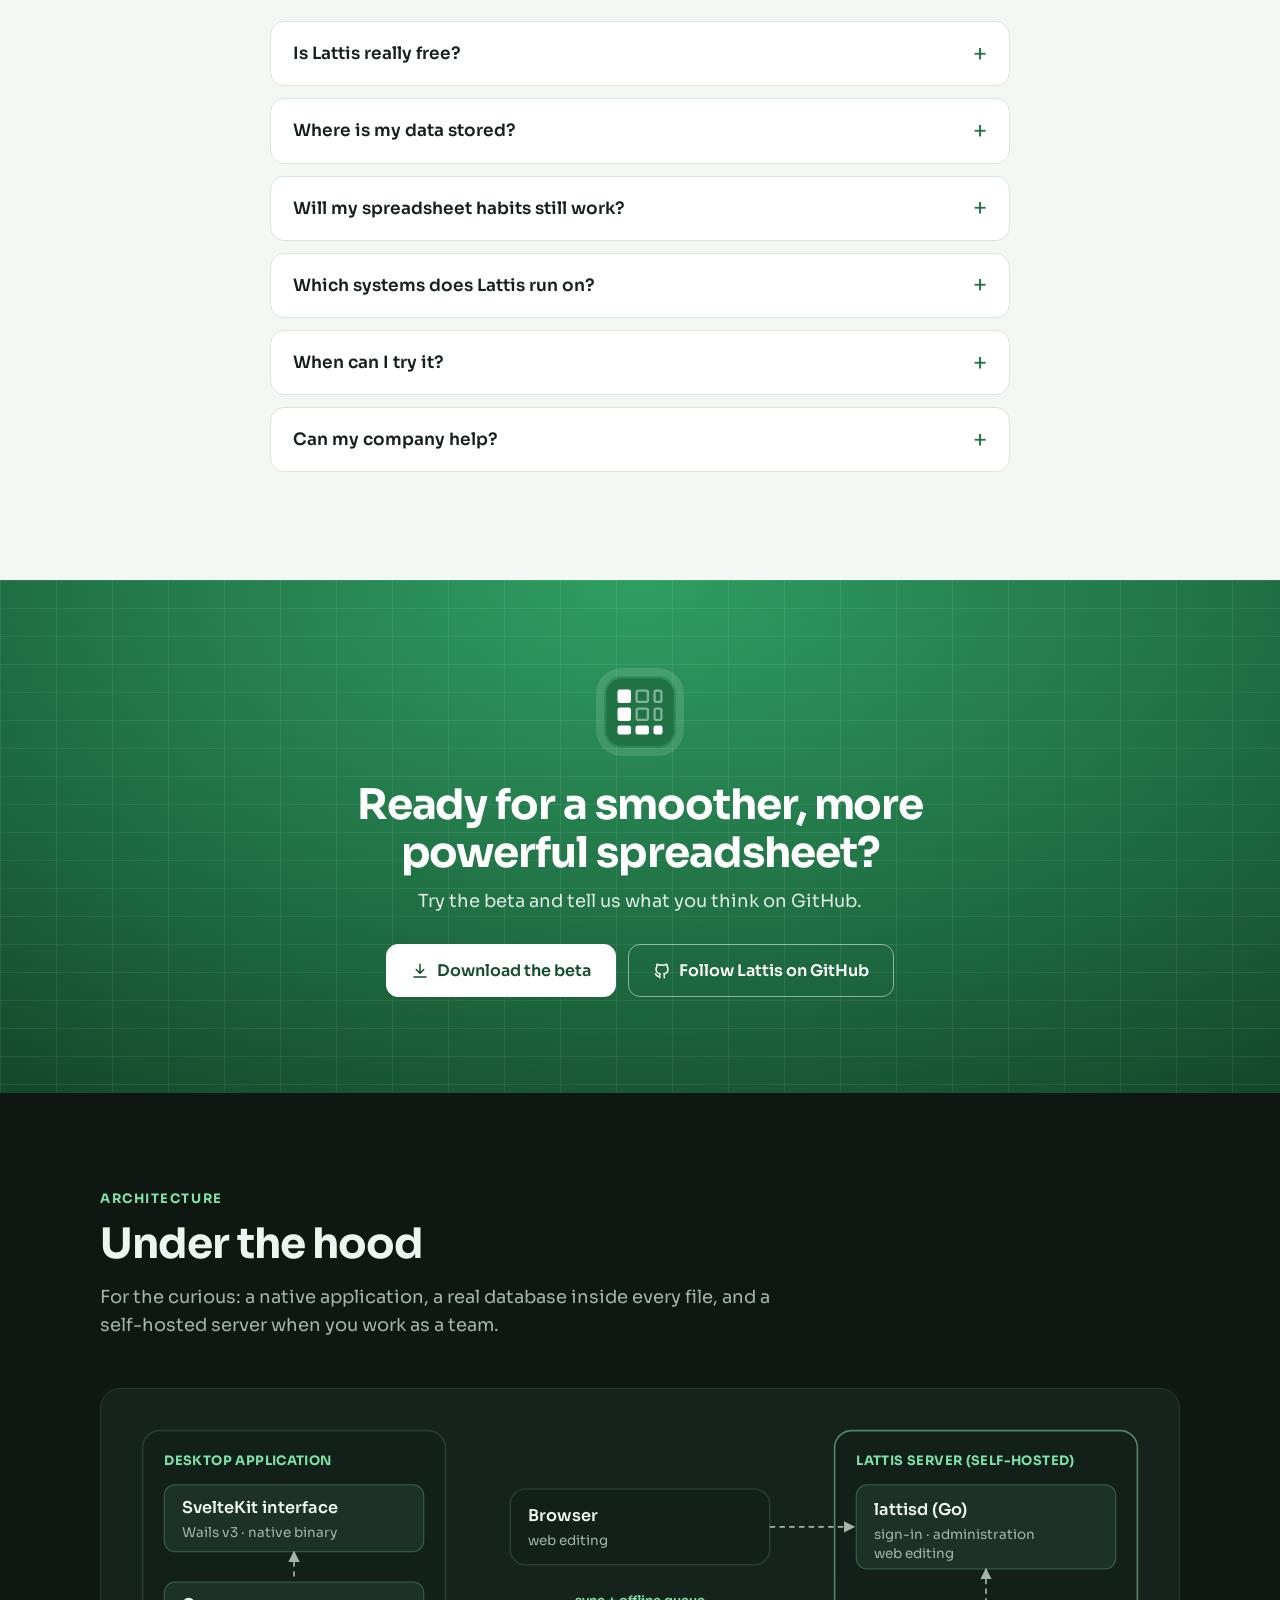
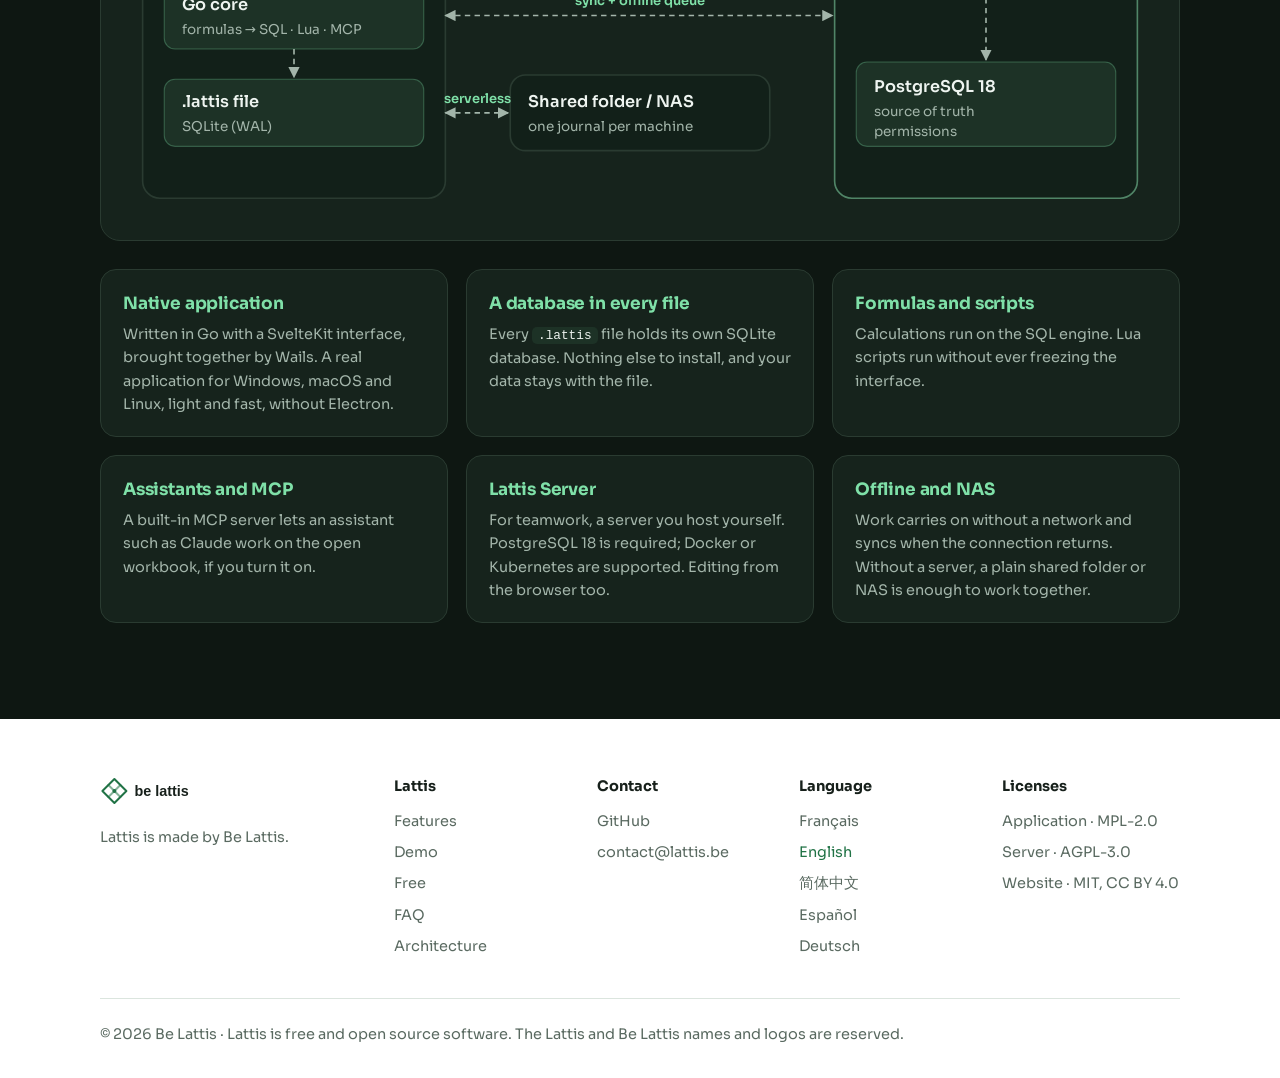
==== commit 5e2f70d5: "Démo : vidéo « Lattis en 2 minutes » dans l'emplacement principal Vidéo anglaise par défaut sur tout" ====
--- a/index.html
+++ b/index.html
@@ -143,10 +143,11 @@
 <p class="kicker">Démo</p>
 <h2>Voyez Lattis en action</h2>
 <p class="lead">De courtes vidéos pour découvrir l'essentiel. Elles arrivent avec les premières versions publiques.</p>
-<div class="video main" role="img" aria-label="Lattis en 2 minutes (Vidéo bientôt disponible)">
-<div class="vgrid" aria-hidden="true"></div>
-<span class="play"><svg><use href="#i-play"/></svg></span>
-<strong>Lattis en 2 minutes</strong><em>Vidéo bientôt disponible</em>
+<div class="video main has-video">
+<video controls preload="none" playsinline poster="assets/video/fr/poster.jpg" aria-label="Lattis en 2 minutes">
+<source src="assets/video/fr/lattis-2-minutes.mp4" type="video/mp4">
+<track kind="subtitles" srclang="fr" label="Français" src="assets/video/fr/sous-titres.vtt">
+</video>
 </div>
 <div class="vids">
 <div class="video" role="img" aria-label="Premiers pas (Vidéo bientôt disponible)"><div class="vgrid" aria-hidden="true"></div><span class="play"><svg><use href="#i-play"/></svg></span><strong>Premiers pas</strong><em>Vidéo bientôt disponible</em></div>
--- a/style.css
+++ b/style.css
@@ -115,6 +115,8 @@
 .video strong{font-size:18px}
 .video em{font-style:normal;font-size:13px;opacity:.8}
 .video.main{max-width:960px;margin:0 auto}
+.video.has-video{display:block;background:#0f3a22}
+.video video{display:block;width:100%;height:100%;object-fit:contain;background:#0f3a22}
 .video.main .play{width:84px;height:84px}
 .video.main strong{font-size:24px}
 .vids{display:grid;grid-template-columns:repeat(3,1fr);gap:20px;margin:22px auto 0;max-width:960px}
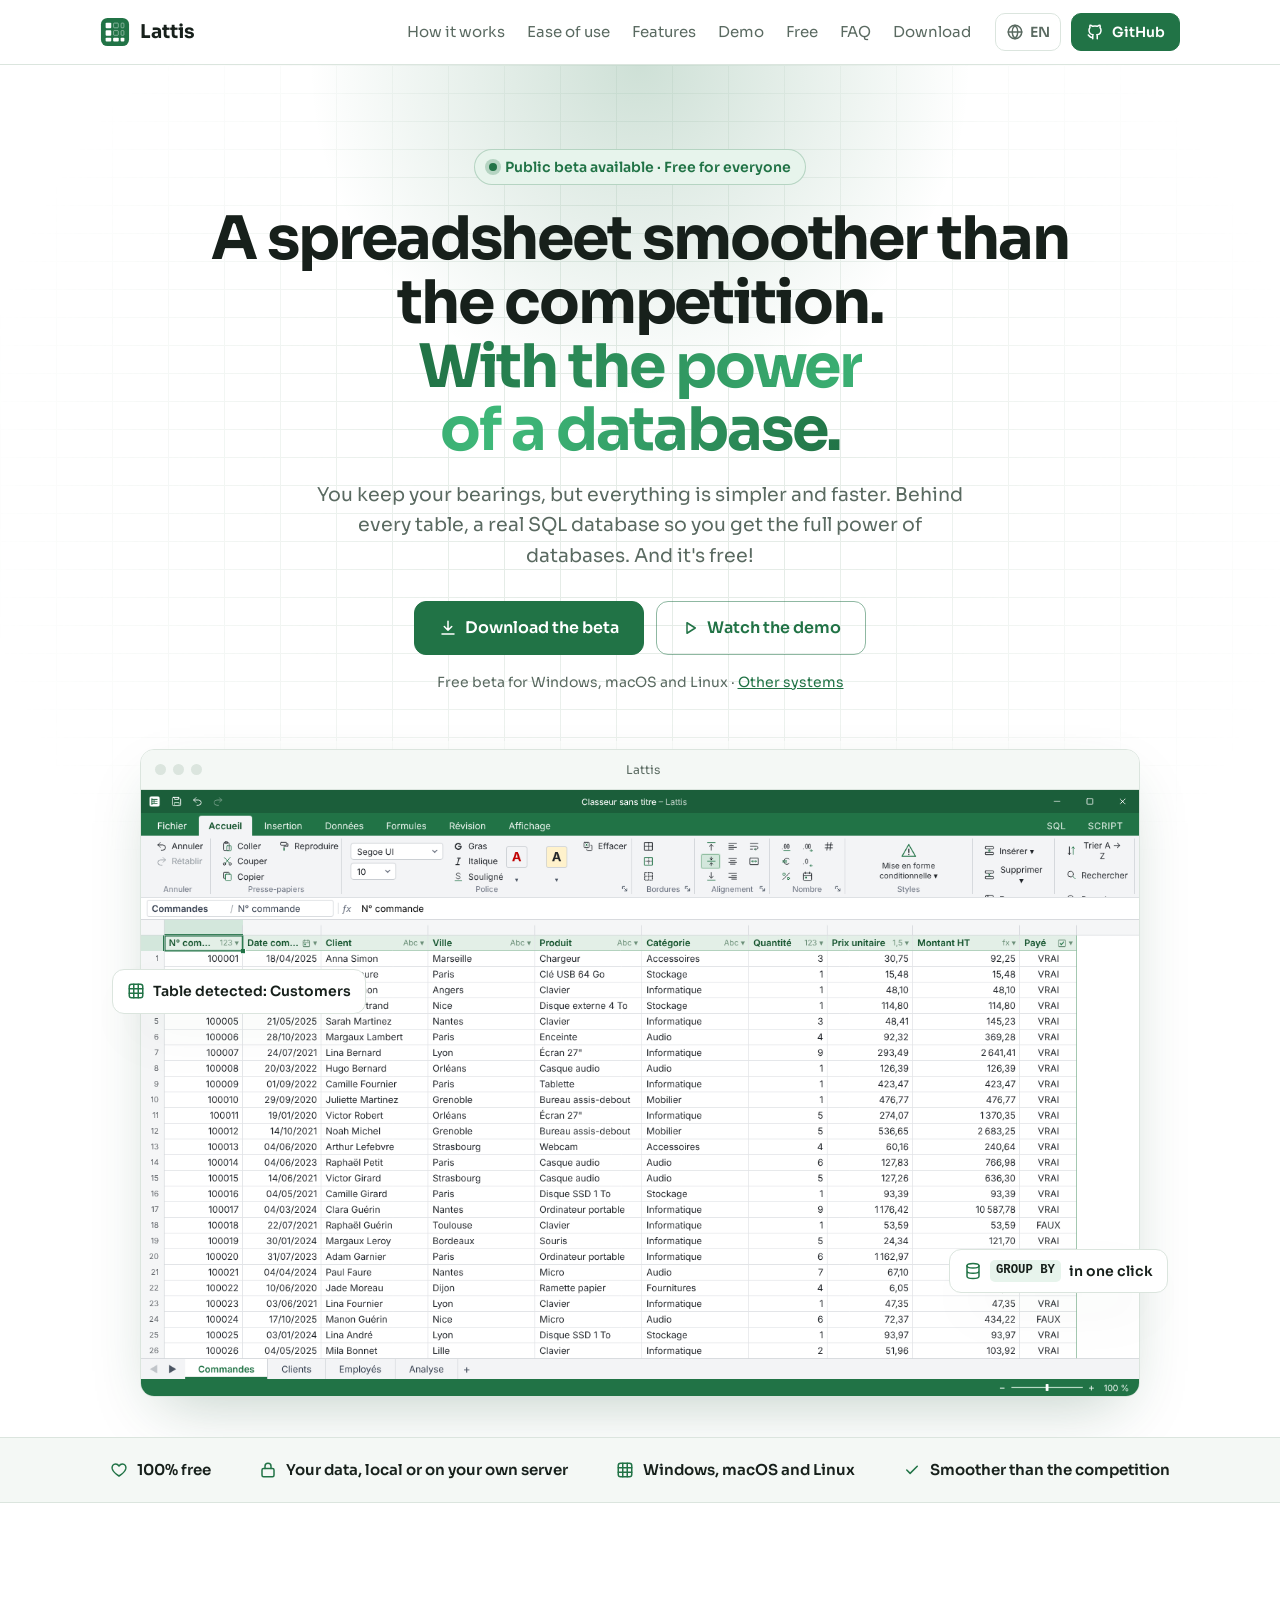
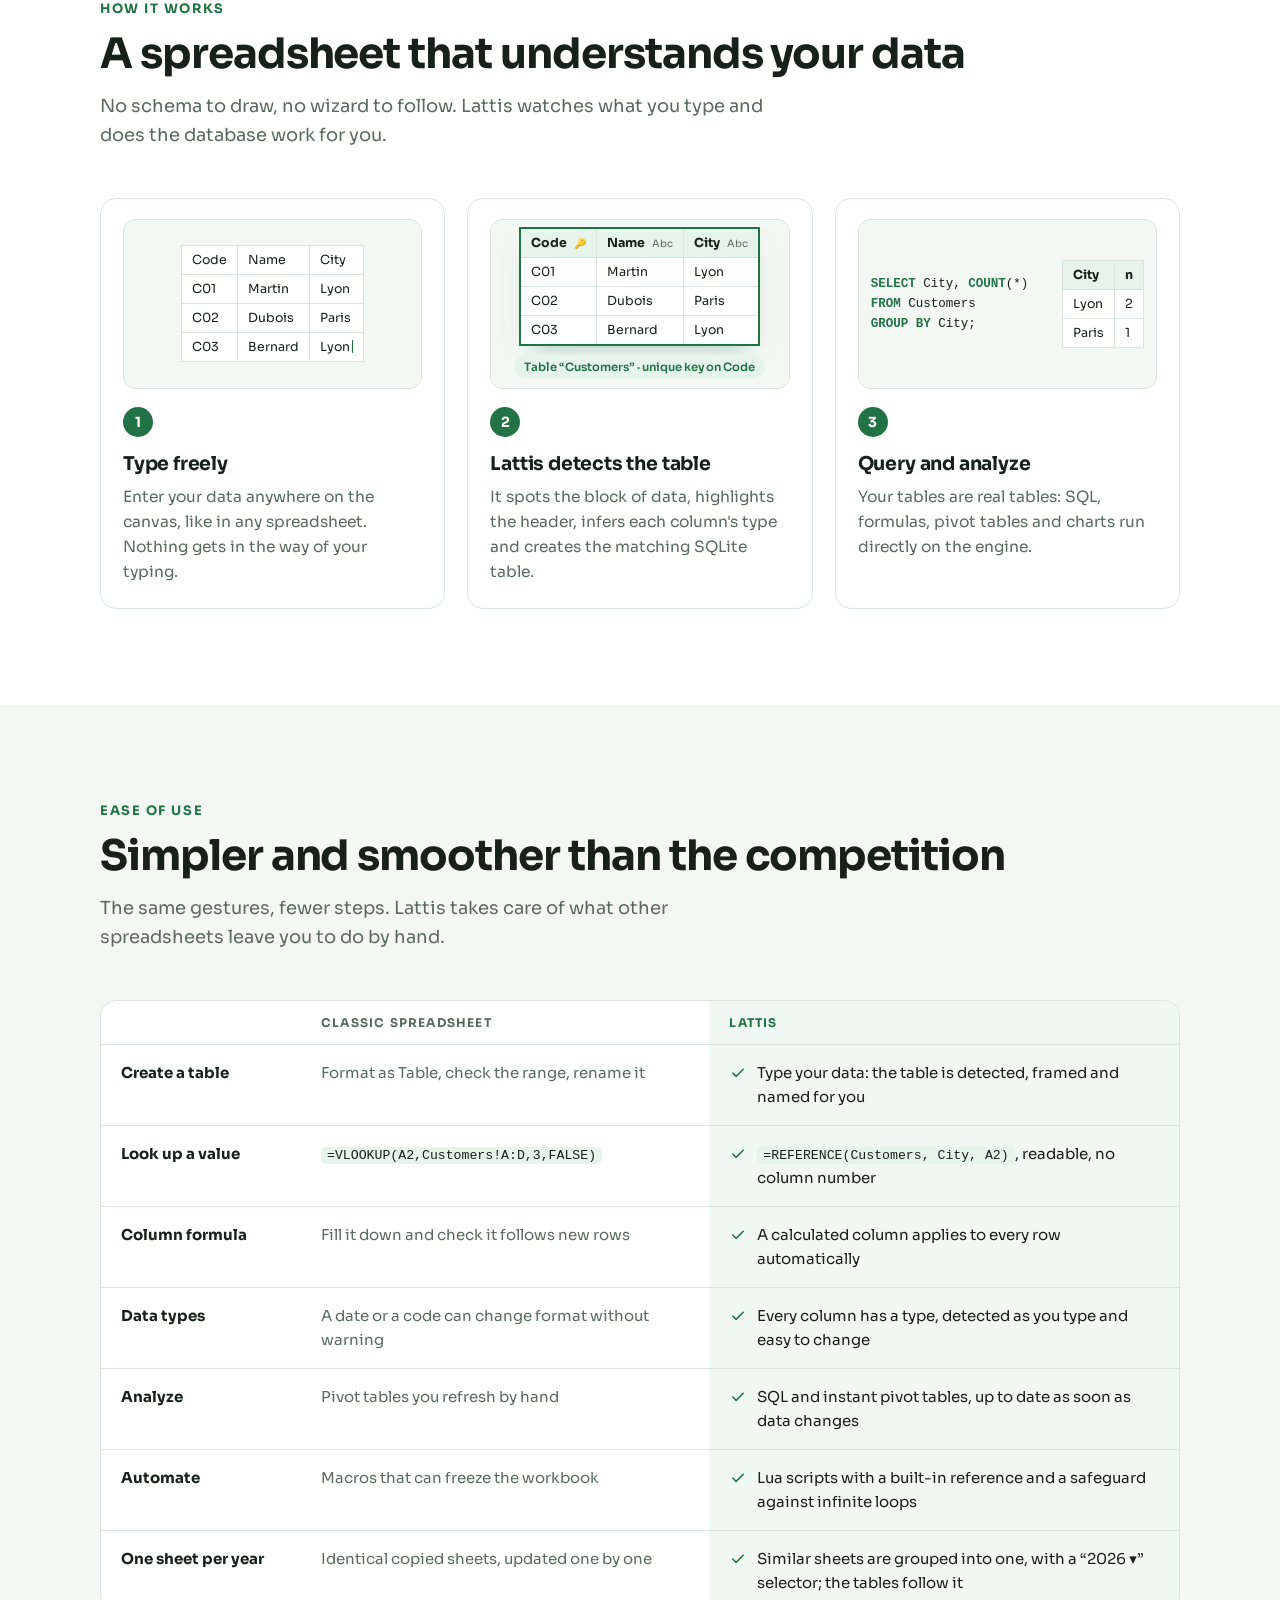
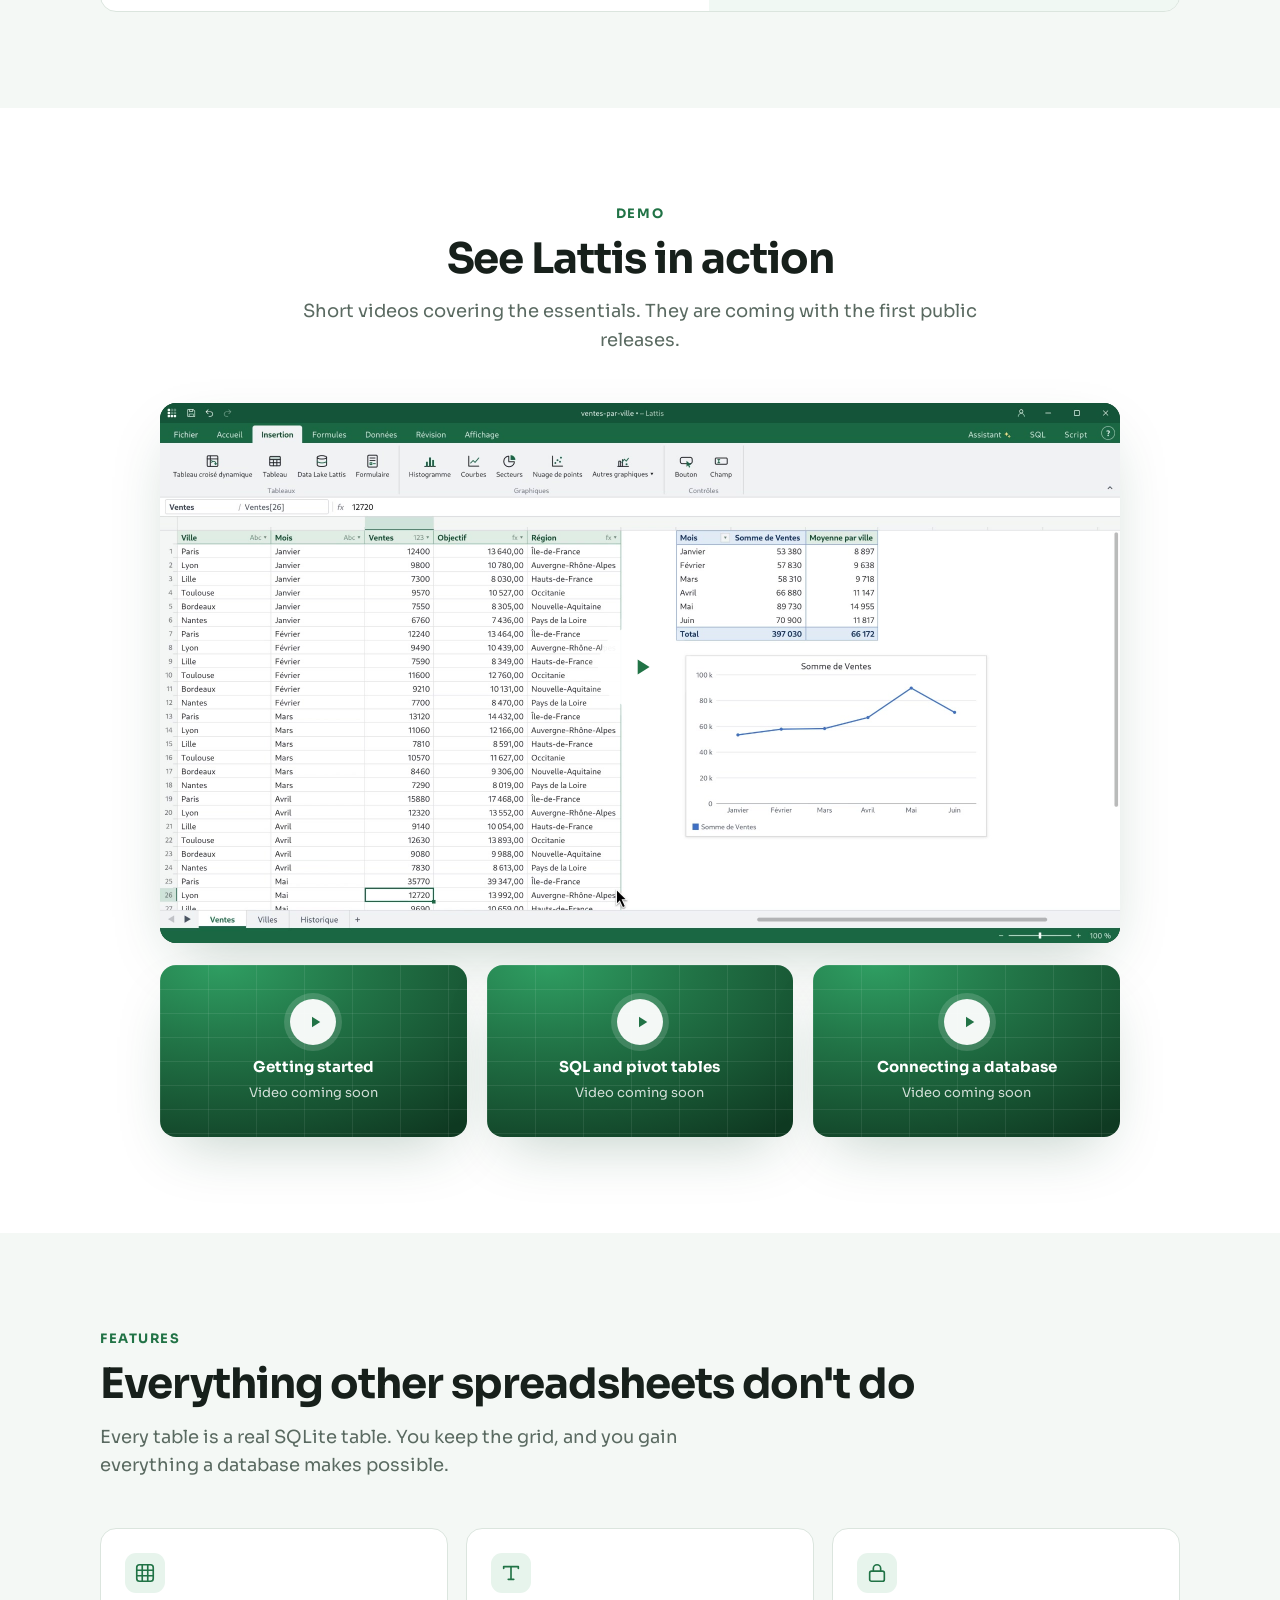
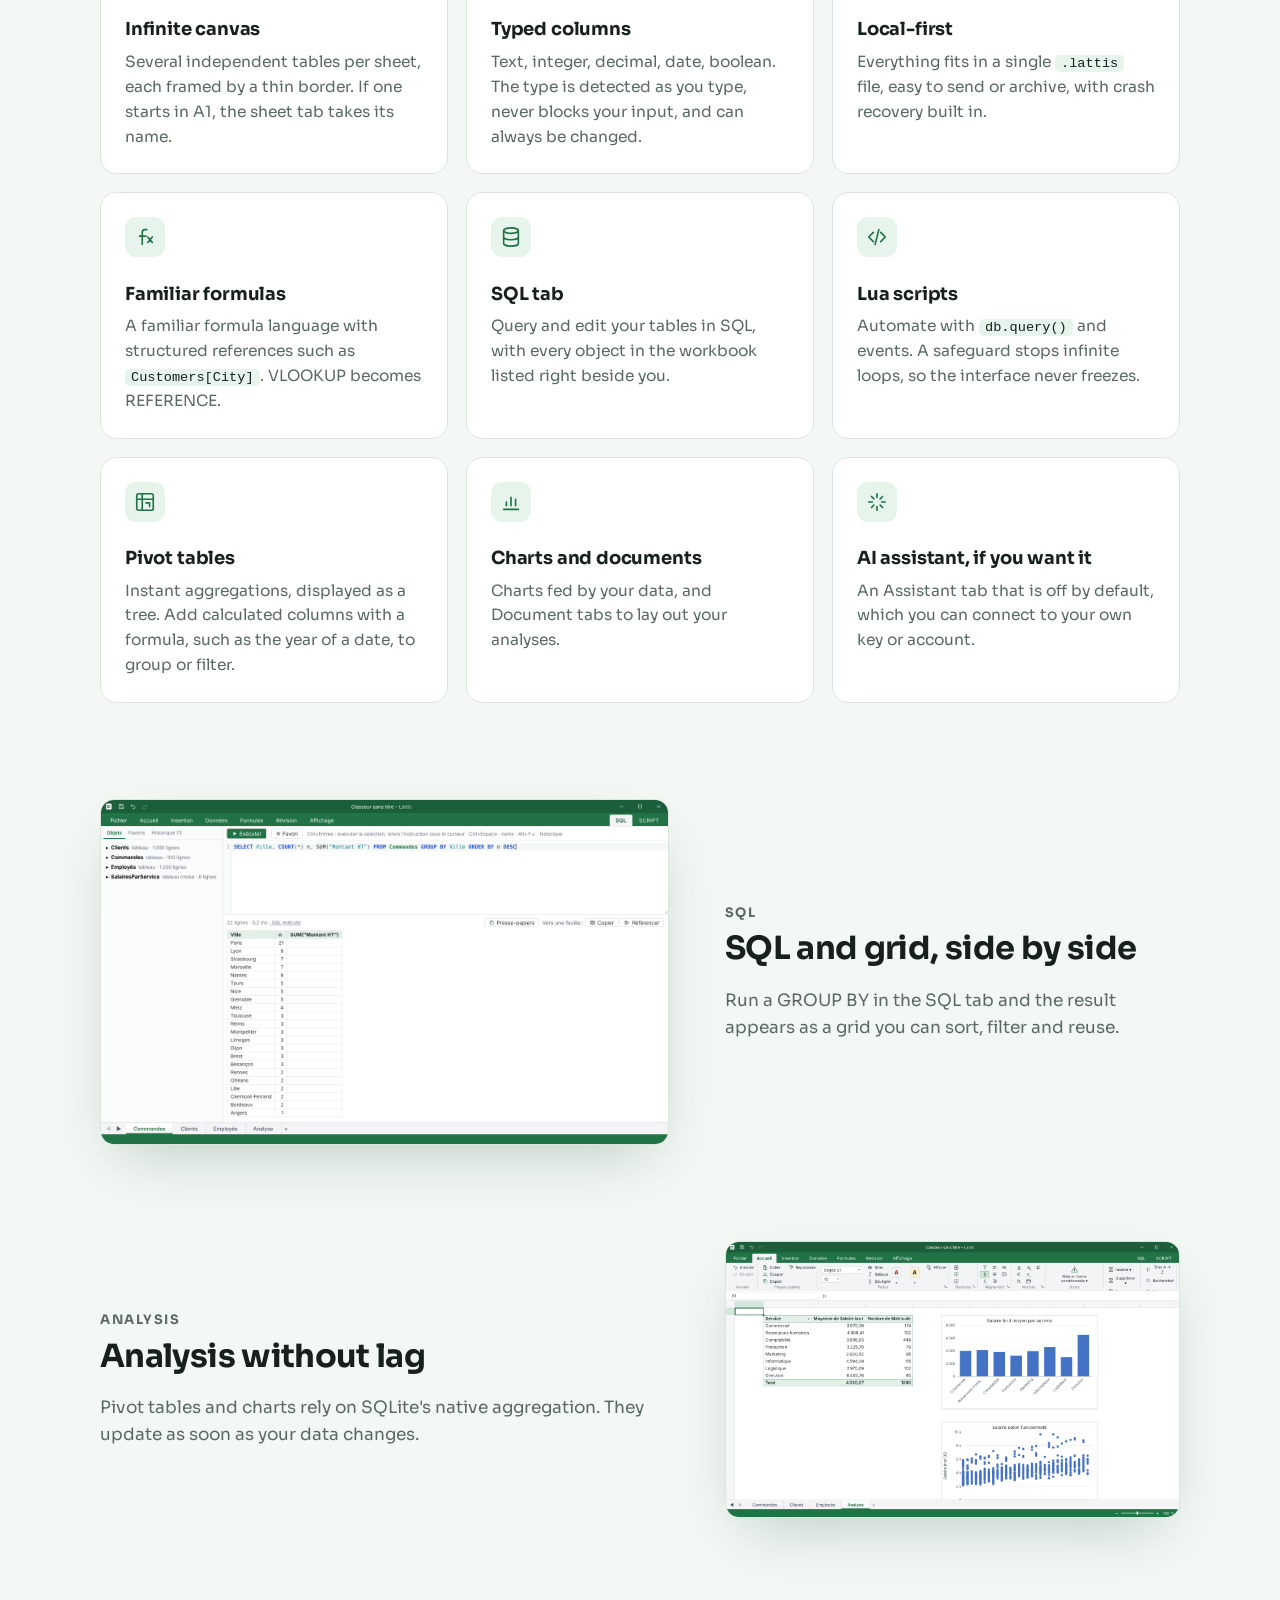
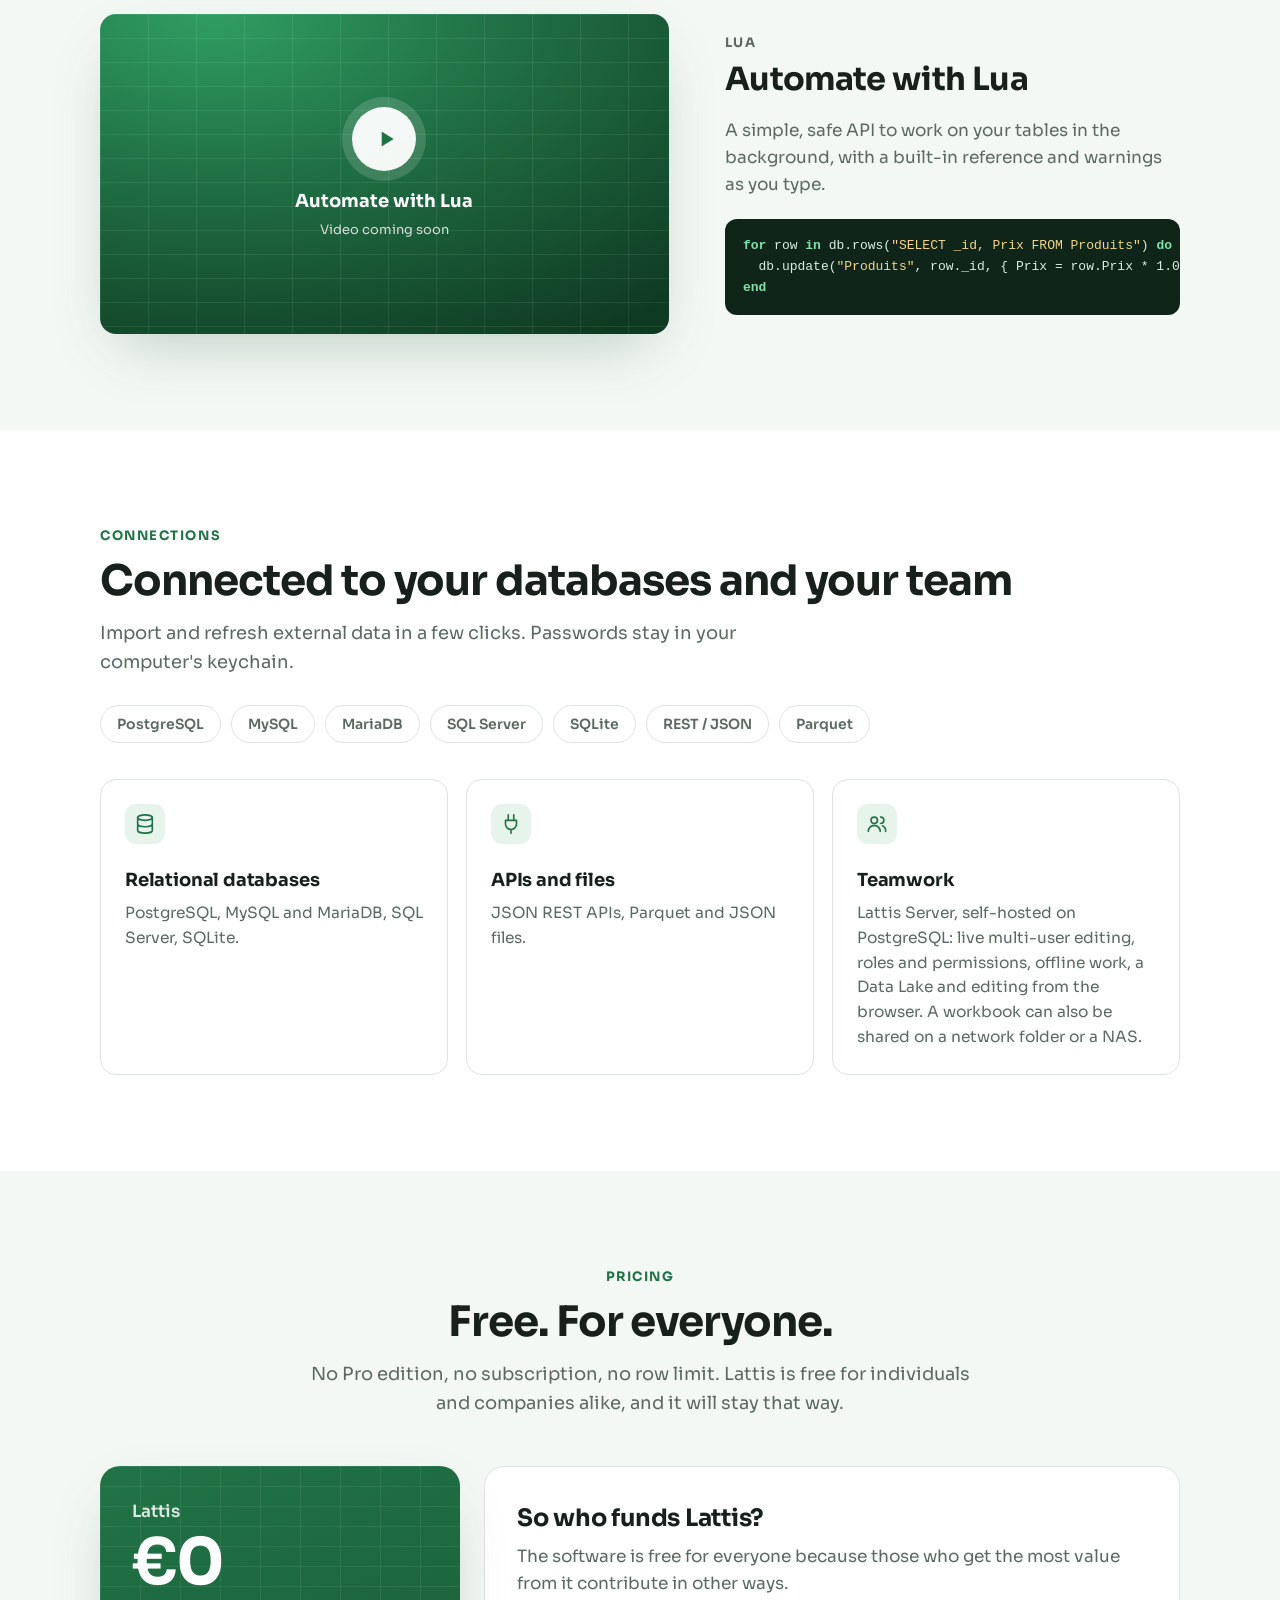
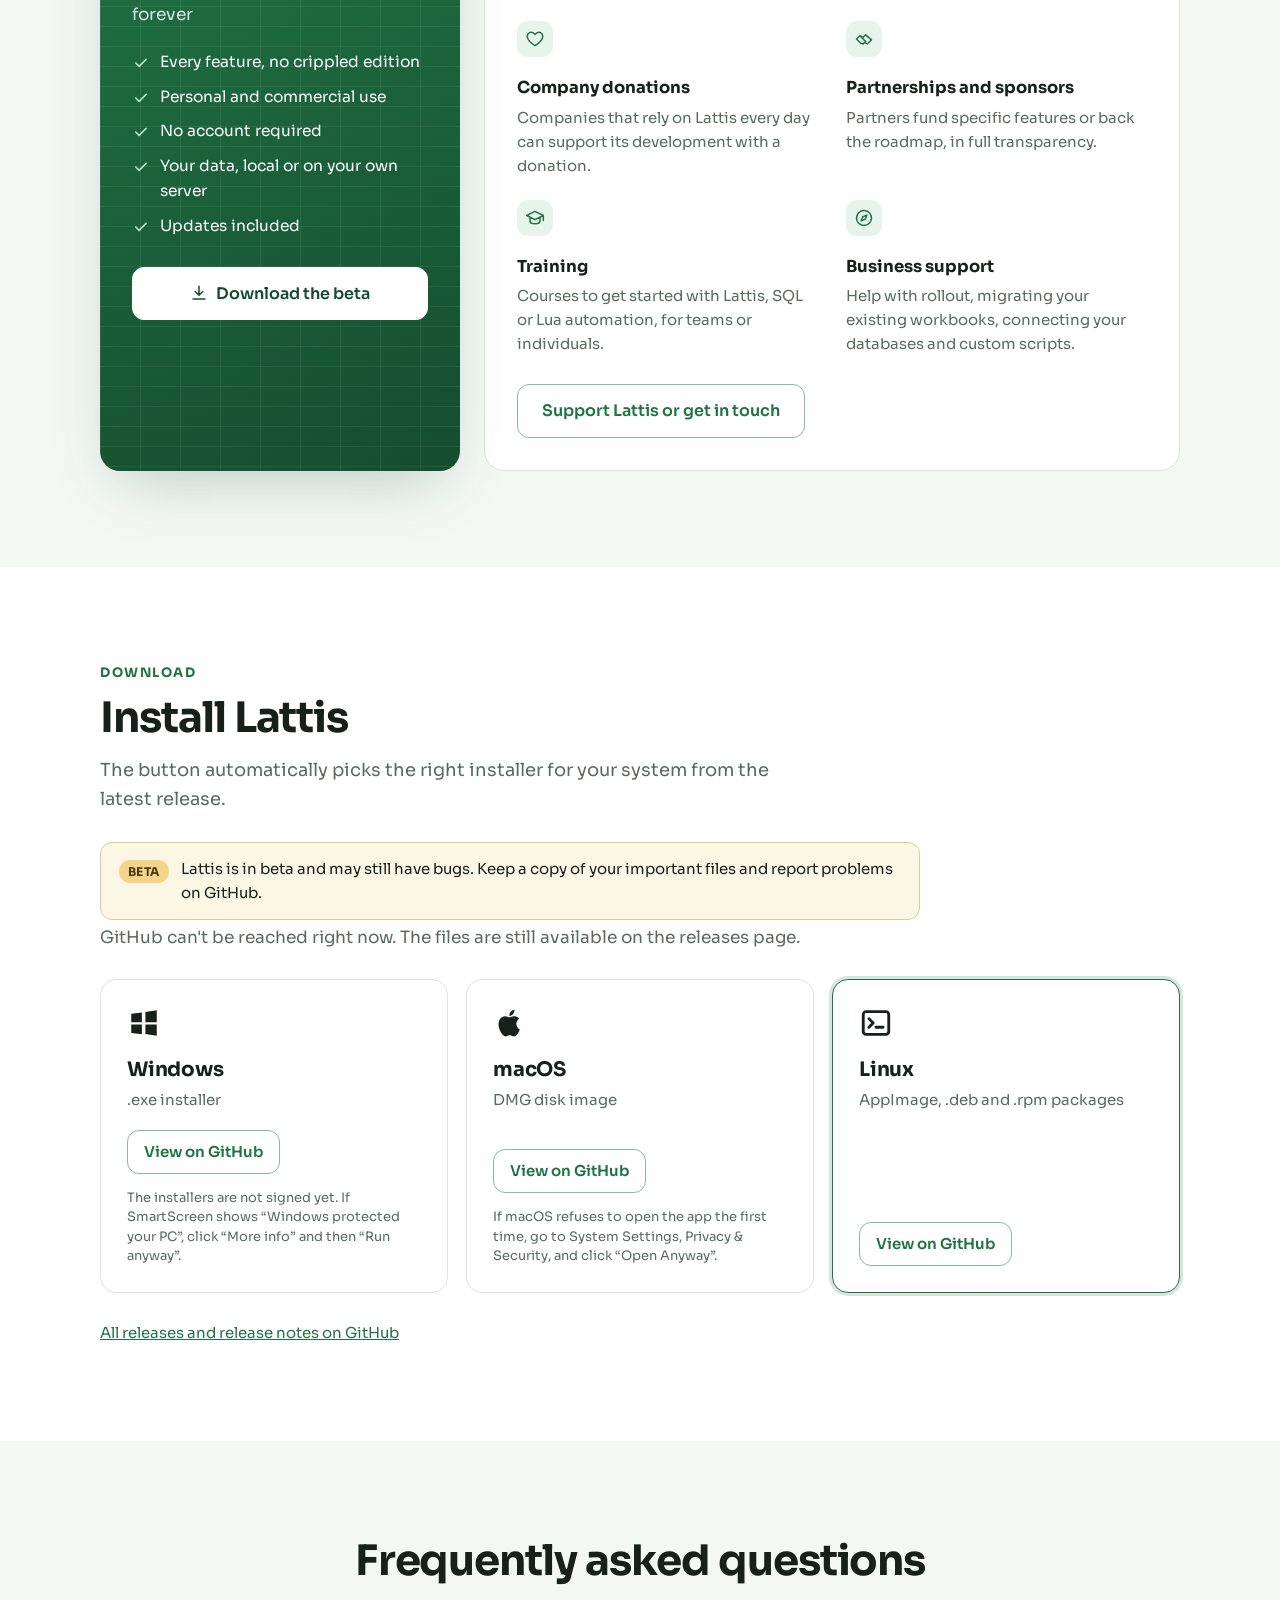
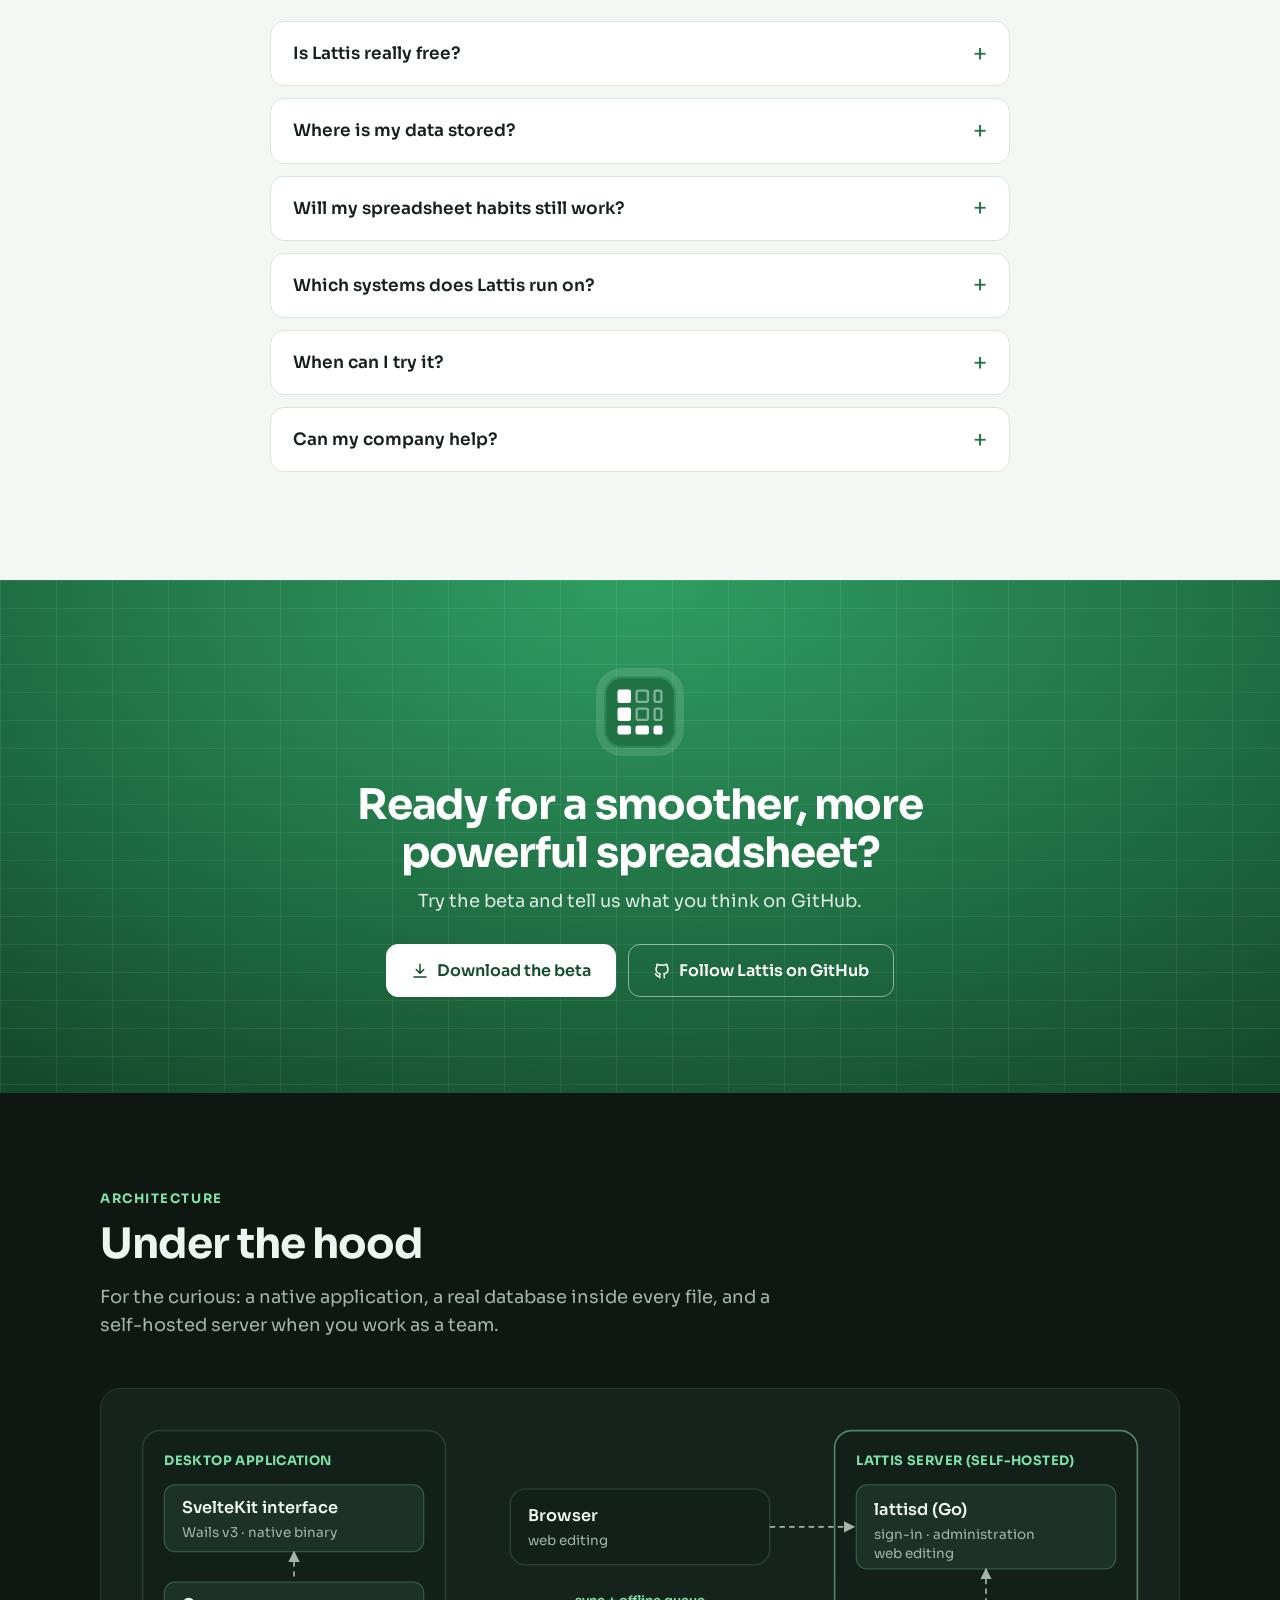
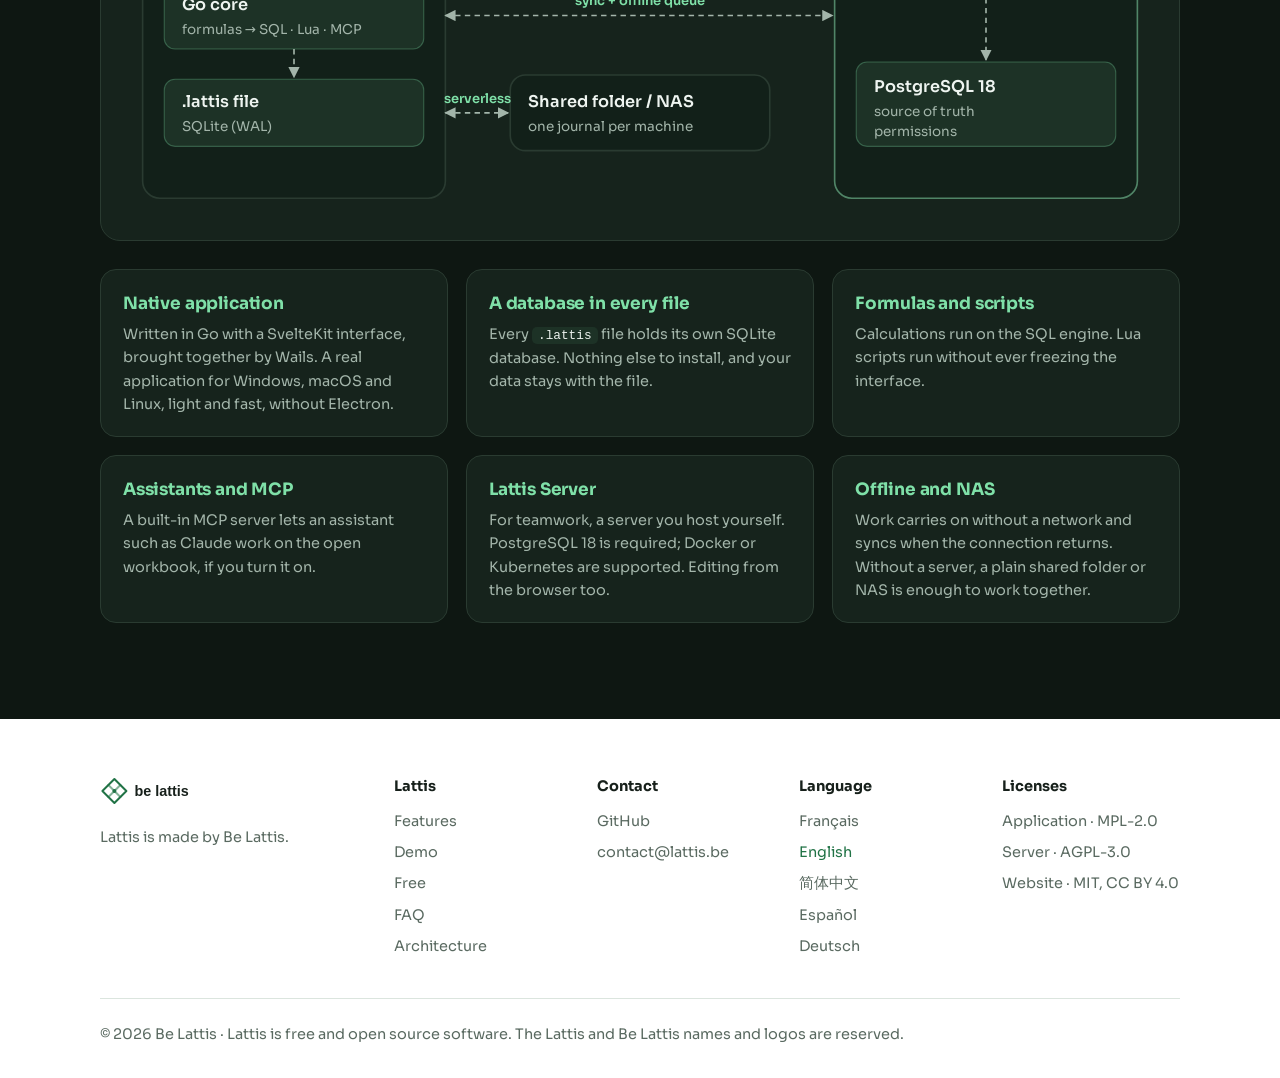
==== commit 82b0df5d: "Démo : vidéo « Lattis en 2 minutes » servie par YouTube (youtube-nocookie, chargée au clic) Co-Autho" ====
--- a/index.html
+++ b/index.html
@@ -143,11 +143,11 @@
 <p class="kicker">Démo</p>
 <h2>Voyez Lattis en action</h2>
 <p class="lead">De courtes vidéos pour découvrir l'essentiel. Elles arrivent avec les premières versions publiques.</p>
-<div class="video main has-video">
-<video controls preload="none" playsinline poster="assets/video/fr/poster.jpg" aria-label="Lattis en 2 minutes">
-<source src="assets/video/fr/lattis-2-minutes.mp4" type="video/mp4">
-<track kind="subtitles" srclang="fr" label="Français" src="assets/video/fr/sous-titres.vtt">
-</video>
+<div class="video main has-video yt" data-yt="8Ql5Kieguu8">
+<a class="ytbtn" href="https://youtu.be/8Ql5Kieguu8" aria-label="Lattis en 2 minutes (YouTube)">
+<img src="assets/video/fr/poster.jpg" alt="" loading="lazy" width="1280" height="720">
+<span class="play"><svg><use href="#i-play"/></svg></span>
+</a>
 </div>
 <div class="vids">
 <div class="video" role="img" aria-label="Premiers pas (Vidéo bientôt disponible)"><div class="vgrid" aria-hidden="true"></div><span class="play"><svg><use href="#i-play"/></svg></span><strong>Premiers pas</strong><em>Vidéo bientôt disponible</em></div>
@@ -325,5 +325,6 @@
 <script>document.querySelectorAll('[data-lang]').forEach(function(a){a.addEventListener('click',function(){try{localStorage.setItem('lattis-lang',a.dataset.lang)}catch(e){}})});document.addEventListener('click',function(e){var l=document.querySelector('.lang');if(l&&l.open&&!l.contains(e.target))l.open=false});</script>
 <script>window.LATTIS_DL={for:"Télécharger la bêta pour {os}",version:"Version :",soon:"Aucune version publiée pour l'instant. La première arrive bientôt : suivez le dépôt GitHub pour être prévenu.",error:"Impossible de joindre GitHub pour l'instant. Les fichiers restent disponibles sur la page des versions.",none:"Voir sur GitHub",beta:"Bêta",portable:"Portable"};</script>
 <script src="download.js" defer></script>
+<script>document.querySelectorAll('.yt').forEach(function(v){v.querySelector('a').addEventListener('click',function(e){e.preventDefault();var f=document.createElement('iframe');f.src='https://www.youtube-nocookie.com/embed/'+v.dataset.yt+'?autoplay=1&rel=0&hl=fr&cc_lang_pref=fr';f.title=this.getAttribute('aria-label');f.allow='autoplay; encrypted-media; picture-in-picture; fullscreen';f.allowFullscreen=true;v.innerHTML='';v.appendChild(f)})});</script>
 </body>
 </html>
--- a/style.css
+++ b/style.css
@@ -337,3 +337,9 @@
 .techs code{background:var(--soft);color:var(--txt)}
 @media (max-width:980px){.techs{grid-template-columns:1fr 1fr}}
 @media (max-width:680px){.techs{grid-template-columns:1fr}.archfig{padding:12px;border-radius:14px}}
+
+/* Vidéo YouTube : vignette locale, lecteur chargé au clic (youtube-nocookie) */
+.video.yt{position:relative}
+.video.yt .ytbtn,.video.yt iframe{position:absolute;inset:0;width:100%;height:100%;border:0;display:flex;align-items:center;justify-content:center}
+.video.yt img{position:absolute;inset:0;width:100%;height:100%;object-fit:cover}
+.video.yt .play{position:relative;z-index:1}
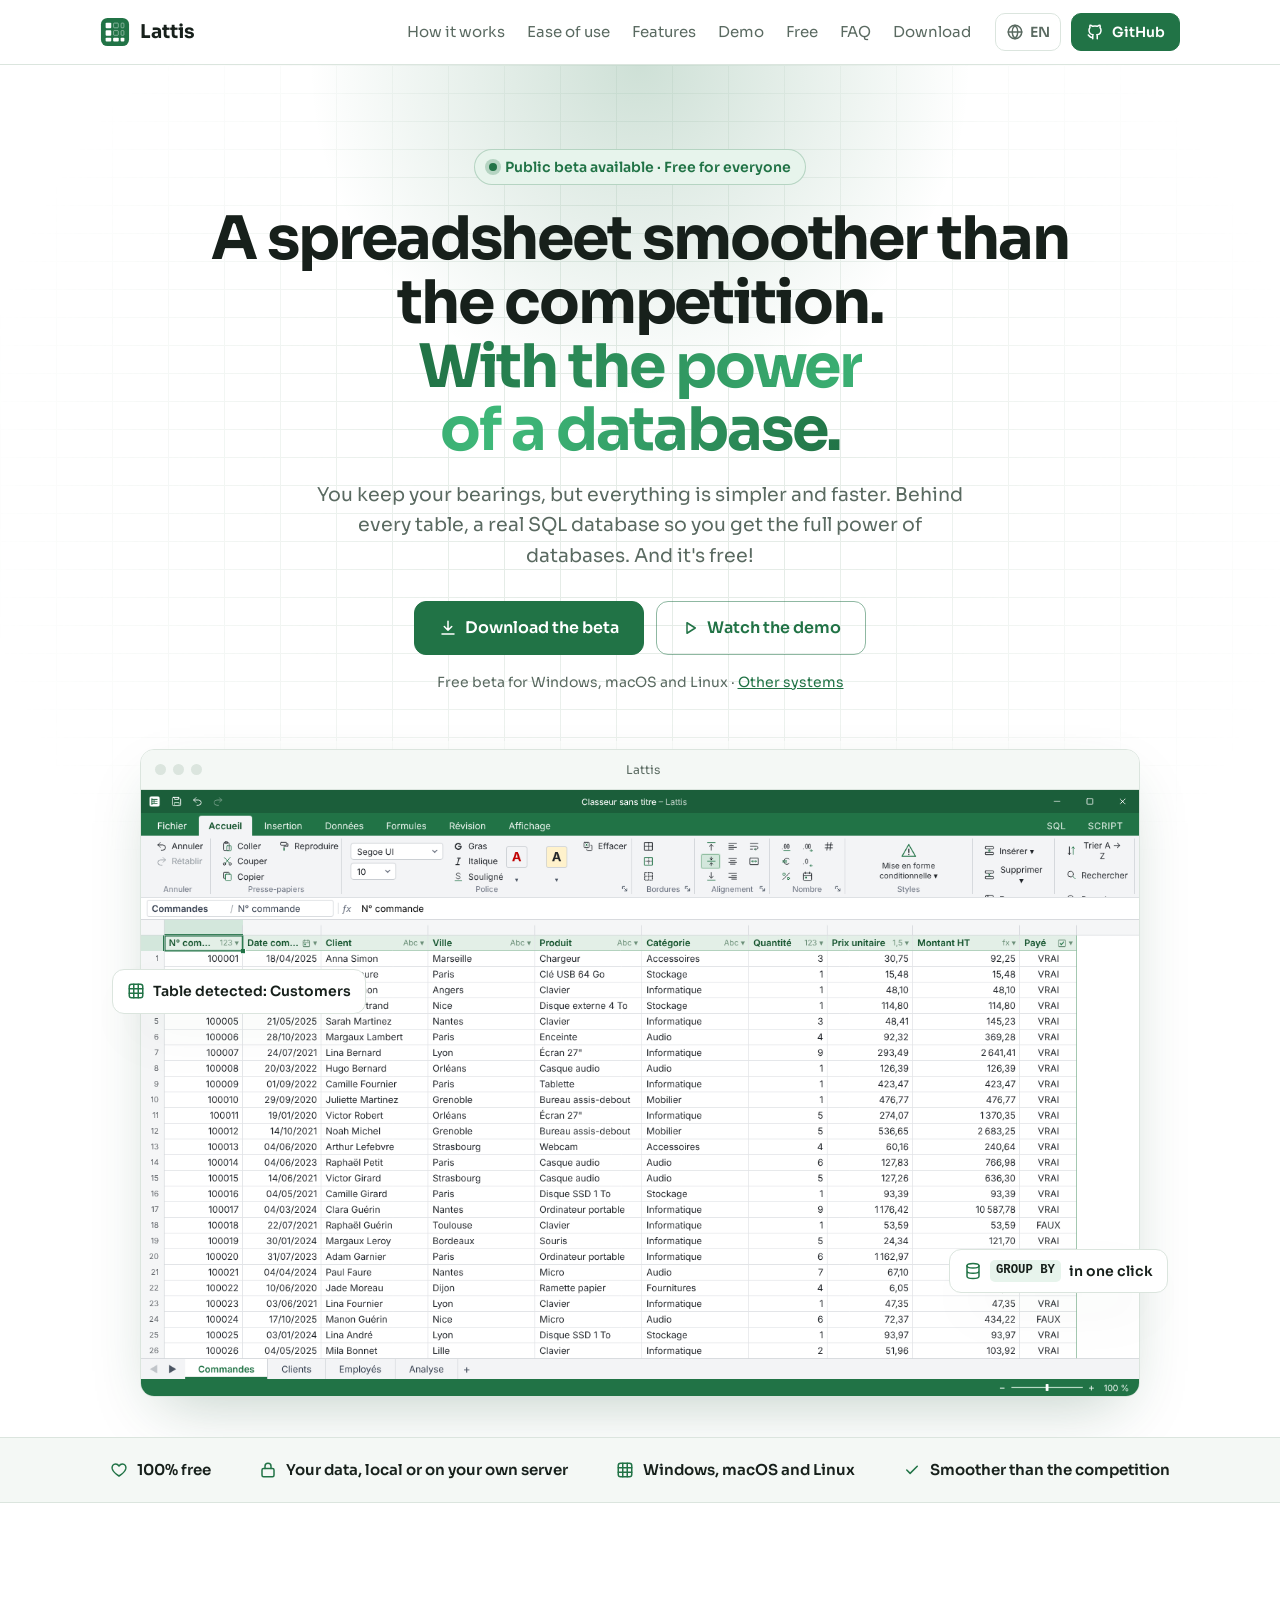
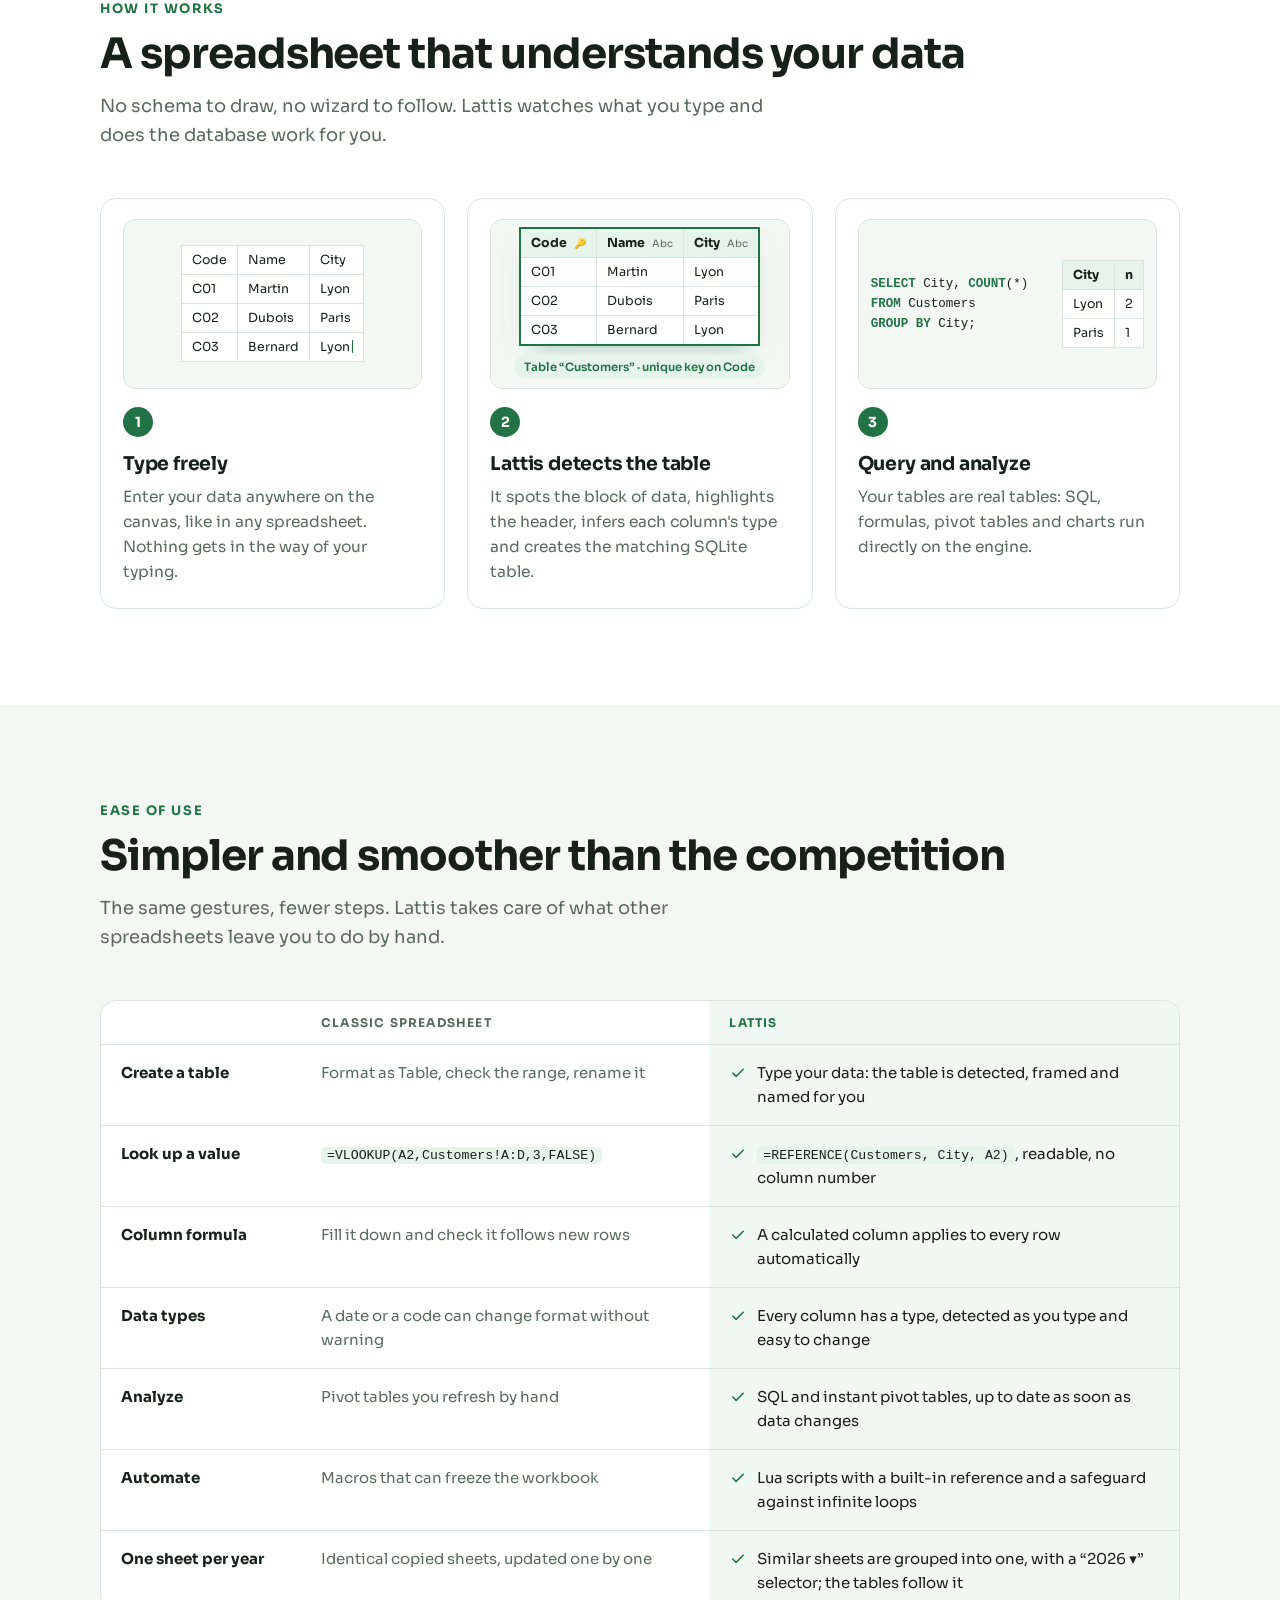
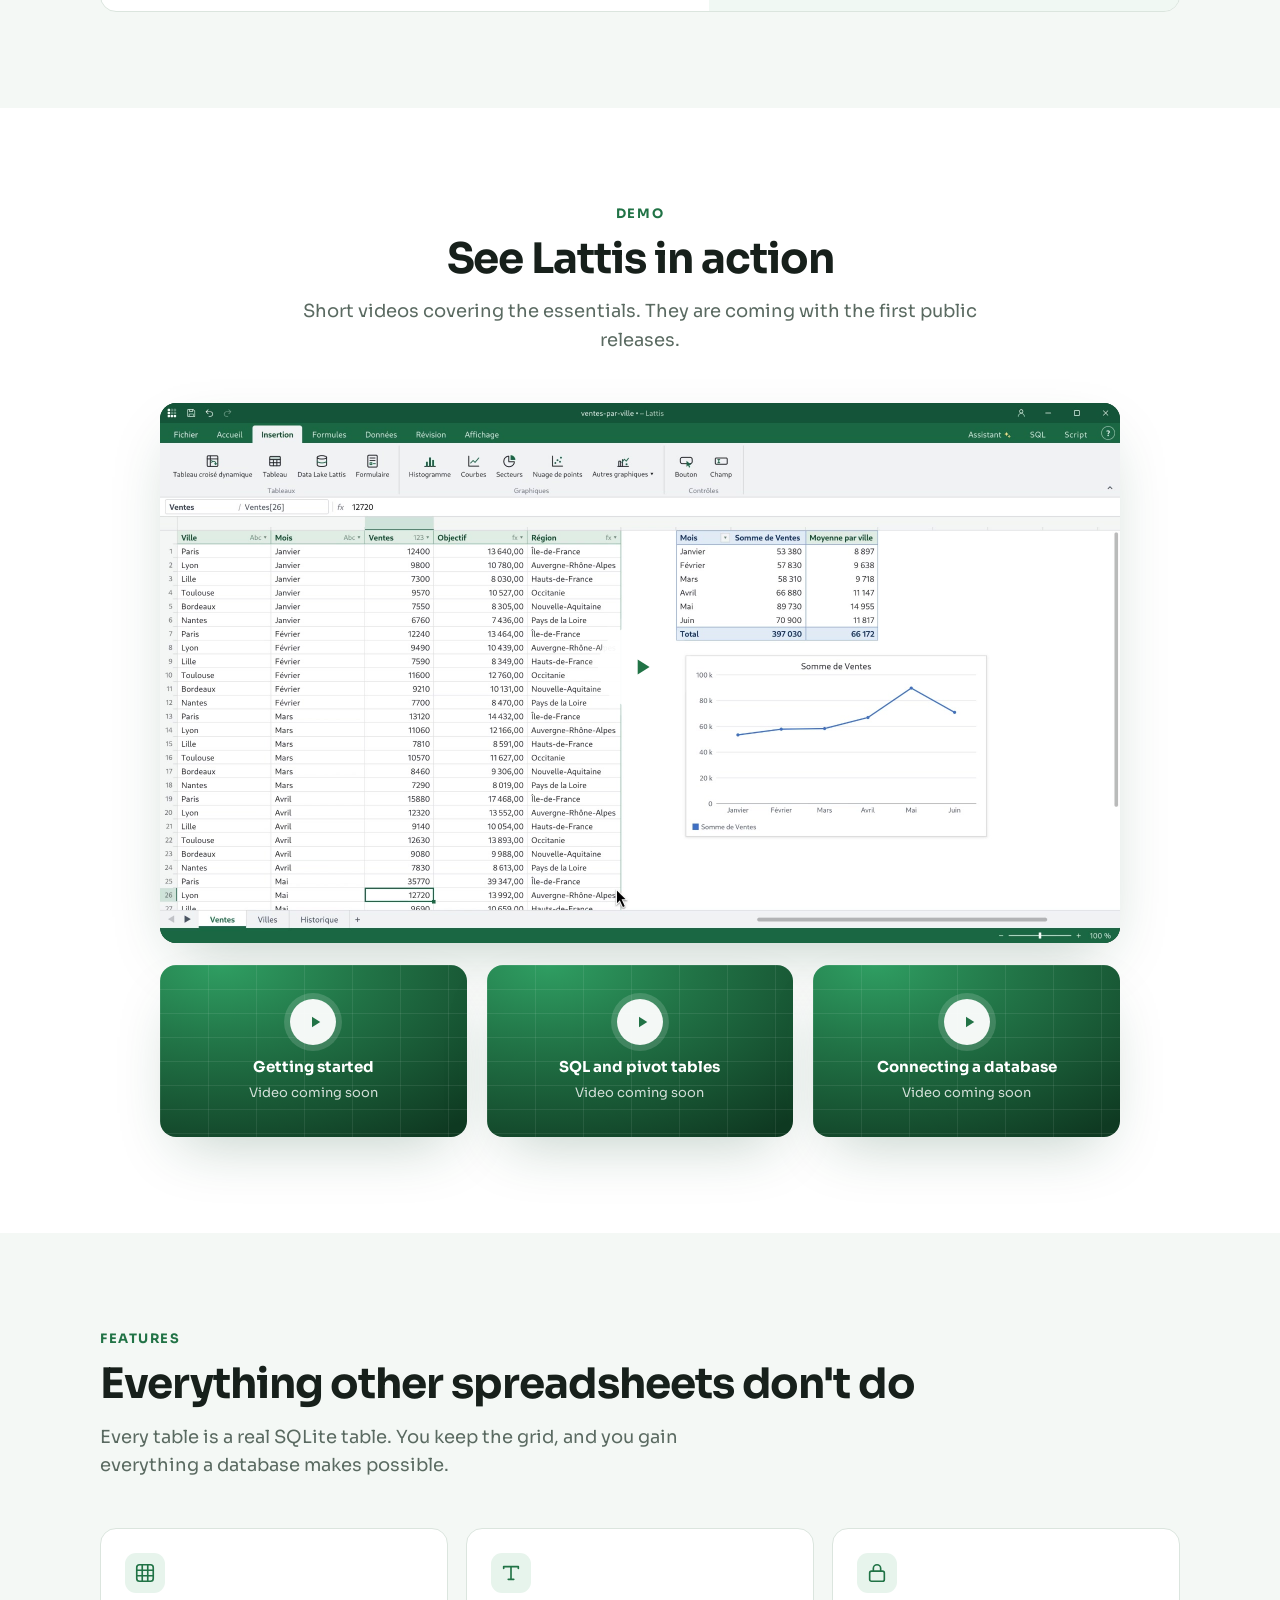
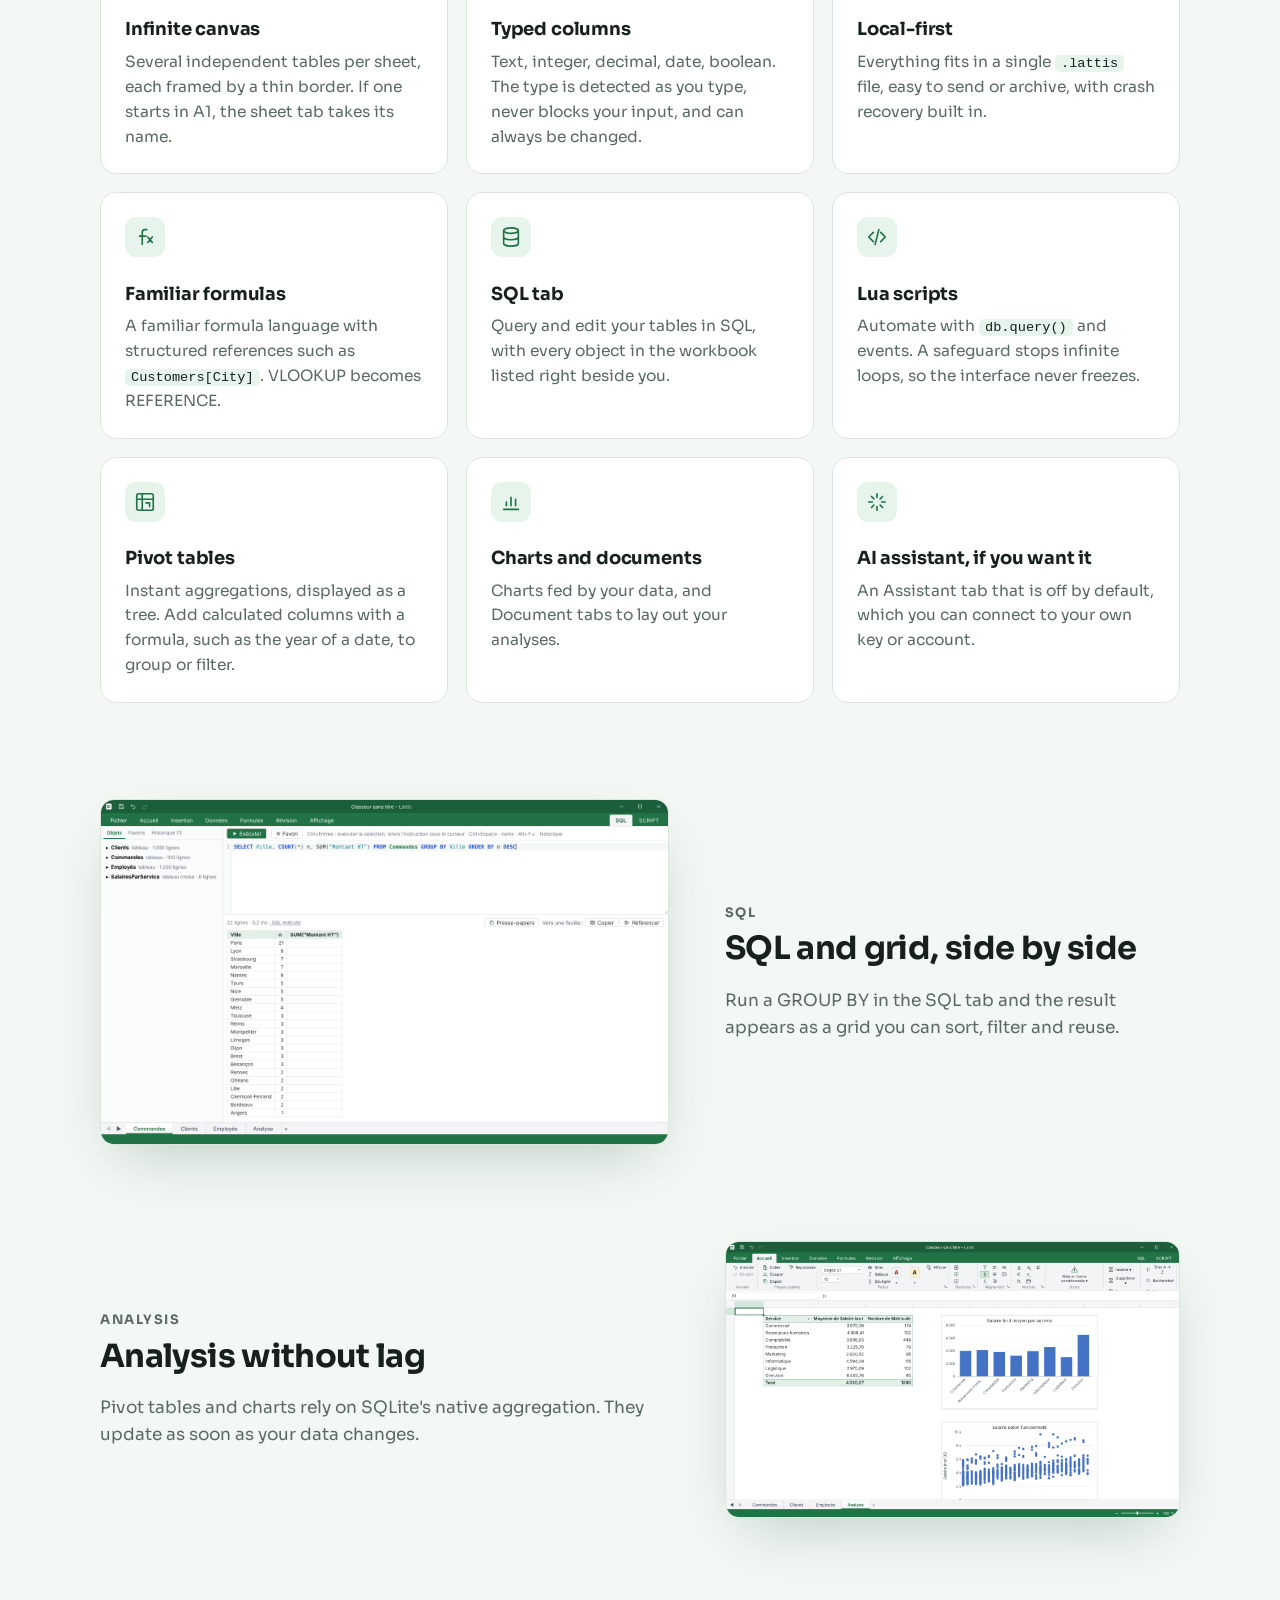
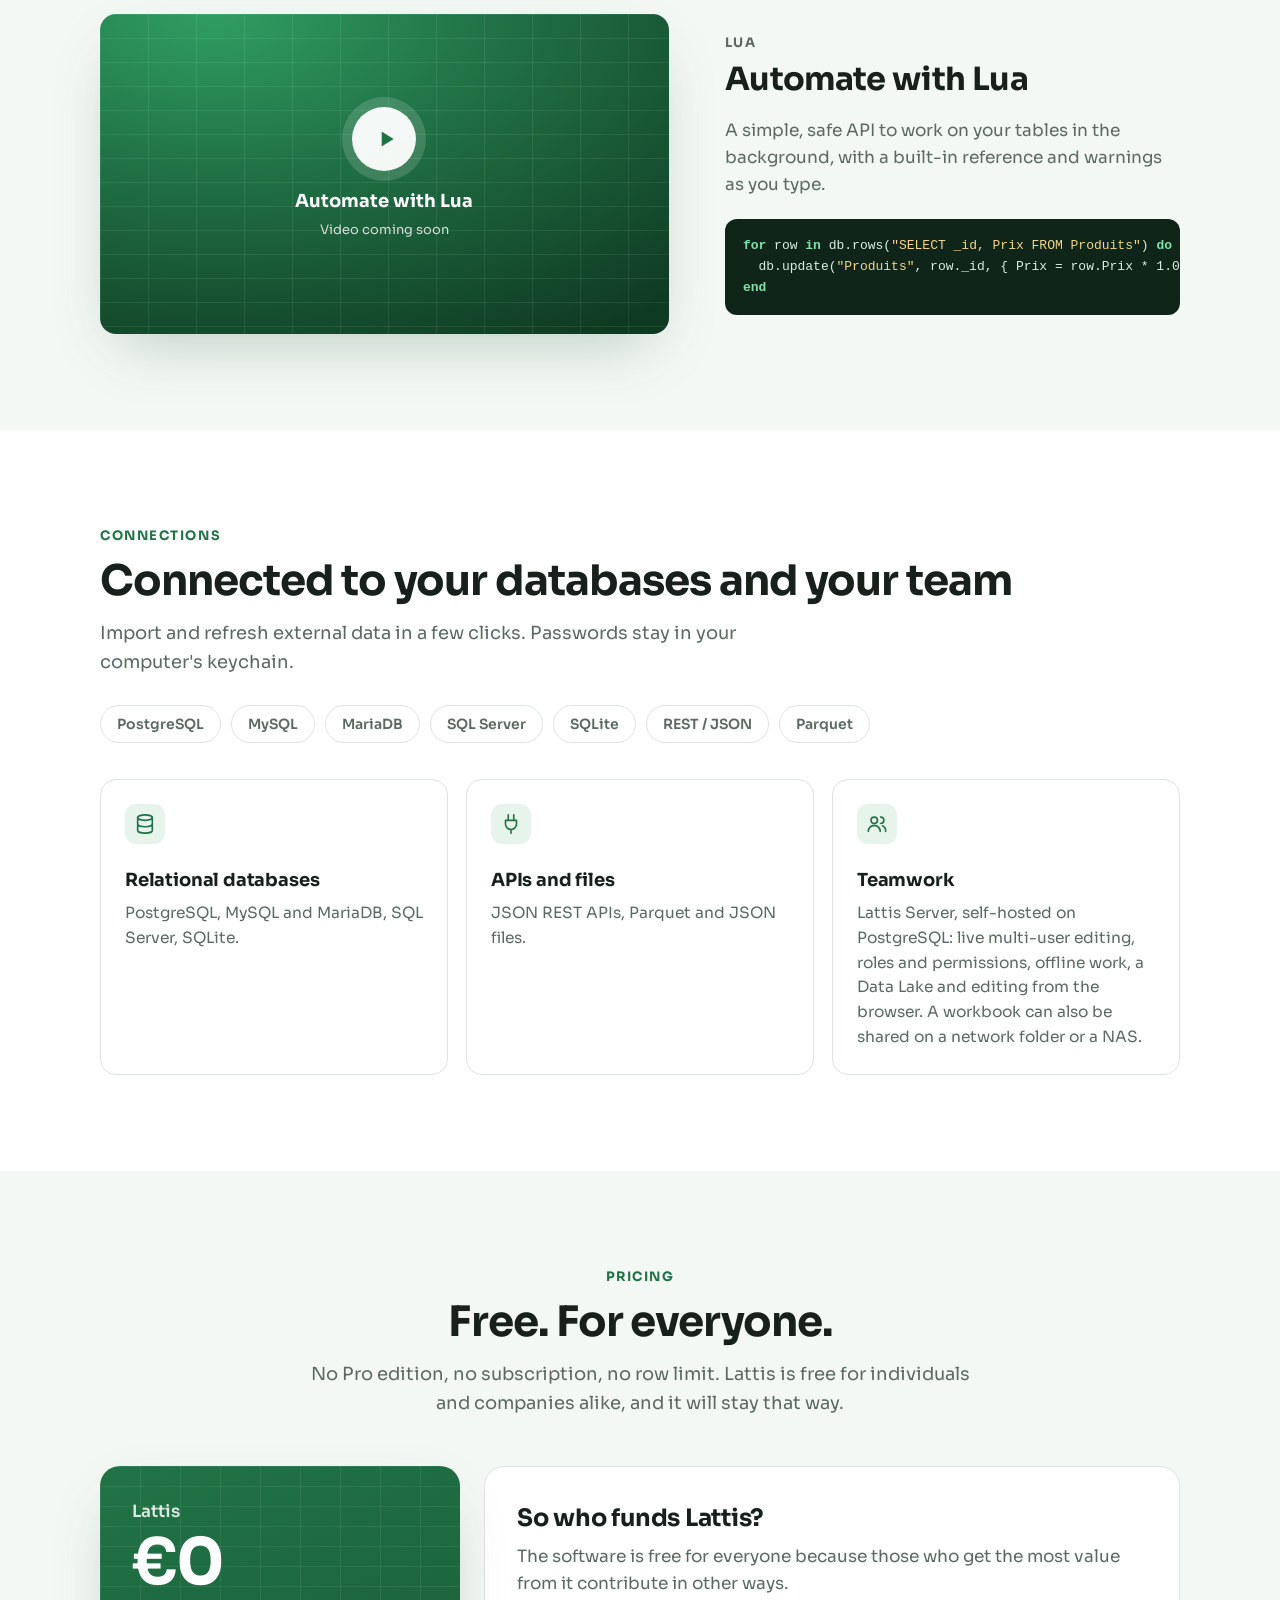
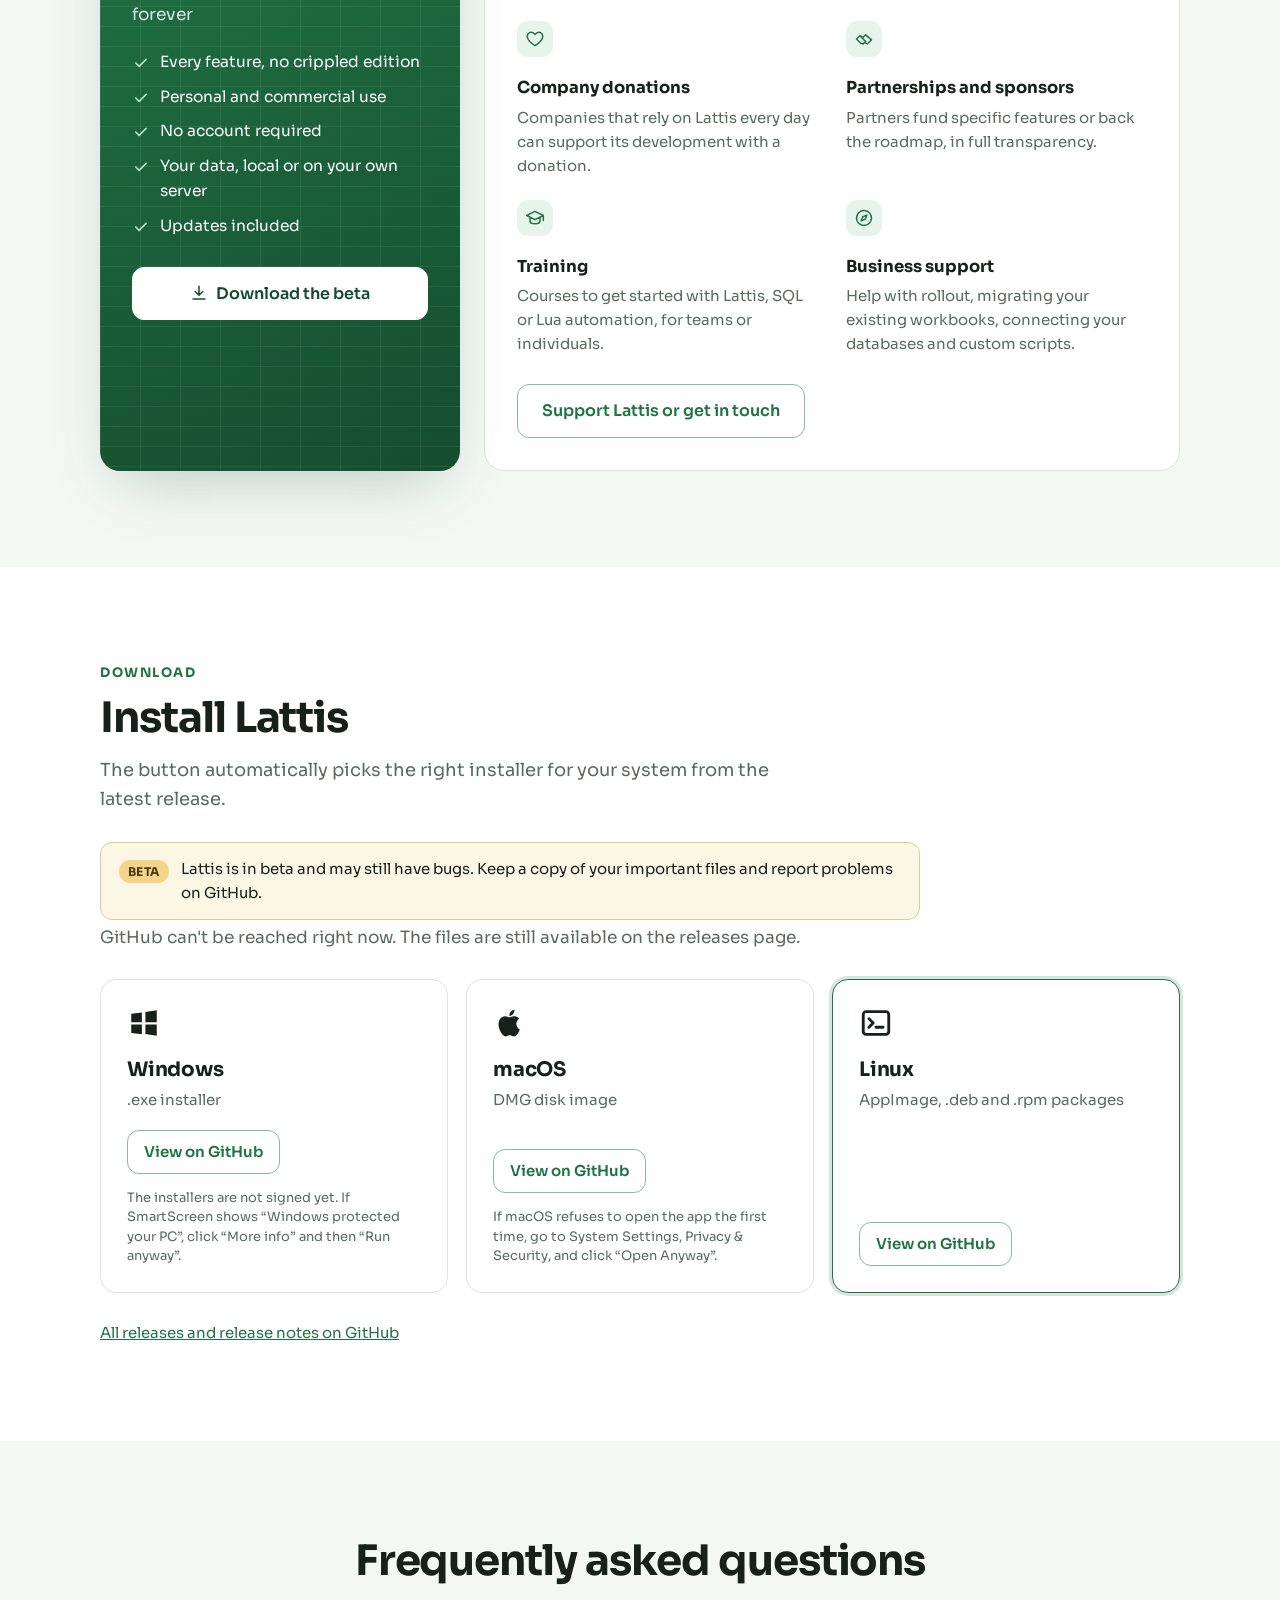
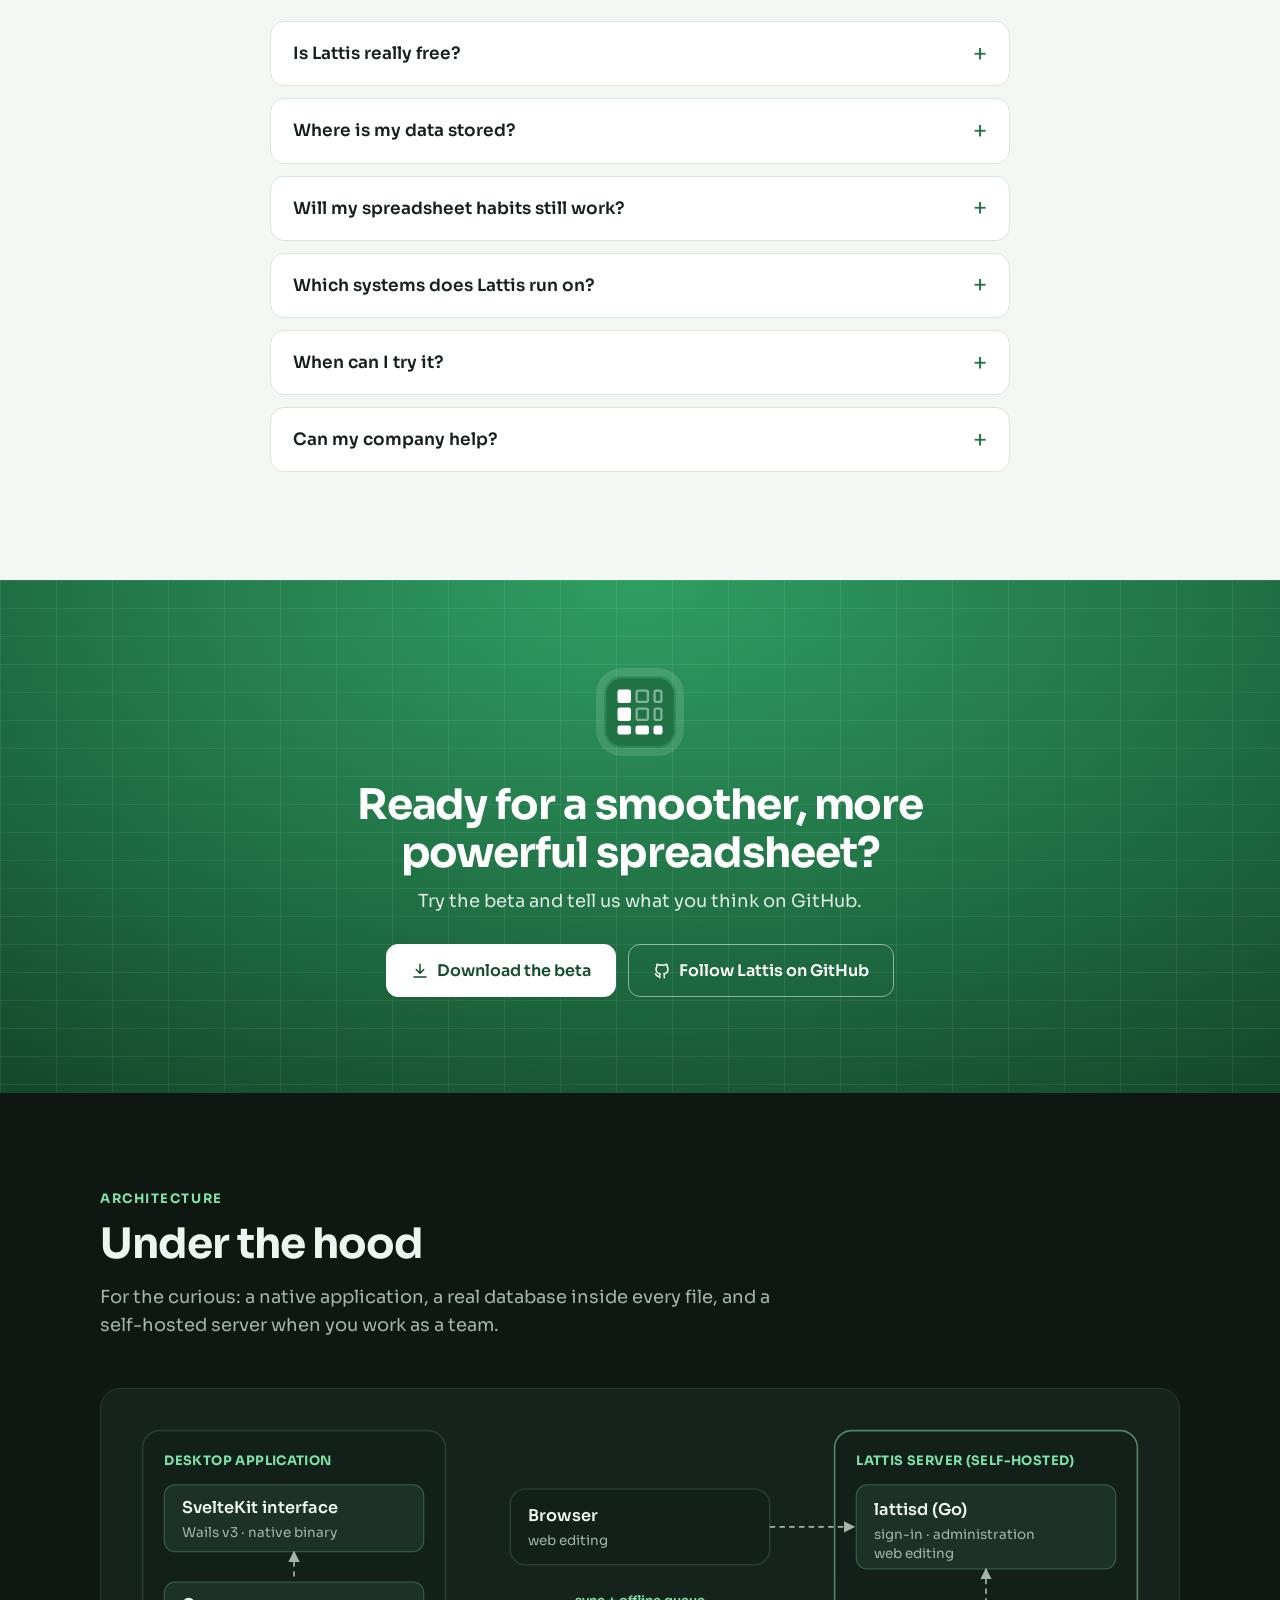
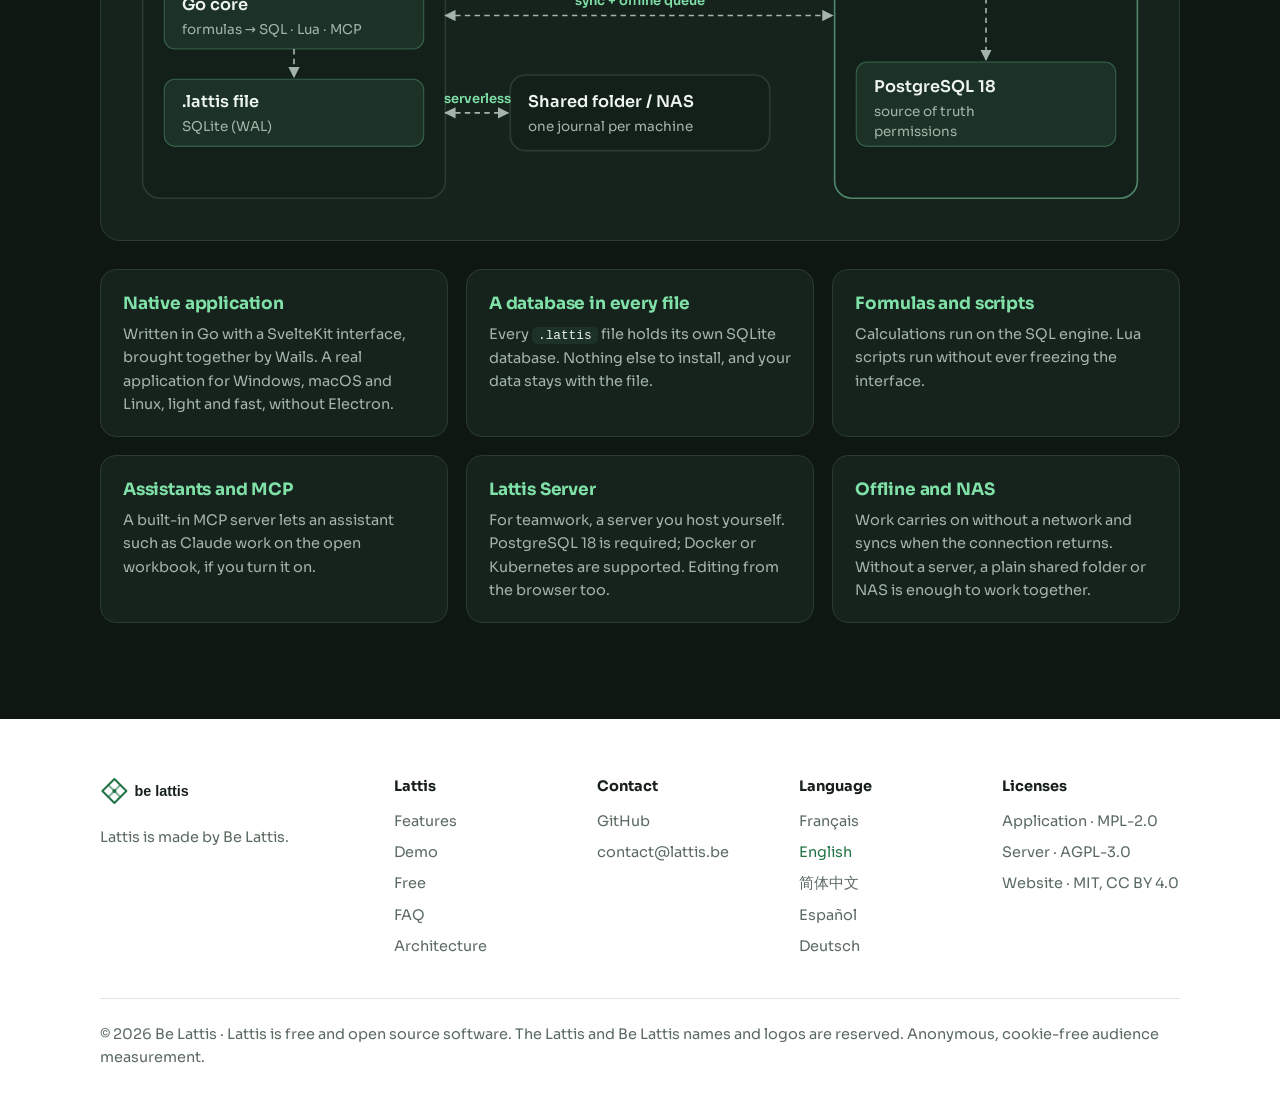
==== commit 43c368d3: "Pied de page : mention de la mesure d'audience anonyme sans cookie Co-Authored-By: Claude Opus 5.5 (" ====
--- a/index.html
+++ b/index.html
@@ -21,6 +21,7 @@
 <link rel="preconnect" href="https://fonts.googleapis.com"><link rel="preconnect" href="https://fonts.gstatic.com" crossorigin>
 <link rel="stylesheet" href="https://fonts.googleapis.com/css2?family=Sora:wght@400;500;600;700&display=swap">
 <link rel="stylesheet" href="style.css">
+<script defer src="https://umami.triboulin.fr/script.js" data-website-id="b6e283b5-1533-4292-bc06-e1d77cc3cb3a"></script>
 <script>(function(){try{var s=localStorage.getItem('lattis-lang');if(s)return;var n=(navigator.language||'').slice(0,2).toLowerCase();if(['en','zh','es','de'].indexOf(n)>=0)location.replace(n+'/'+location.hash)}catch(e){}})();</script>
 </head>
 <body>
@@ -320,7 +321,7 @@
 <div><strong>Langue</strong><a href="" hreflang="fr" lang="fr" data-lang="fr" aria-current="true">Français</a><a href="en/" hreflang="en" lang="en" data-lang="en">English</a><a href="zh/" hreflang="zh" lang="zh" data-lang="zh">简体中文</a><a href="es/" hreflang="es" lang="es" data-lang="es">Español</a><a href="de/" hreflang="de" lang="de" data-lang="de">Deutsch</a></div>
 <div><strong>Licences</strong><a href="https://github.com/Be-Lattis/lattis-app">Application · MPL-2.0</a><a href="https://github.com/Be-Lattis/lattis-server">Serveur · AGPL-3.0</a><a href="https://github.com/Be-Lattis/website">Site · MIT, CC BY 4.0</a></div>
 </div>
-<p class="copy">© 2026 Be Lattis · Lattis est un logiciel libre et gratuit. Les noms et logos Lattis et Be Lattis restent réservés.</p>
+<p class="copy">© 2026 Be Lattis · Lattis est un logiciel libre et gratuit. Les noms et logos Lattis et Be Lattis restent réservés. Mesure d'audience anonyme, sans cookie.</p>
 </div></footer>
 <script>document.querySelectorAll('[data-lang]').forEach(function(a){a.addEventListener('click',function(){try{localStorage.setItem('lattis-lang',a.dataset.lang)}catch(e){}})});document.addEventListener('click',function(e){var l=document.querySelector('.lang');if(l&&l.open&&!l.contains(e.target))l.open=false});</script>
 <script>window.LATTIS_DL={for:"Télécharger la bêta pour {os}",version:"Version :",soon:"Aucune version publiée pour l'instant. La première arrive bientôt : suivez le dépôt GitHub pour être prévenu.",error:"Impossible de joindre GitHub pour l'instant. Les fichiers restent disponibles sur la page des versions.",none:"Voir sur GitHub",beta:"Bêta",portable:"Portable"};</script>
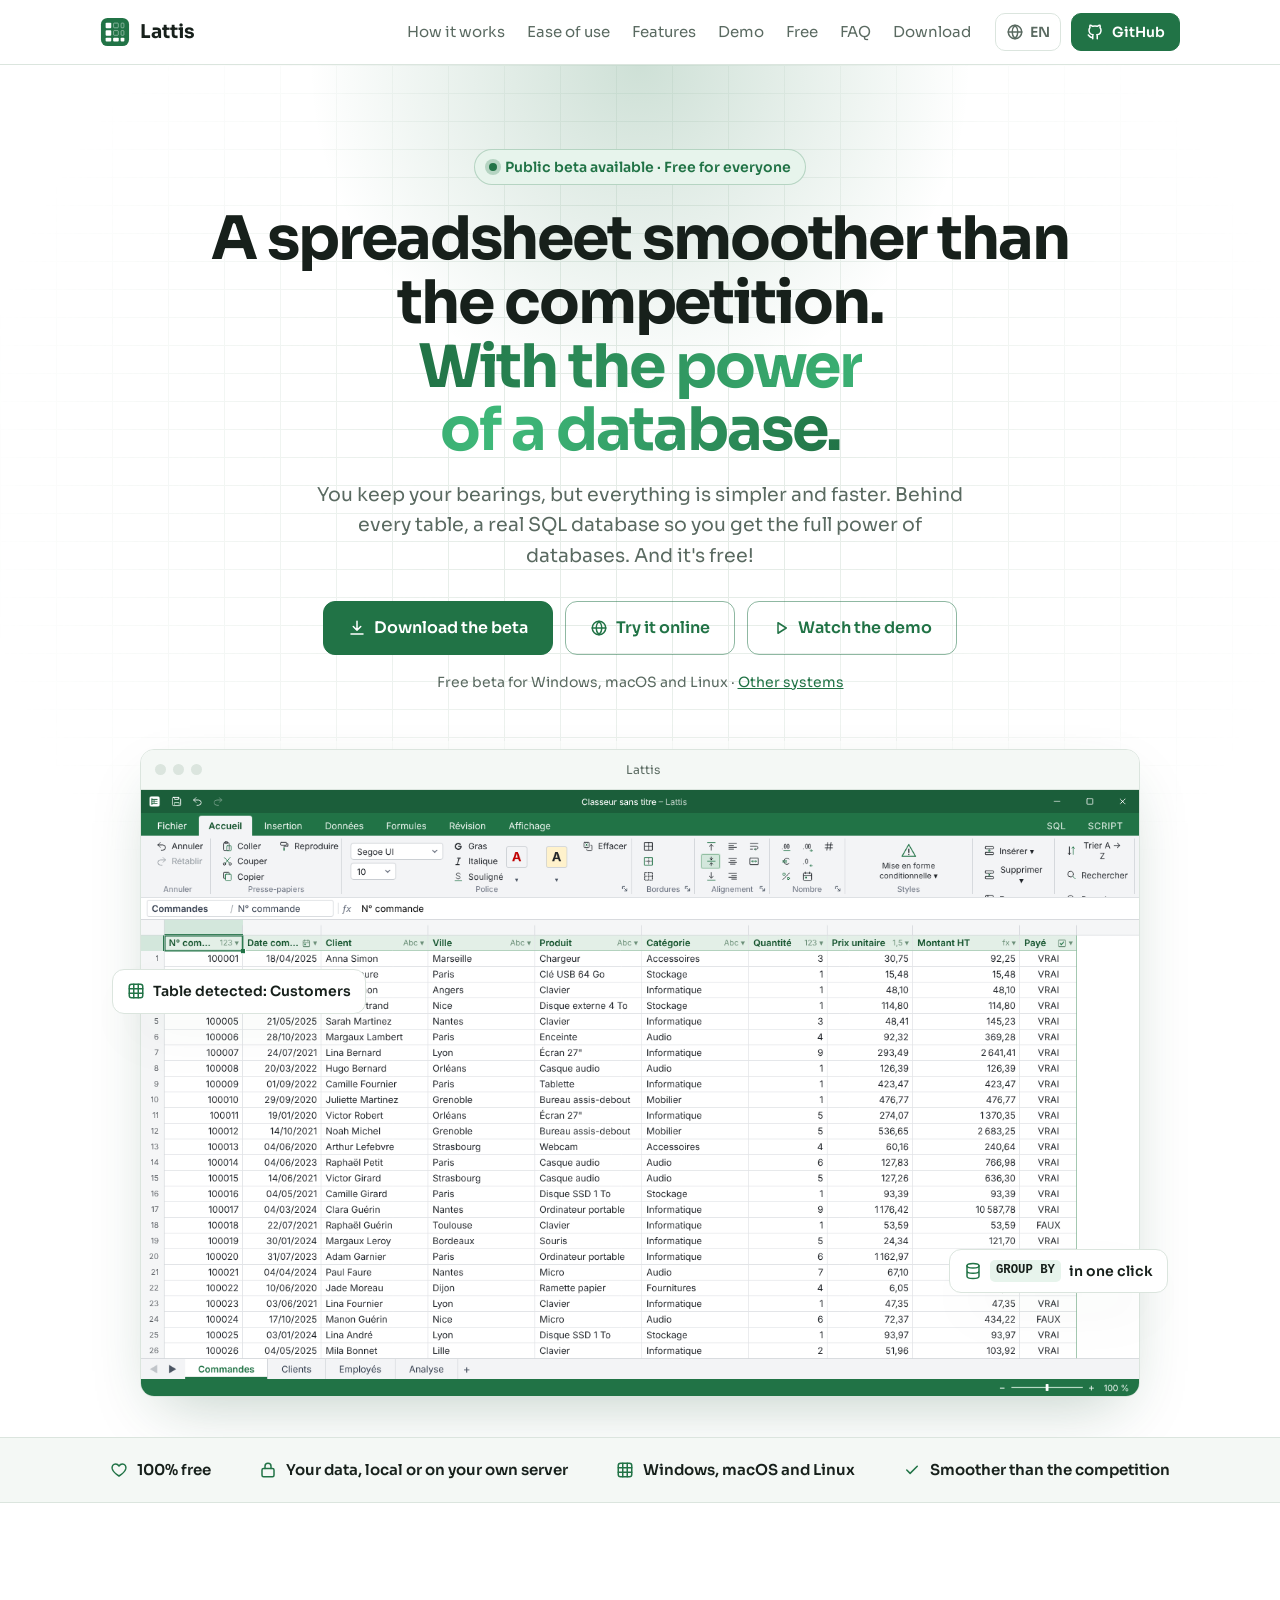
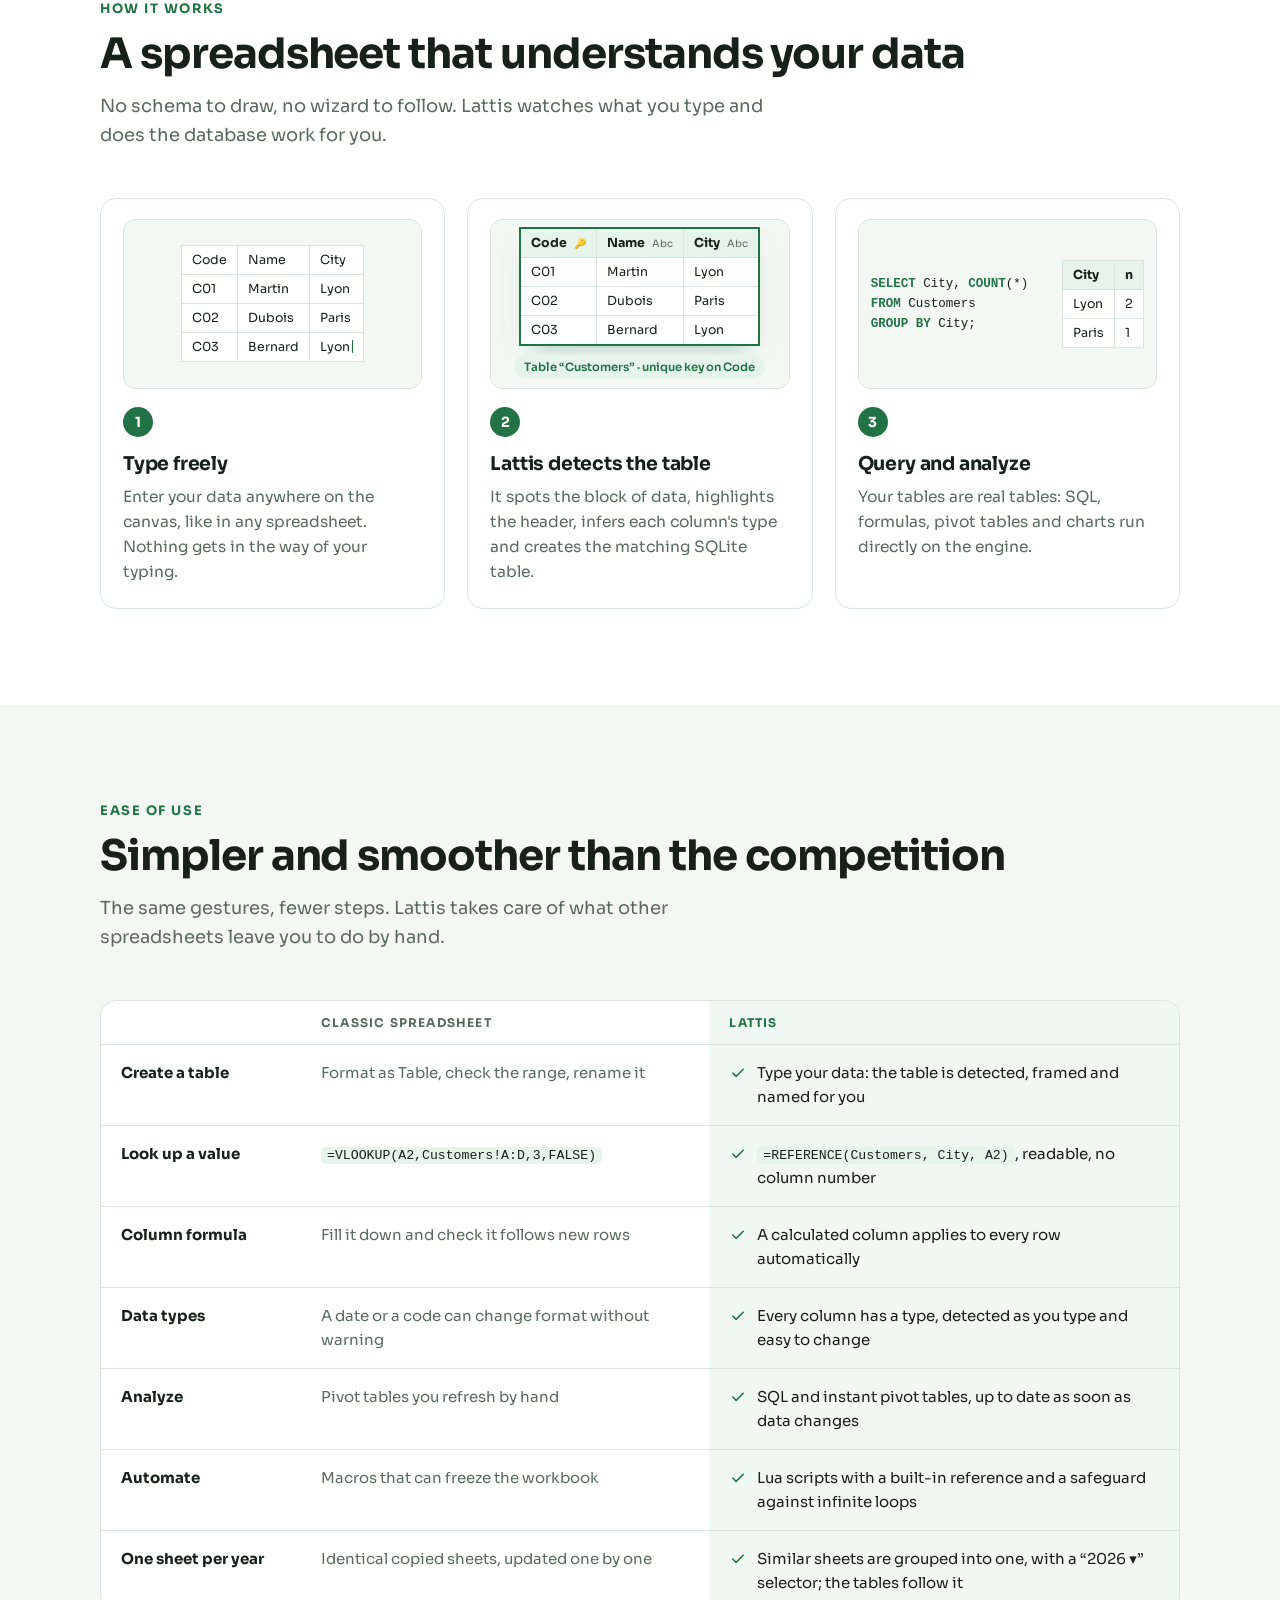
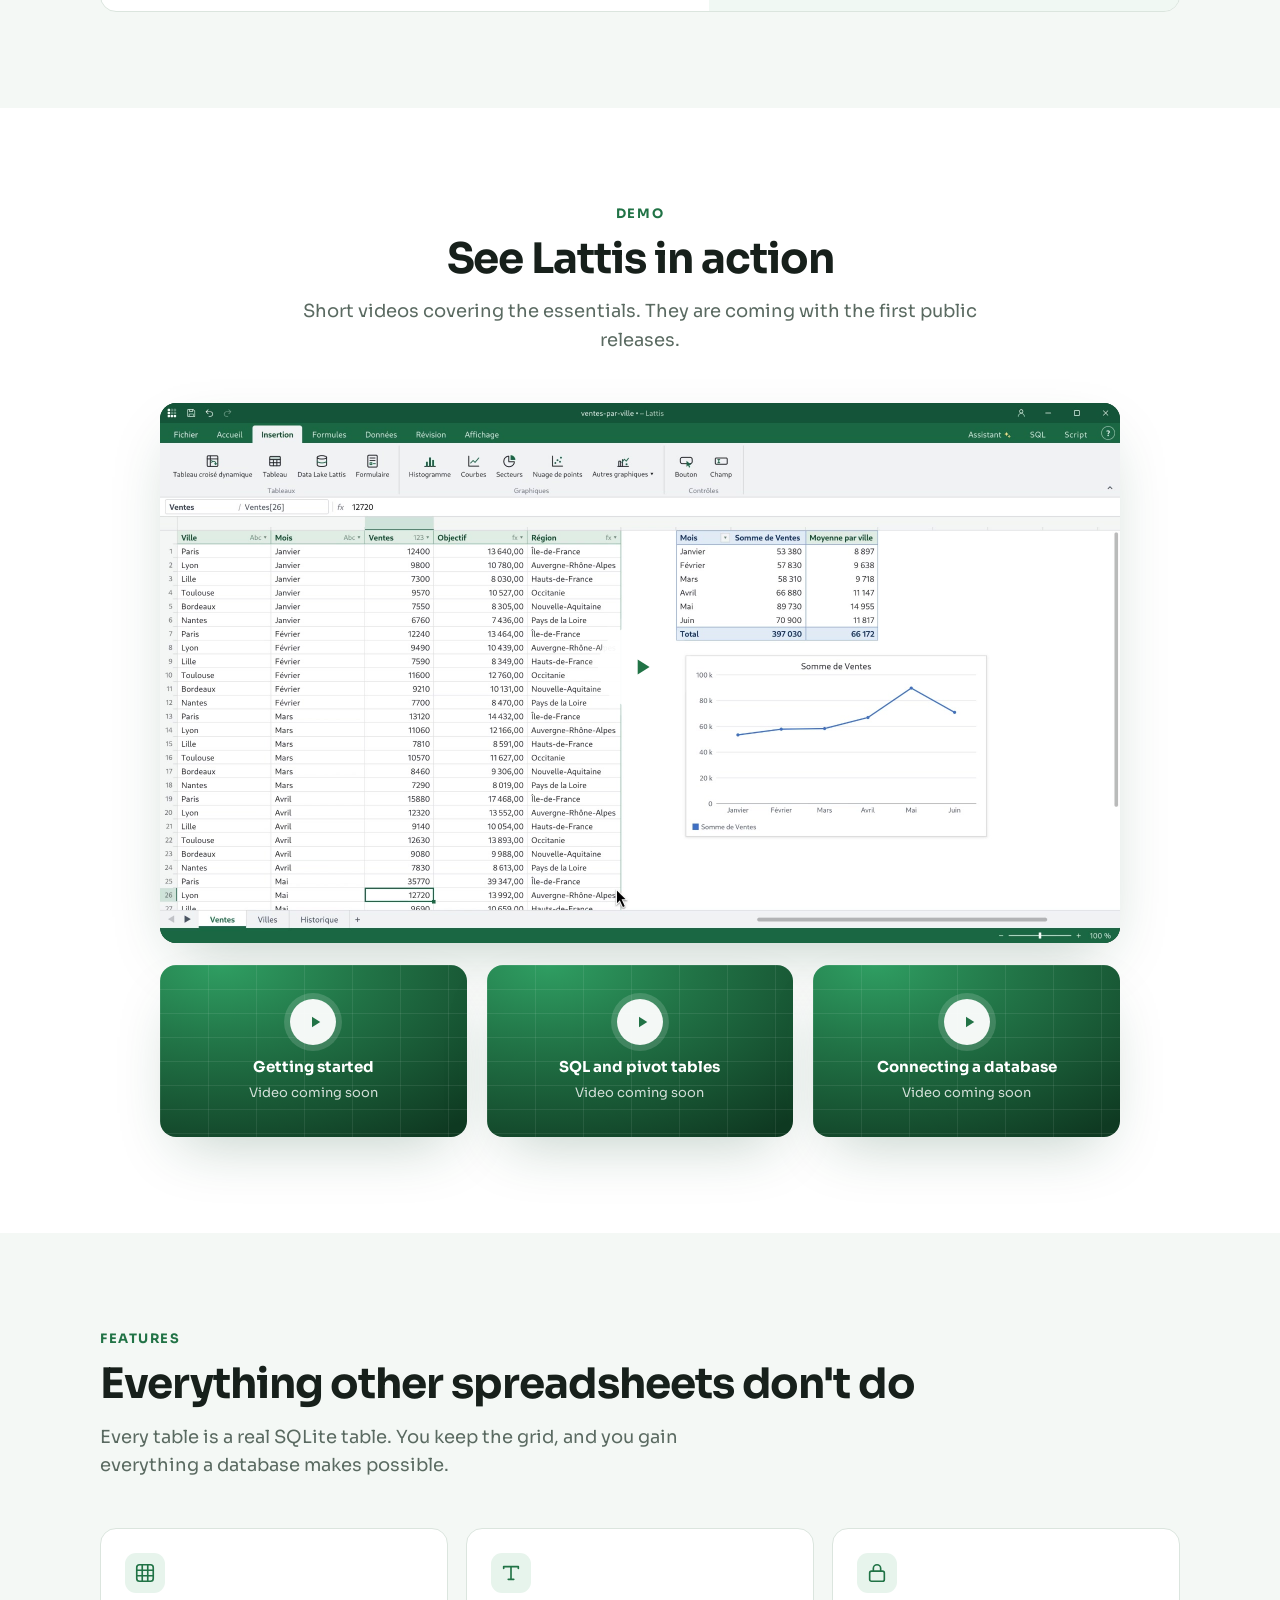
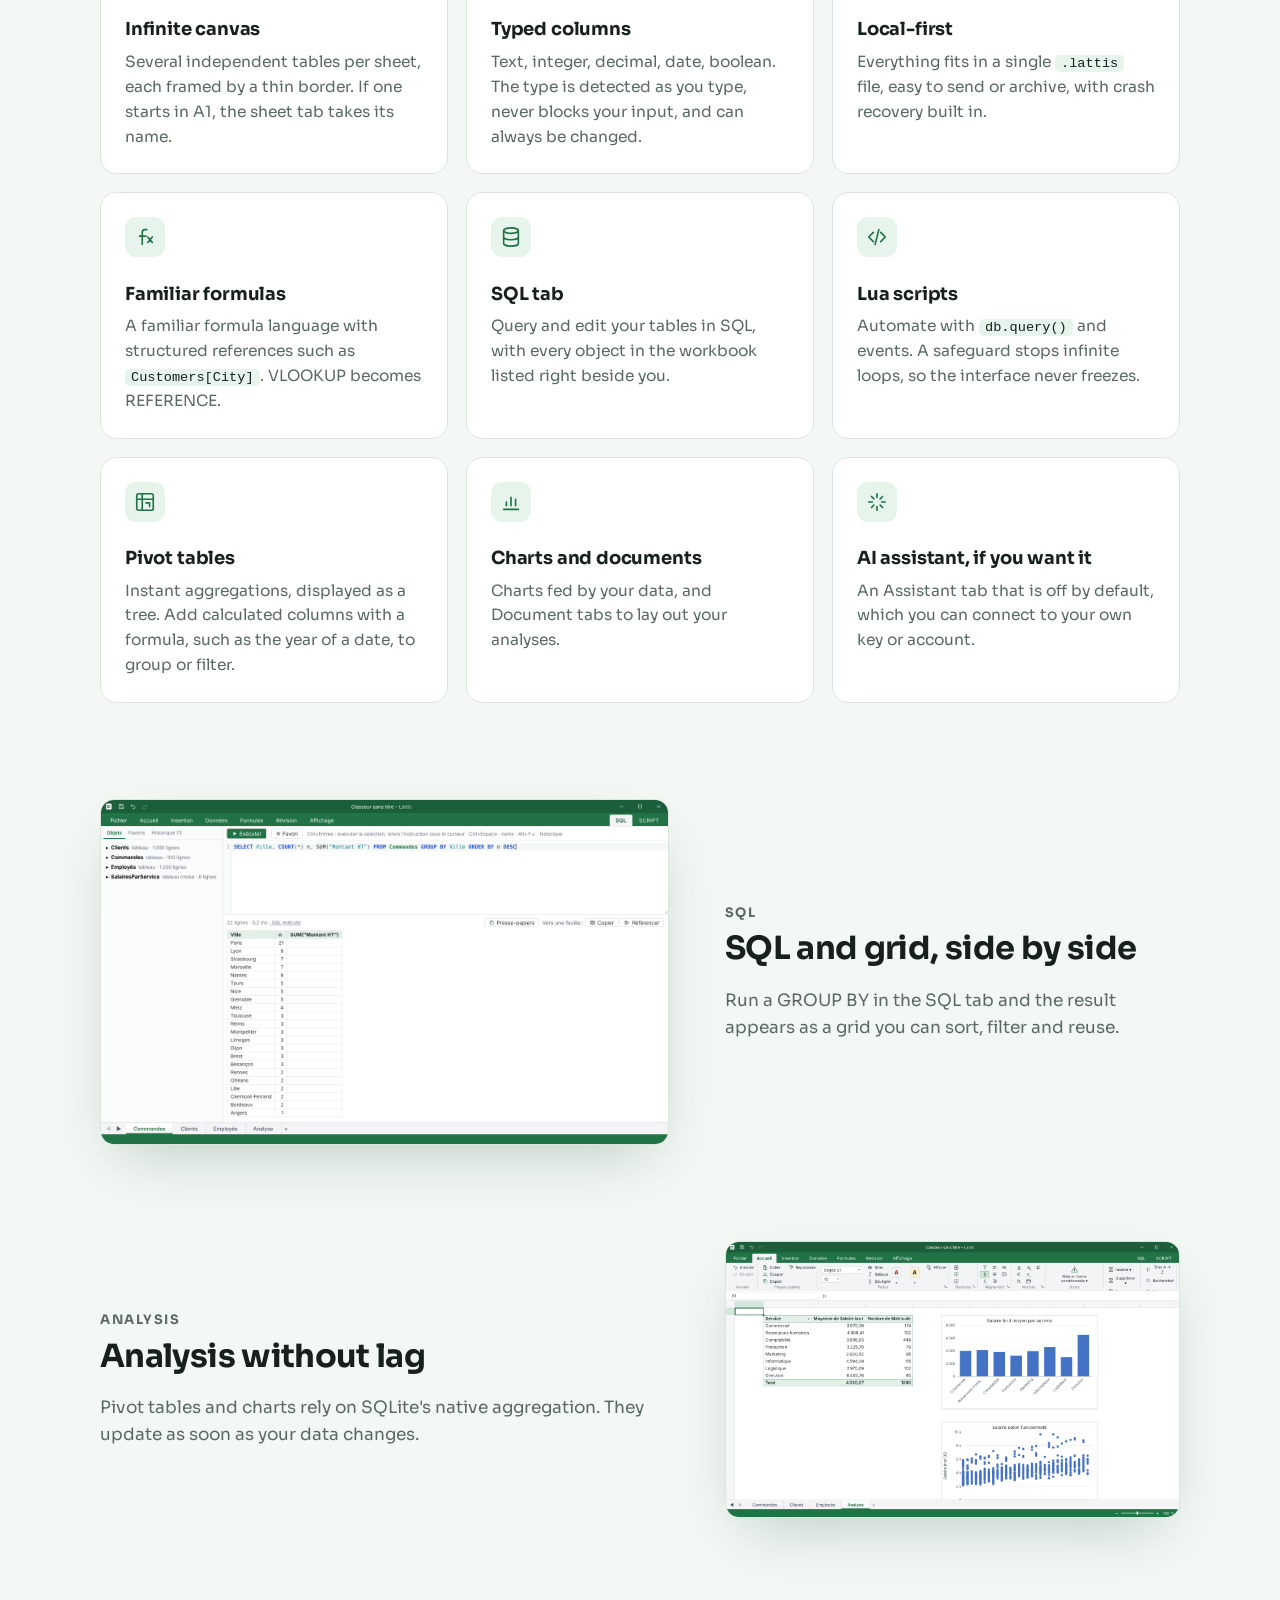
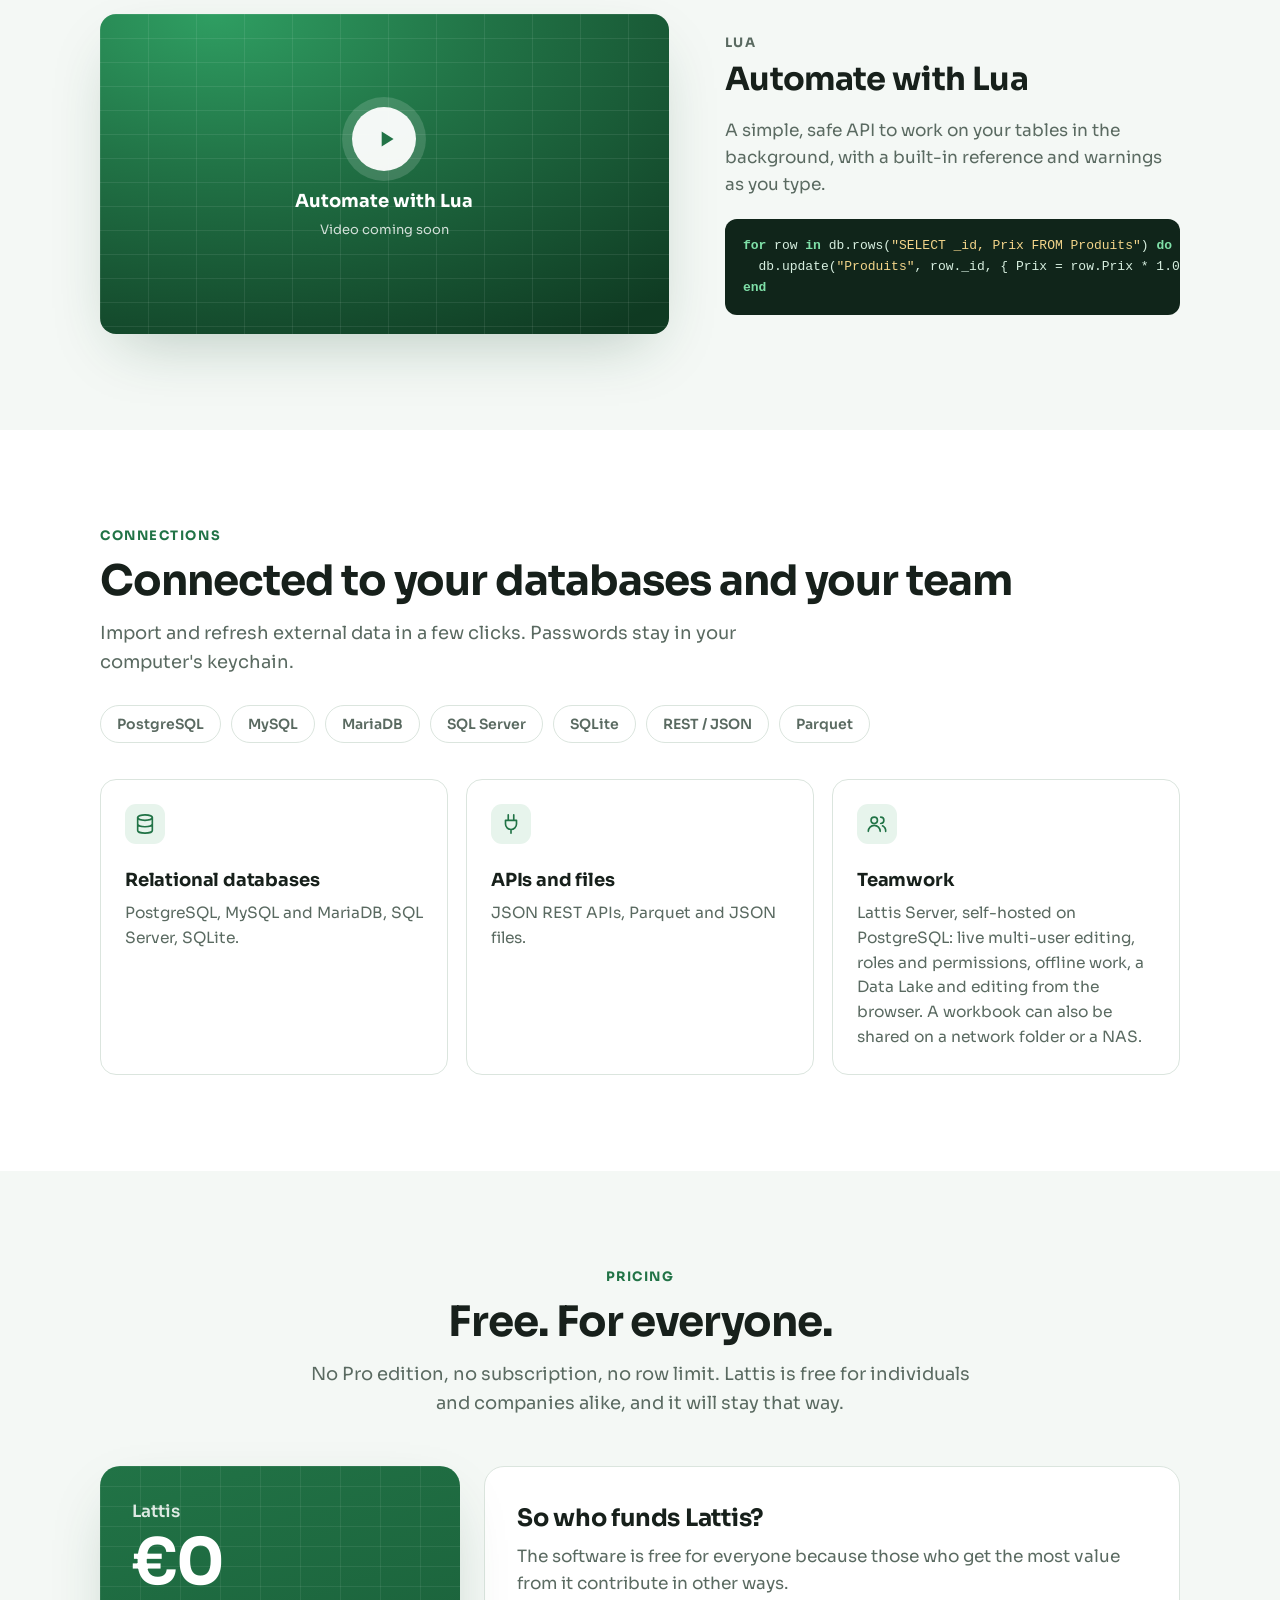
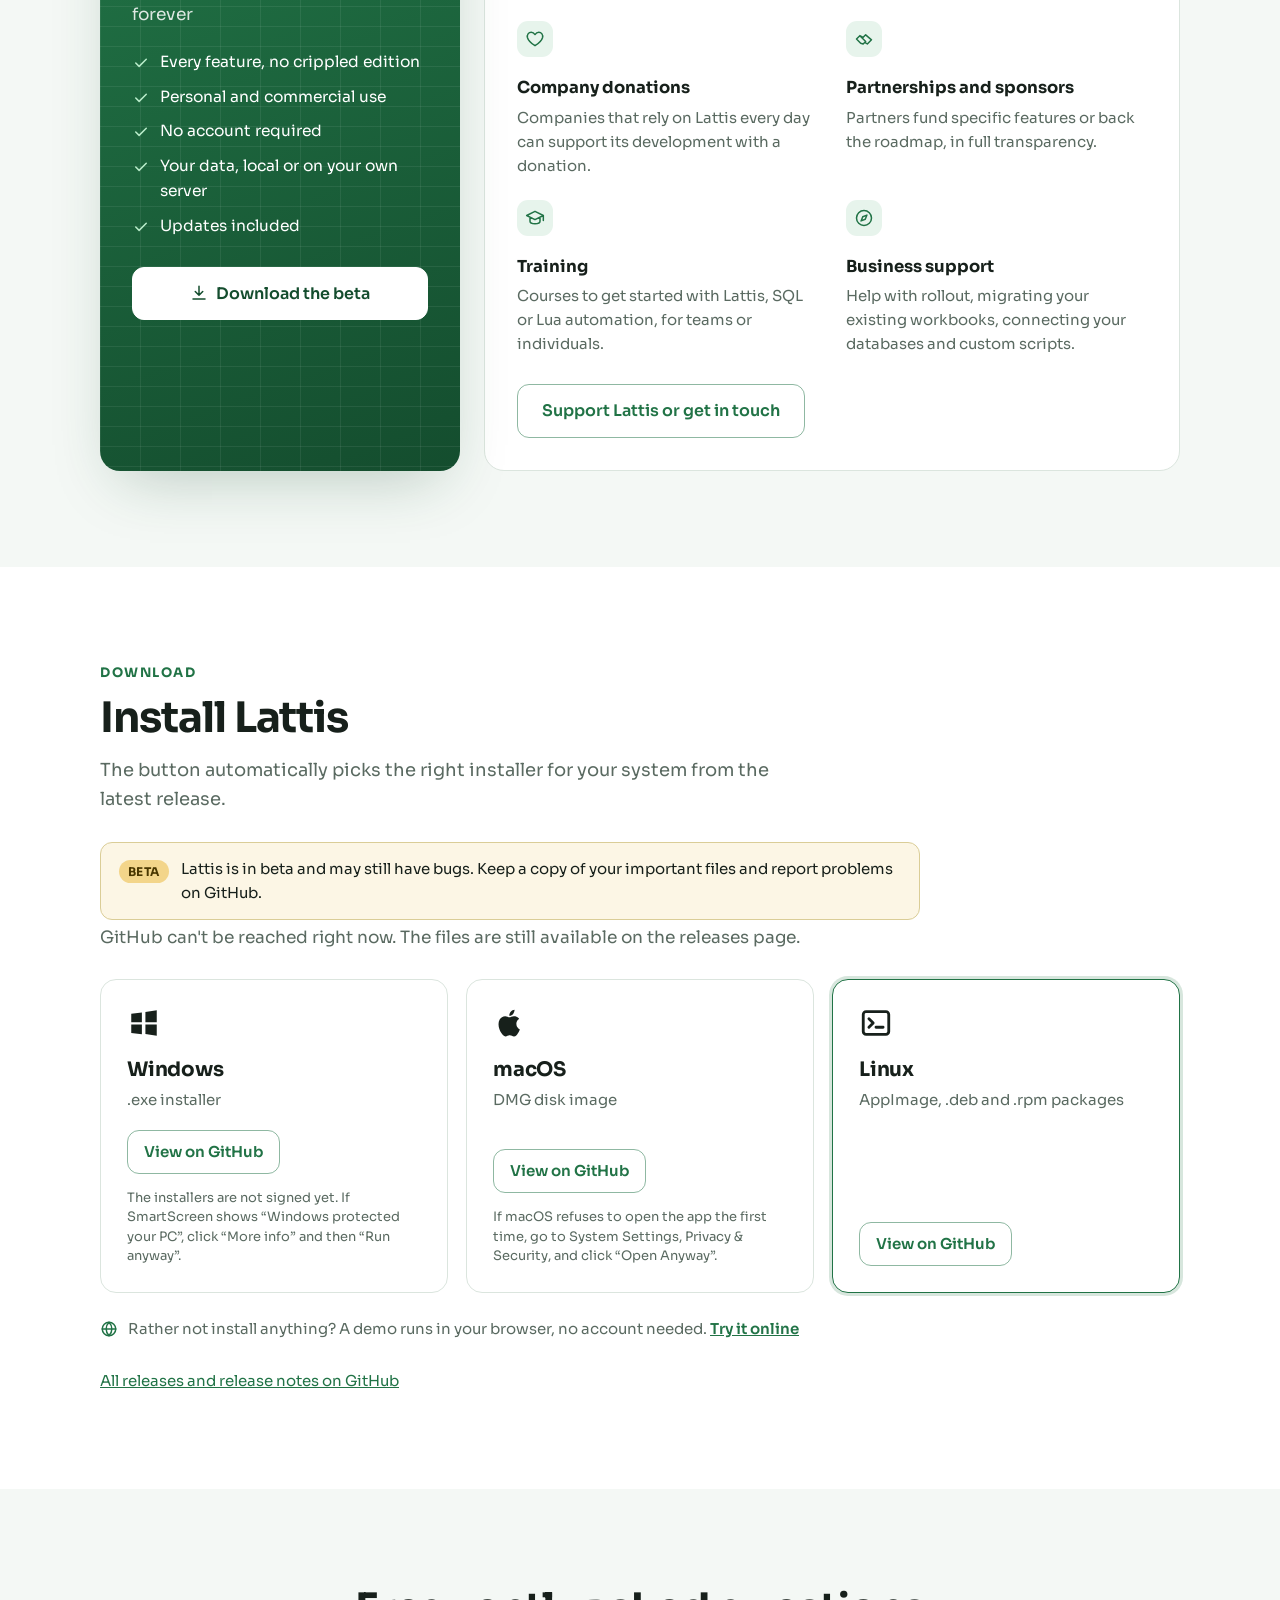
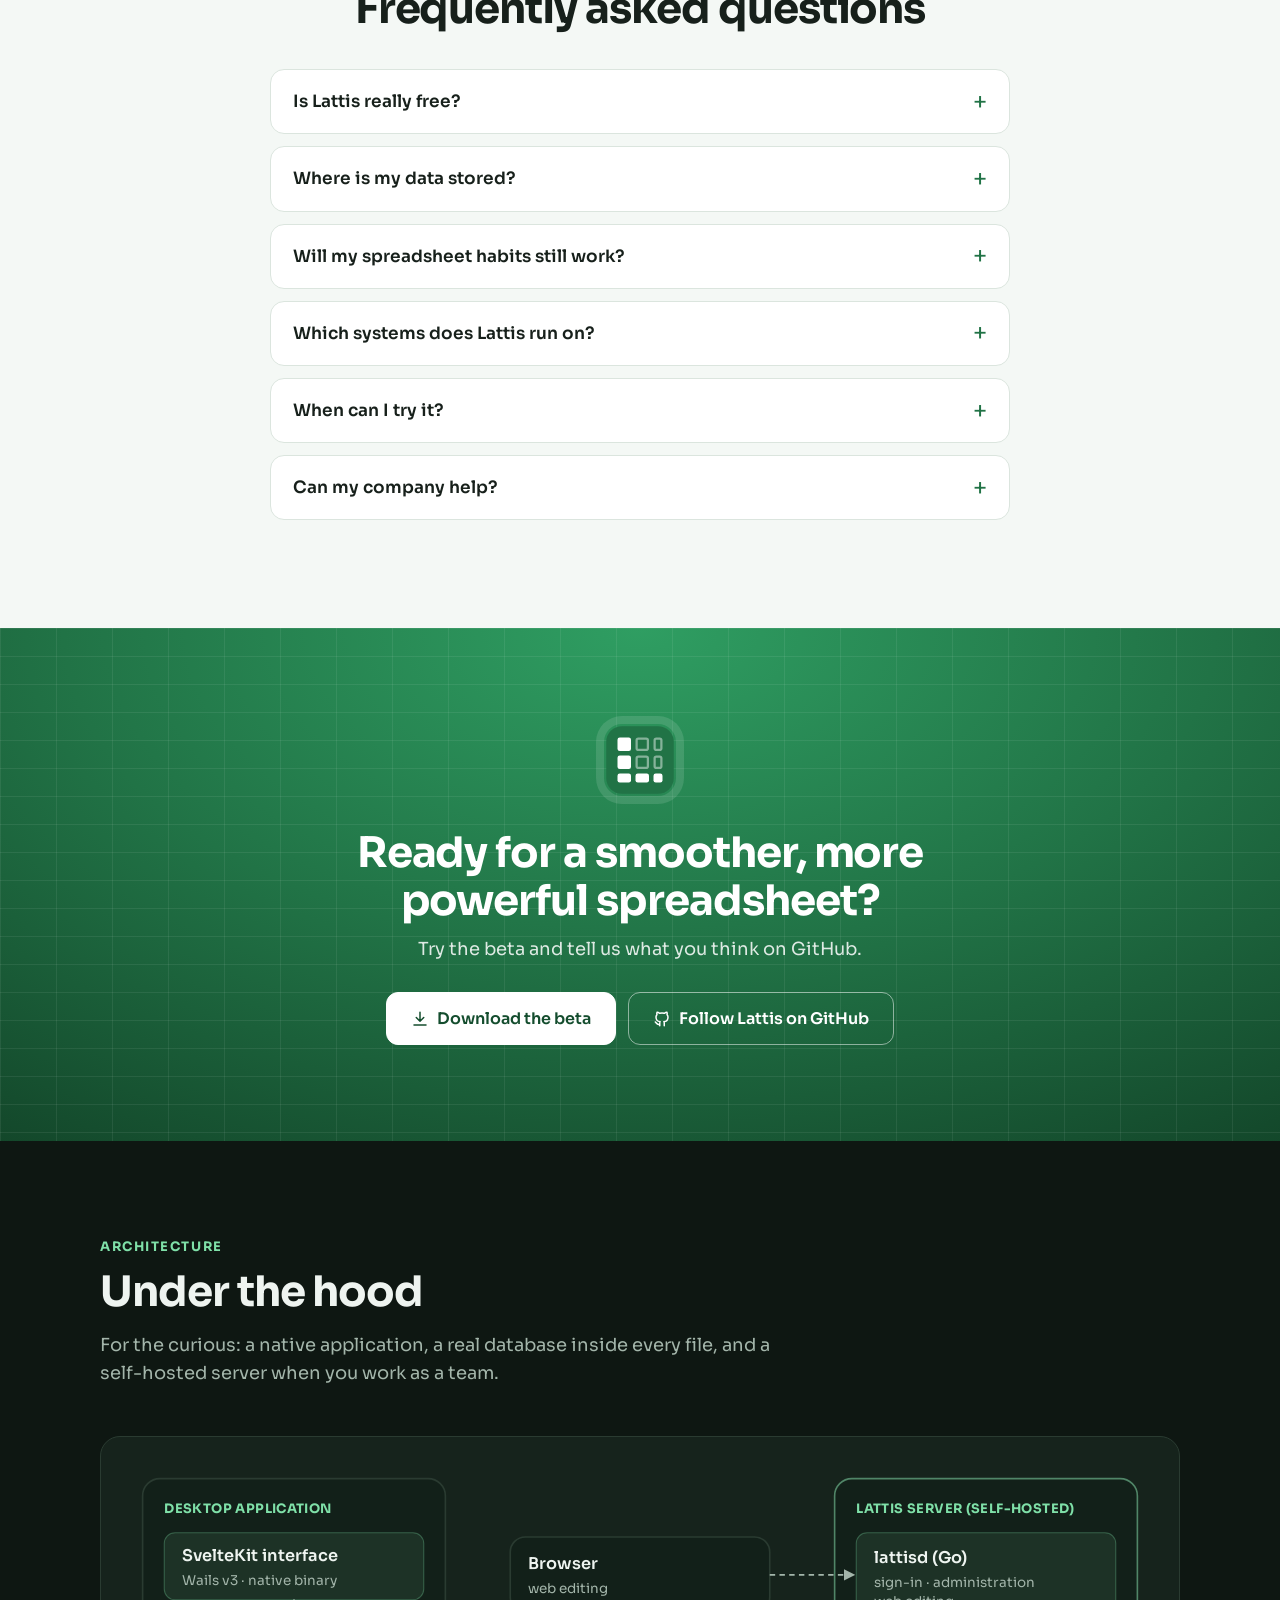
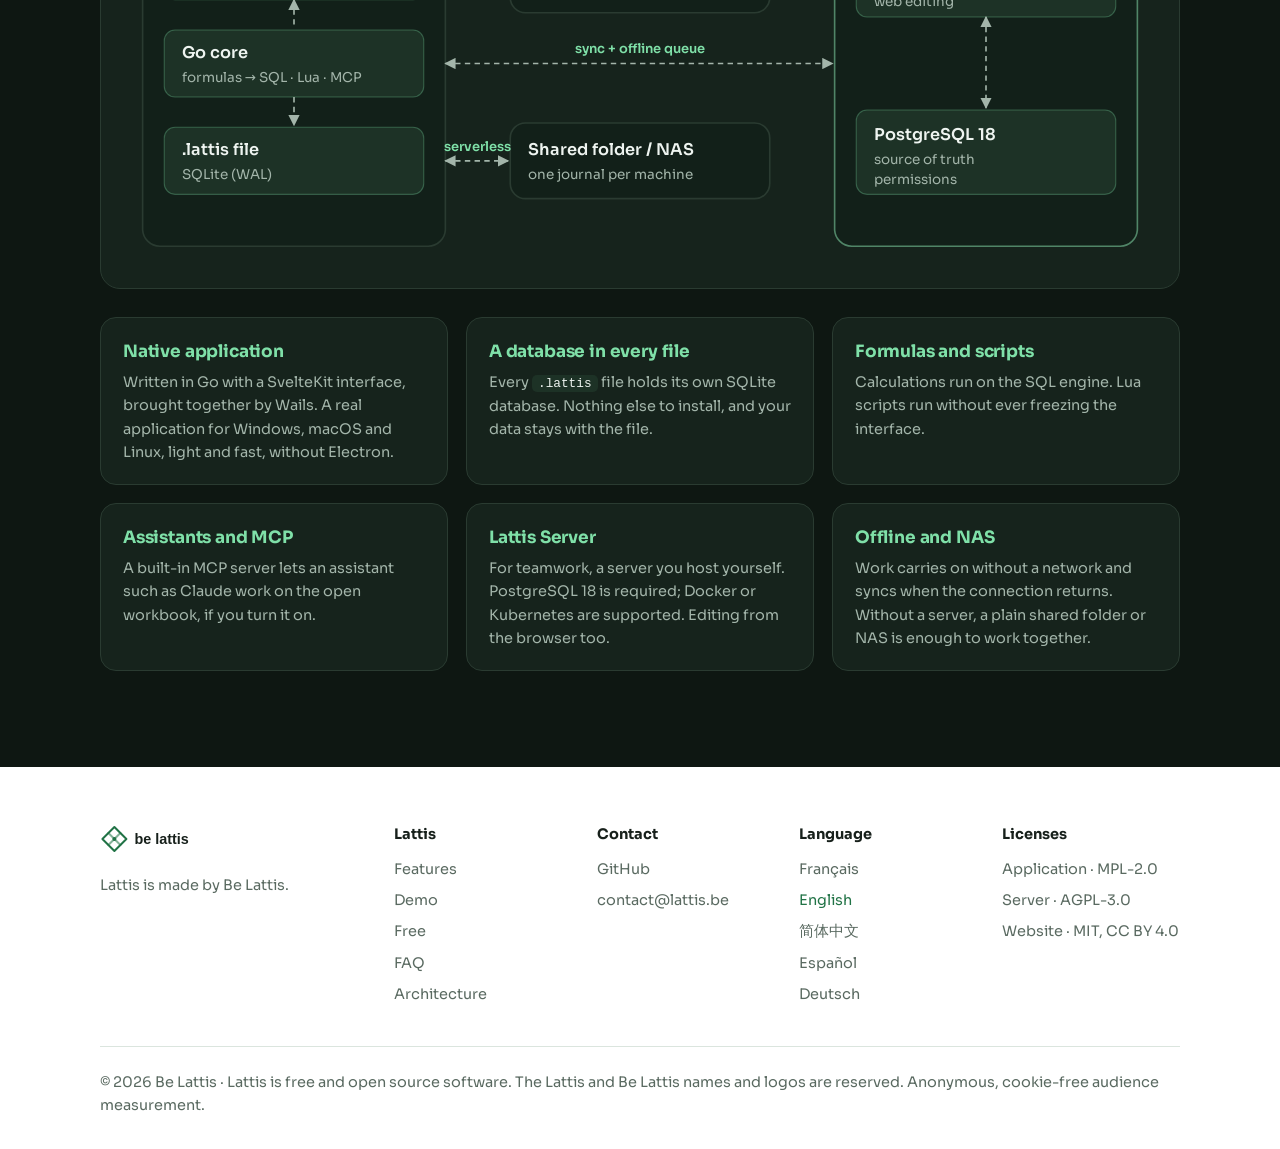
==== commit ffef85c8: "Lien vers la démo en ligne (main.lattis.be/demo) dans l'accroche et la section Télécharger Co-Author" ====
--- a/index.html
+++ b/index.html
@@ -73,6 +73,7 @@
 <p class="sub">Vous gardez vos repères mais tout est plus simple et plus rapide. Derrière chaque tableau, une vraie base SQL pour profiter de la puissance des BDD. Mais gratuit !</p>
 <div class="ctas">
 <a class="btn" id="dl-hero" href="#telecharger"><svg class="ico"><use href="#i-down"/></svg><span>Télécharger la bêta</span></a>
+<a class="btn ghost" href="https://main.lattis.be/demo/"><svg class="ico"><use href="#i-globe"/></svg>Essayer en ligne</a>
 <a class="btn ghost" href="#demo"><svg class="ico"><use href="#i-play"/></svg>Voir la démo</a>
 </div>
 <p class="dlnote" id="dl-note">Bêta gratuite pour Windows, macOS et Linux · <a href="#telecharger">Autres systèmes</a></p>
@@ -245,6 +246,7 @@
 <div class="os" data-os="mac"><svg class="osi"><use href="#i-apple"/></svg><h3>macOS</h3><p>Image disque DMG</p><div class="files" data-ext="dmg,pkg"></div><p class="hint">Si macOS refuse d'ouvrir l'application la première fois, allez dans Réglages Système, Confidentialité et sécurité, puis cliquez sur « Ouvrir quand même ».</p></div>
 <div class="os" data-os="linux"><svg class="osi"><use href="#i-linux"/></svg><h3>Linux</h3><p>AppImage, paquets .deb et .rpm</p><div class="files" data-ext="AppImage,deb,rpm"></div></div>
 </div>
+<p class="tryline"><svg class="ico"><use href="#i-globe"/></svg><span>Pas envie d'installer ? Une démo tourne dans votre navigateur, sans compte. <a href="https://main.lattis.be/demo/">Essayer en ligne</a></span></p>
 <p class="allrel"><a href="https://github.com/Be-Lattis/lattis-app/releases">Toutes les versions et notes de version sur GitHub</a><a id="dl-sums" hidden>Sommes de contrôle SHA-256</a></p>
 </div></section>
 
--- a/style.css
+++ b/style.css
@@ -343,3 +343,6 @@
 .video.yt .ytbtn,.video.yt iframe{position:absolute;inset:0;width:100%;height:100%;border:0;display:flex;align-items:center;justify-content:center}
 .video.yt img{position:absolute;inset:0;width:100%;height:100%;object-fit:cover}
 .video.yt .play{position:relative;z-index:1}
+.tryline{display:flex;gap:10px;align-items:flex-start;margin:24px 0 0;font-size:15px;color:var(--mut)}
+.tryline .ico{color:var(--accent);margin-top:3px}
+.tryline a{font-weight:600}
